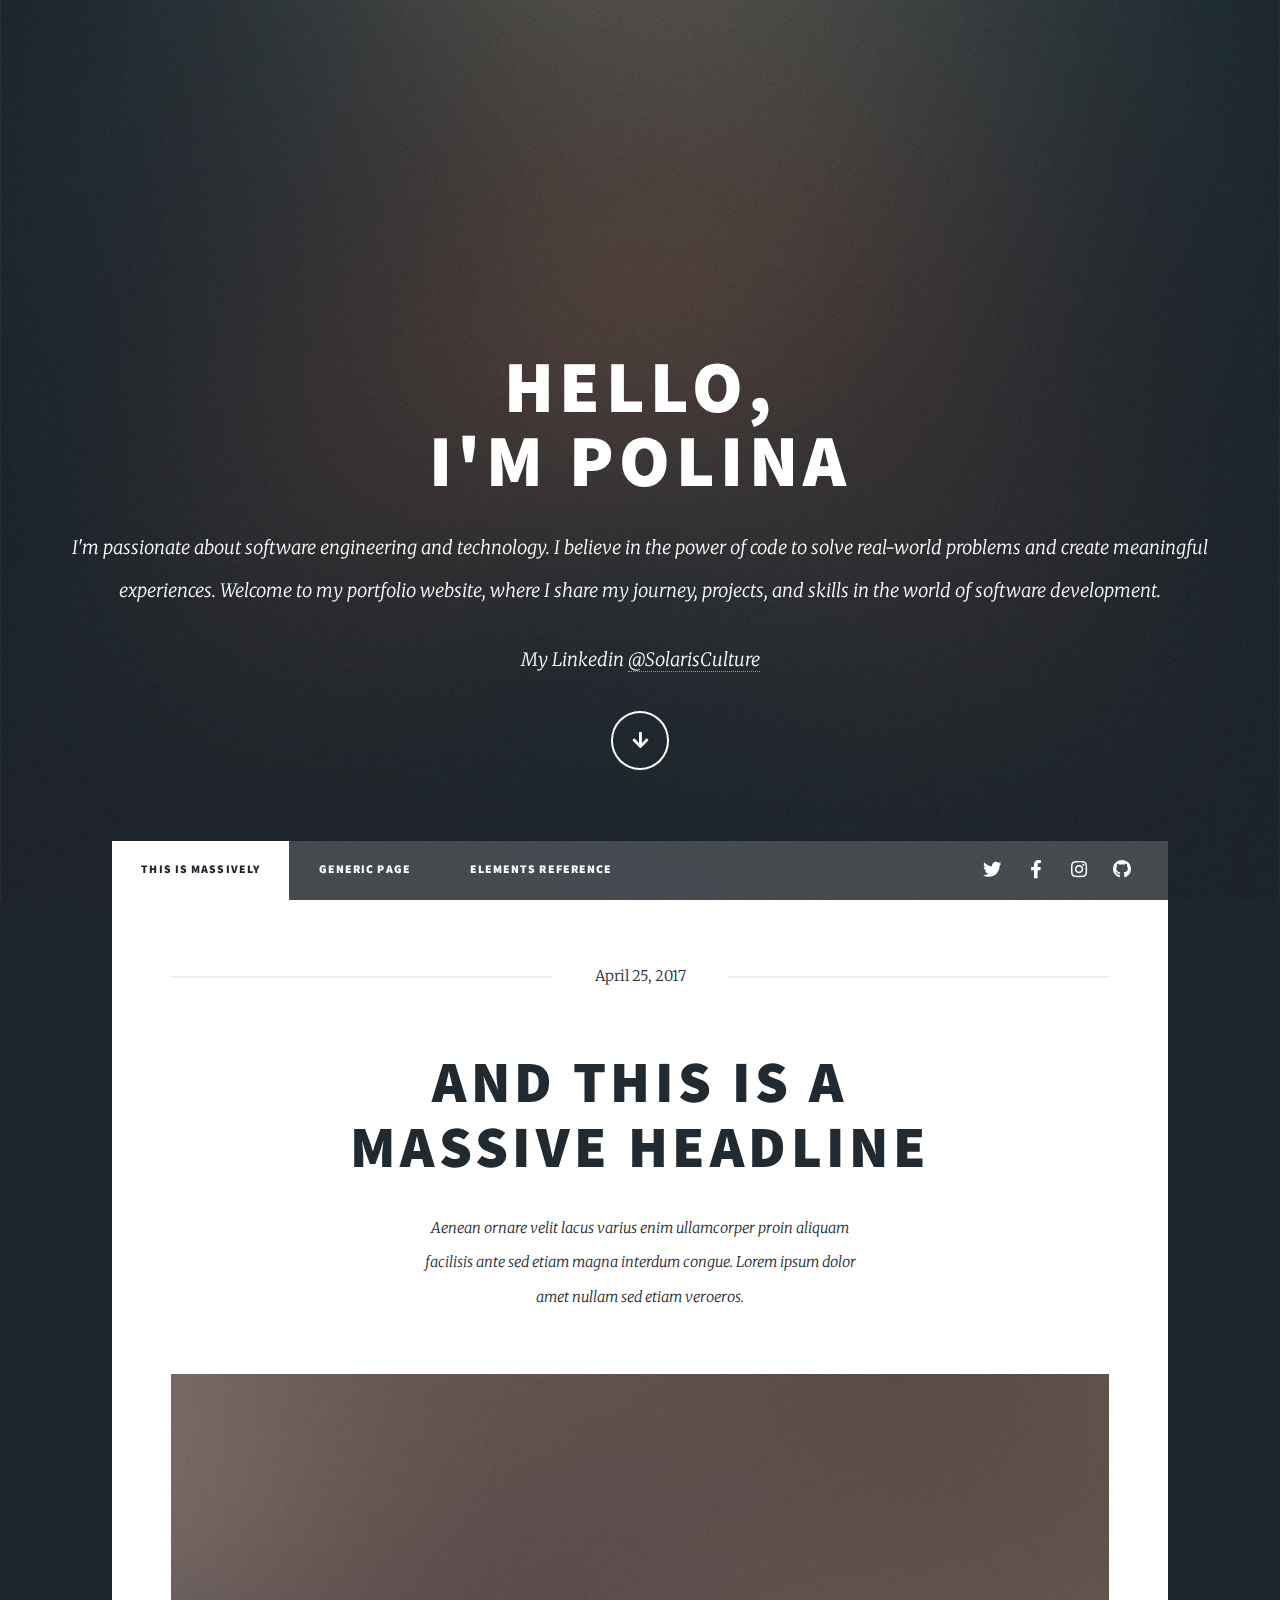
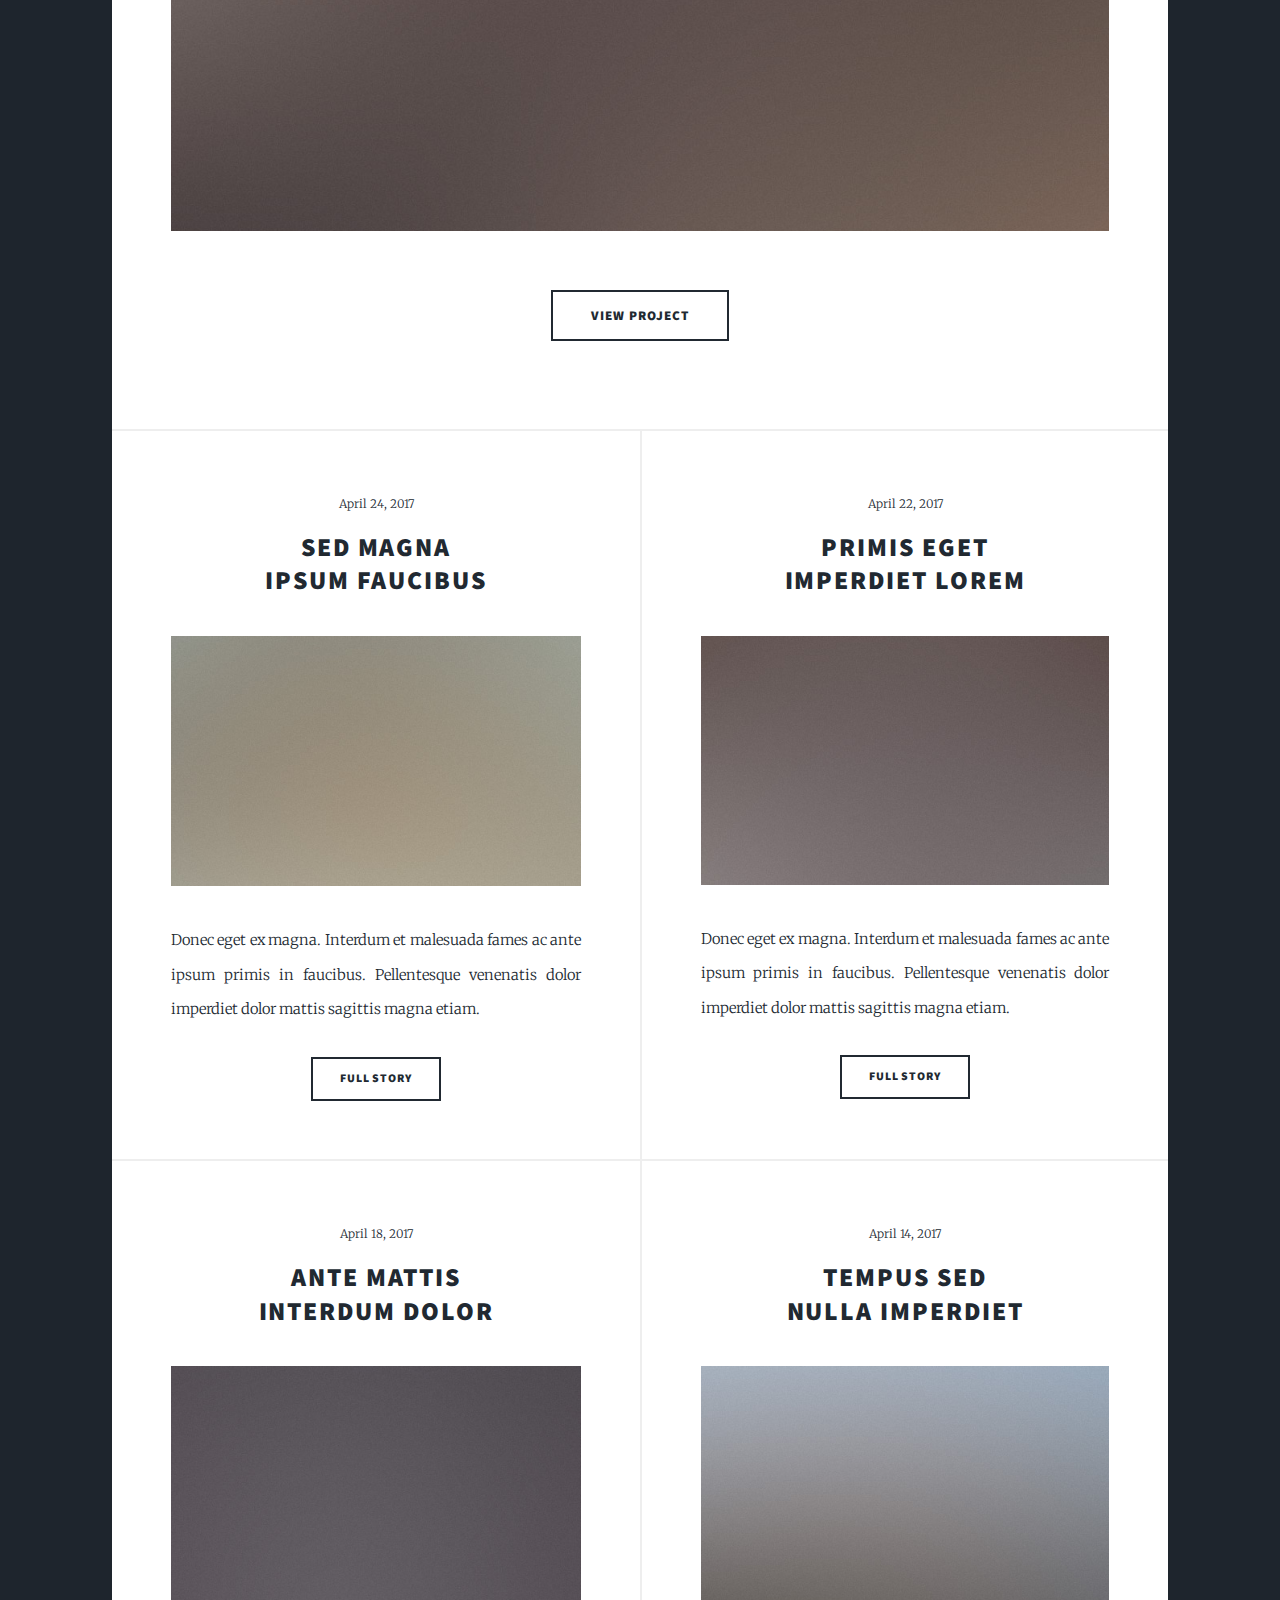
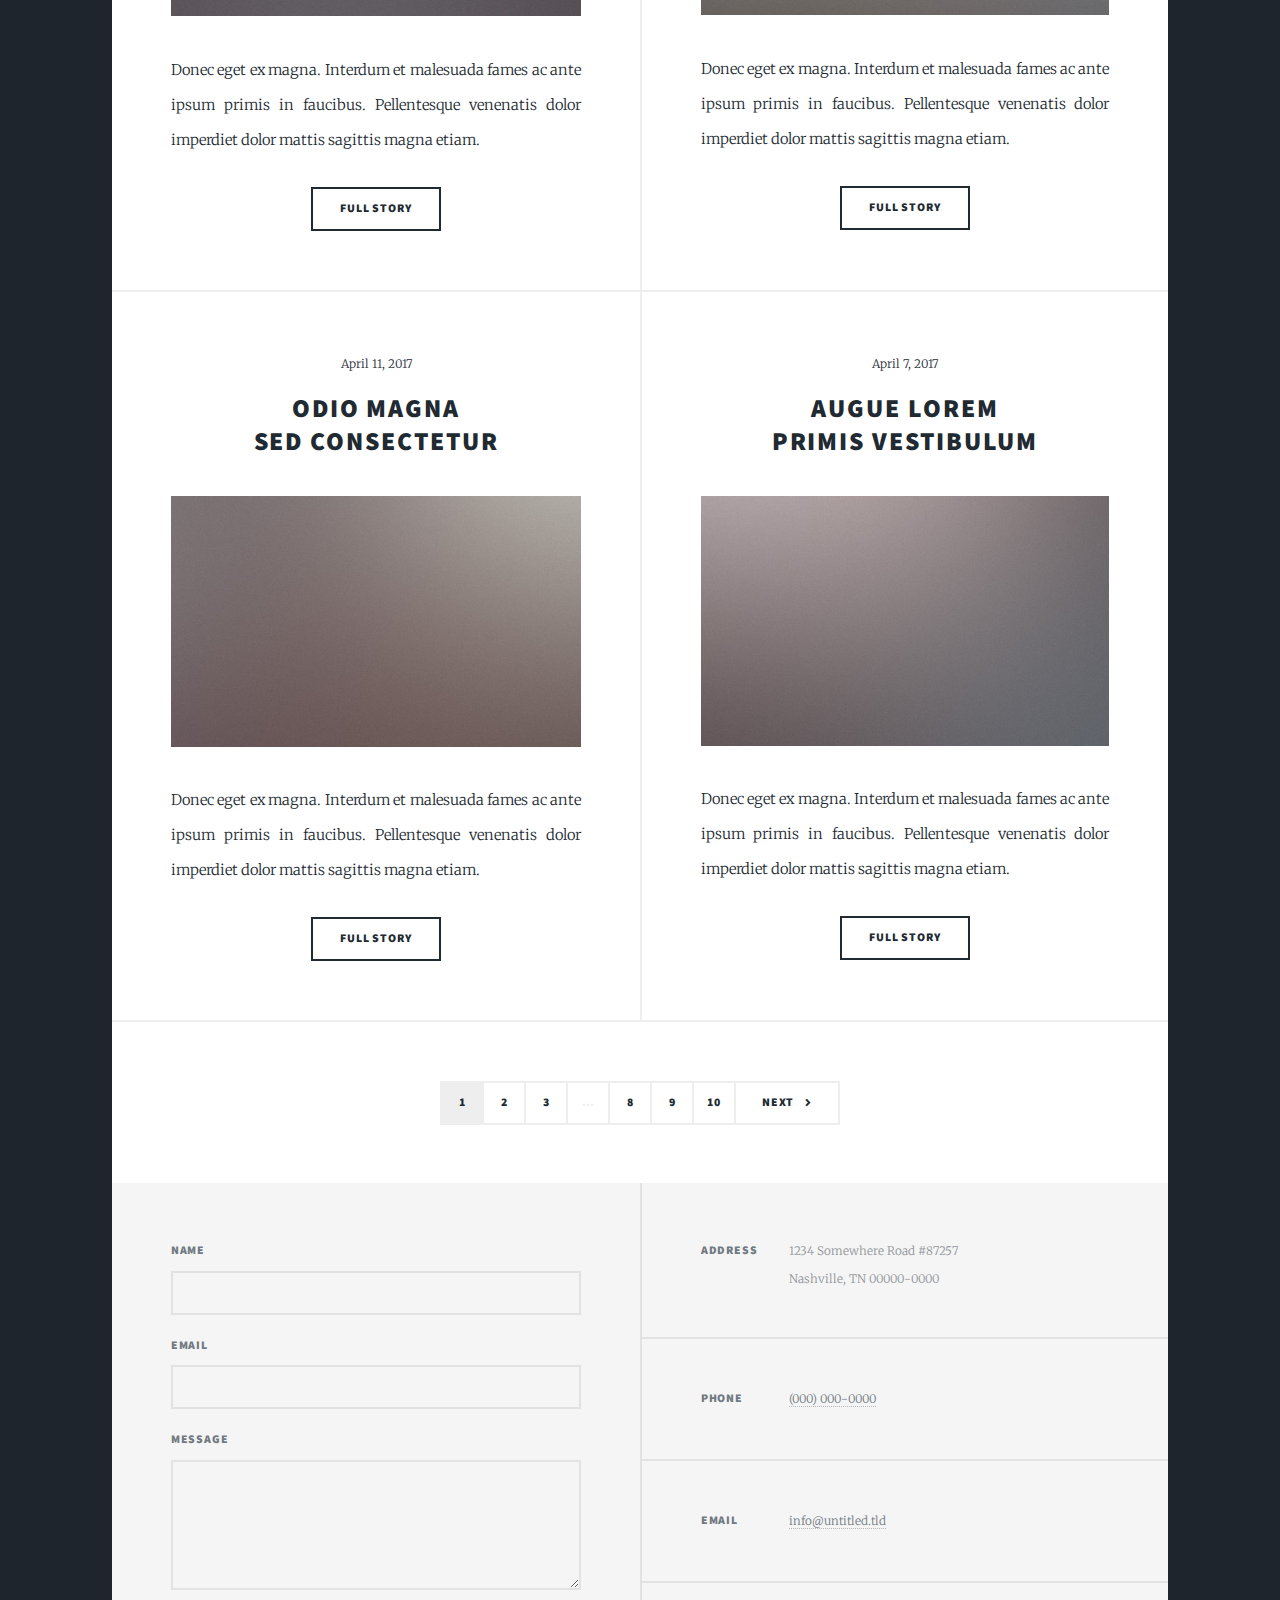
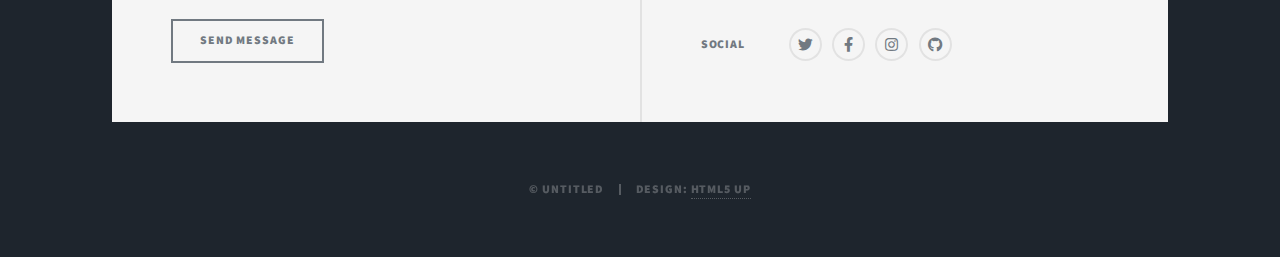
==== index.html @ 39eef1b1 "Add files via upload" ====
<!DOCTYPE HTML>
<!--
	Massively by HTML5 UP
	html5up.net | @ajlkn
	Free for personal and commercial use under the CCA 3.0 license (html5up.net/license)
-->
<html>
	<head>
		<title>Polina Portfolio</title>
		<meta charset="utf-8" />
		<meta name="viewport" content="width=device-width, initial-scale=1, user-scalable=no" />
		<link rel="stylesheet" href="assets/css/main.css" />
		<noscript><link rel="stylesheet" href="assets/css/noscript.css" /></noscript>
	</head>
	<body class="is-preload">

		<!-- Wrapper -->
			<div id="wrapper" class="fade-in">

				<!-- Intro -->
					<div id="intro">
						<h1>Hello,<br />I'm Polina</h1>
						<p> I'm passionate about software engineering and technology. I believe in the power of code to solve real-world problems and create meaningful experiences. Welcome to my portfolio website, where I share my journey, projects, and skills in the world of software development.</p>
						<p>My Linkedin <a href="https://www.linkedin.com/in/polina-karanxha-3a9aa4256/">@SolarisCulture</a> </p>
						<ul class="actions">
							<li><a href="#header" class="button icon solid solo fa-arrow-down scrolly">Continue</a></li>
						</ul>
					</div>

				<!-- Header -->
					<header id="header">
						<a href="index.html" class="logo">Massively</a>
					</header>

				<!-- Nav -->
					<nav id="nav">
						<ul class="links">
							<li class="active"><a href="index.html">This is Massively</a></li>
							<li><a href="generic.html">Generic Page</a></li>
							<li><a href="elements.html">Elements Reference</a></li>
						</ul>
						<ul class="icons">
							<li><a href="#" class="icon brands fa-twitter"><span class="label">Twitter</span></a></li>
							<li><a href="#" class="icon brands fa-facebook-f"><span class="label">Facebook</span></a></li>
							<li><a href="#" class="icon brands fa-instagram"><span class="label">Instagram</span></a></li>
							<li><a href="#" class="icon brands fa-github"><span class="label">GitHub</span></a></li>
						</ul>
					</nav>

				<!-- Main -->
					<div id="main">

						<!-- Featured Post -->
							<article class="post featured">
								<header class="major">
									<span class="date">April 25, 2017</span>
									<h2><a href="#">And this is a<br />
									massive headline</a></h2>
									<p>Aenean ornare velit lacus varius enim ullamcorper proin aliquam<br />
									facilisis ante sed etiam magna interdum congue. Lorem ipsum dolor<br />
									amet nullam sed etiam veroeros.</p>
								</header>
								<a href="#" class="image main"><img src="images/pic01.jpg" alt="" /></a>
								<ul class="actions special">
									<li><a href="#" class="button large">View Project</a></li>
								</ul>
							</article>

						<!-- Posts -->
							<section class="posts">
								<article>
									<header>
										<span class="date">April 24, 2017</span>
										<h2><a href="#">Sed magna<br />
										ipsum faucibus</a></h2>
									</header>
									<a href="#" class="image fit"><img src="images/pic02.jpg" alt="" /></a>
									<p>Donec eget ex magna. Interdum et malesuada fames ac ante ipsum primis in faucibus. Pellentesque venenatis dolor imperdiet dolor mattis sagittis magna etiam.</p>
									<ul class="actions special">
										<li><a href="#" class="button">Full Story</a></li>
									</ul>
								</article>
								<article>
									<header>
										<span class="date">April 22, 2017</span>
										<h2><a href="#">Primis eget<br />
										imperdiet lorem</a></h2>
									</header>
									<a href="#" class="image fit"><img src="images/pic03.jpg" alt="" /></a>
									<p>Donec eget ex magna. Interdum et malesuada fames ac ante ipsum primis in faucibus. Pellentesque venenatis dolor imperdiet dolor mattis sagittis magna etiam.</p>
									<ul class="actions special">
										<li><a href="#" class="button">Full Story</a></li>
									</ul>
								</article>
								<article>
									<header>
										<span class="date">April 18, 2017</span>
										<h2><a href="#">Ante mattis<br />
										interdum dolor</a></h2>
									</header>
									<a href="#" class="image fit"><img src="images/pic04.jpg" alt="" /></a>
									<p>Donec eget ex magna. Interdum et malesuada fames ac ante ipsum primis in faucibus. Pellentesque venenatis dolor imperdiet dolor mattis sagittis magna etiam.</p>
									<ul class="actions special">
										<li><a href="#" class="button">Full Story</a></li>
									</ul>
								</article>
								<article>
									<header>
										<span class="date">April 14, 2017</span>
										<h2><a href="#">Tempus sed<br />
										nulla imperdiet</a></h2>
									</header>
									<a href="#" class="image fit"><img src="images/pic05.jpg" alt="" /></a>
									<p>Donec eget ex magna. Interdum et malesuada fames ac ante ipsum primis in faucibus. Pellentesque venenatis dolor imperdiet dolor mattis sagittis magna etiam.</p>
									<ul class="actions special">
										<li><a href="#" class="button">Full Story</a></li>
									</ul>
								</article>
								<article>
									<header>
										<span class="date">April 11, 2017</span>
										<h2><a href="#">Odio magna<br />
										sed consectetur</a></h2>
									</header>
									<a href="#" class="image fit"><img src="images/pic06.jpg" alt="" /></a>
									<p>Donec eget ex magna. Interdum et malesuada fames ac ante ipsum primis in faucibus. Pellentesque venenatis dolor imperdiet dolor mattis sagittis magna etiam.</p>
									<ul class="actions special">
										<li><a href="#" class="button">Full Story</a></li>
									</ul>
								</article>
								<article>
									<header>
										<span class="date">April 7, 2017</span>
										<h2><a href="#">Augue lorem<br />
										primis vestibulum</a></h2>
									</header>
									<a href="#" class="image fit"><img src="images/pic07.jpg" alt="" /></a>
									<p>Donec eget ex magna. Interdum et malesuada fames ac ante ipsum primis in faucibus. Pellentesque venenatis dolor imperdiet dolor mattis sagittis magna etiam.</p>
									<ul class="actions special">
										<li><a href="#" class="button">Full Story</a></li>
									</ul>
								</article>
							</section>

						<!-- Footer -->
							<footer>
								<div class="pagination">
									<!--<a href="#" class="previous">Prev</a>-->
									<a href="#" class="page active">1</a>
									<a href="#" class="page">2</a>
									<a href="#" class="page">3</a>
									<span class="extra">&hellip;</span>
									<a href="#" class="page">8</a>
									<a href="#" class="page">9</a>
									<a href="#" class="page">10</a>
									<a href="#" class="next">Next</a>
								</div>
							</footer>

					</div>

				<!-- Footer -->
					<footer id="footer">
						<section>
							<form method="post" action="#">
								<div class="fields">
									<div class="field">
										<label for="name">Name</label>
										<input type="text" name="name" id="name" />
									</div>
									<div class="field">
										<label for="email">Email</label>
										<input type="text" name="email" id="email" />
									</div>
									<div class="field">
										<label for="message">Message</label>
										<textarea name="message" id="message" rows="3"></textarea>
									</div>
								</div>
								<ul class="actions">
									<li><input type="submit" value="Send Message" /></li>
								</ul>
							</form>
						</section>
						<section class="split contact">
							<section class="alt">
								<h3>Address</h3>
								<p>1234 Somewhere Road #87257<br />
								Nashville, TN 00000-0000</p>
							</section>
							<section>
								<h3>Phone</h3>
								<p><a href="#">(000) 000-0000</a></p>
							</section>
							<section>
								<h3>Email</h3>
								<p><a href="#">info@untitled.tld</a></p>
							</section>
							<section>
								<h3>Social</h3>
								<ul class="icons alt">
									<li><a href="#" class="icon brands alt fa-twitter"><span class="label">Twitter</span></a></li>
									<li><a href="#" class="icon brands alt fa-facebook-f"><span class="label">Facebook</span></a></li>
									<li><a href="#" class="icon brands alt fa-instagram"><span class="label">Instagram</span></a></li>
									<li><a href="#" class="icon brands alt fa-github"><span class="label">GitHub</span></a></li>
								</ul>
							</section>
						</section>
					</footer>

				<!-- Copyright -->
					<div id="copyright">
						<ul><li>&copy; Untitled</li><li>Design: <a href="https://html5up.net">HTML5 UP</a></li></ul>
					</div>

			</div>

		<!-- Scripts -->
			<script src="assets/js/jquery.min.js"></script>
			<script src="assets/js/jquery.scrollex.min.js"></script>
			<script src="assets/js/jquery.scrolly.min.js"></script>
			<script src="assets/js/browser.min.js"></script>
			<script src="assets/js/breakpoints.min.js"></script>
			<script src="assets/js/util.js"></script>
			<script src="assets/js/main.js"></script>

	</body>
</html>
---- assets/css/main.css ----
@import url(fontawesome-all.min.css);
@import url("https://fonts.googleapis.com/css?family=Merriweather:300,700,300italic,700italic|Source+Sans+Pro:900");

/*
	Massively by HTML5 UP
	html5up.net | @ajlkn
	Free for personal and commercial use under the CCA 3.0 license (html5up.net/license)
*/

html, body, div, span, applet, object,
iframe, h1, h2, h3, h4, h5, h6, p, blockquote,
pre, a, abbr, acronym, address, big, cite,
code, del, dfn, em, img, ins, kbd, q, s, samp,
small, strike, strong, sub, sup, tt, var, b,
u, i, center, dl, dt, dd, ol, ul, li, fieldset,
form, label, legend, table, caption, tbody,
tfoot, thead, tr, th, td, article, aside,
canvas, details, embed, figure, figcaption,
footer, header, hgroup, menu, nav, output, ruby,
section, summary, time, mark, audio, video {
	margin: 0;
	padding: 0;
	border: 0;
	font-size: 100%;
	font: inherit;
	vertical-align: baseline;}

article, aside, details, figcaption, figure,
footer, header, hgroup, menu, nav, section {
	display: block;}

body {
	line-height: 1;
}

ol, ul {
	list-style: none;
}

blockquote, q {
	quotes: none;
}

	blockquote:before, blockquote:after, q:before, q:after {
		content: '';
		content: none;
	}

table {
	border-collapse: collapse;
	border-spacing: 0;
}

body {
	-webkit-text-size-adjust: none;
}

mark {
	background-color: transparent;
	color: inherit;
}

input::-moz-focus-inner {
	border: 0;
	padding: 0;
}

input, select, textarea {
	-moz-appearance: none;
	-webkit-appearance: none;
	-ms-appearance: none;
	appearance: none;
}

/* Basic */

	@-ms-viewport {
		width: device-width;
	}

	body {
		-ms-overflow-style: scrollbar;
	}

	@media screen and (max-width: 480px) {

		html, body {
			min-width: 320px;
		}

	}

	html {
		box-sizing: border-box;
	}

	*, *:before, *:after {
		box-sizing: inherit;
	}

	body {
		background-color: #1e252d;
	}

		body.is-preload *, body.is-preload *:before, body.is-preload *:after {
			-moz-animation: none !important;
			-webkit-animation: none !important;
			-ms-animation: none !important;
			animation: none !important;
			-moz-transition: none !important;
			-webkit-transition: none !important;
			-ms-transition: none !important;
			transition: none !important;
		}

/* Type */

	html {
		font-size: 16pt;
	}

		@media screen and (max-width: 1680px) {

			html {
				font-size: 12pt;
			}

		}

		@media screen and (max-width: 1280px) {

			html {
				font-size: 11pt;
			}

		}

		@media screen and (max-width: 360px) {

			html {
				font-size: 10pt;
			}

		}

	body {
		color: #212931;
	}

	body, input, select, textarea {
		font-family: "Merriweather", Georgia, serif;
		font-weight: 300;
		font-size: 1rem;
		line-height: 2.375;
	}

	a {
		-moz-transition: color 0.2s ease-in-out, background-color 0.2s ease-in-out, border-color 0.2s ease-in-out, box-shadow 0.2s ease-in-out;
		-webkit-transition: color 0.2s ease-in-out, background-color 0.2s ease-in-out, border-color 0.2s ease-in-out, box-shadow 0.2s ease-in-out;
		-ms-transition: color 0.2s ease-in-out, background-color 0.2s ease-in-out, border-color 0.2s ease-in-out, box-shadow 0.2s ease-in-out;
		transition: color 0.2s ease-in-out, background-color 0.2s ease-in-out, border-color 0.2s ease-in-out, box-shadow 0.2s ease-in-out;
		border-bottom: dotted 1px;
		text-decoration: none;
	}

		a:hover {
			border-bottom-color: transparent;
		}

	strong, b {
		font-weight: 600;
	}

	em, i {
		font-style: italic;
	}

	p {
		text-align: justify;
		margin: 0 0 2rem 0;
	}

	h1, h2, h3, h4, h5, h6 {
		font-family: "Source Sans Pro", Helvetica, sans-serif;
		font-weight: 900;
		line-height: 1.5;
		letter-spacing: 0.075em;
		text-transform: uppercase;
		margin: 0 0 1rem 0;
	}

		h1 a, h2 a, h3 a, h4 a, h5 a, h6 a {
			border-bottom: 0;
			color: inherit;
			text-decoration: none;
		}

	h1 {
		font-size: 4rem;
		line-height: 1.1;
		margin: 0 0 2rem 0;
	}

	h2 {
		font-size: 1.75rem;
		line-height: 1.3;
		margin: 0 0 1.5rem 0;
	}

	h3 {
		font-size: 1.25rem;
		margin: 0 0 1.5rem 0;
	}

	h4 {
		font-size: 1rem;
	}

	h5 {
		font-size: 0.9rem;
	}

	h6 {
		font-size: 0.8rem;
	}

	sub {
		font-size: 0.8rem;
		position: relative;
		top: 0.5rem;
	}

	sup {
		font-size: 0.8rem;
		position: relative;
		top: -0.5rem;
	}

	blockquote {
		border-left: solid 4px;
		font-style: italic;
		margin: 0 0 2rem 0;
		padding: 0.5rem 0 0.5rem 2rem;
	}

	code {
		border: solid 2px;
		font-family: "Courier New", monospace;
		font-size: 0.9rem;
		margin: 0 0.25rem;
		padding: 0.25rem 0.65rem;
	}

	pre {
		-webkit-overflow-scrolling: touch;
		font-family: "Courier New", monospace;
		font-size: 0.9rem;
		margin: 0 0 2rem 0;
	}

		pre code {
			display: block;
			line-height: 1.75;
			padding: 1rem 1.5rem;
			overflow-x: auto;
		}

	hr {
		border: 0;
		border-bottom: solid 2px;
		margin: 3rem 0;
	}

		hr.major {
			margin: 5rem 0;
		}

	.align-left {
		text-align: left;
	}

	.align-center {
		text-align: center;
	}

	.align-right {
		text-align: right;
	}

	input, select, textarea {
		color: #212931;
	}

	a {
		color: #212931;
		border-bottom-color: rgba(33, 41, 49, 0.5);
	}

		a:hover {
			border-bottom-color: transparent;
			color: #18bfef !important;
		}

	strong, b {
		color: #212931;
	}

	h1, h2, h3, h4, h5, h6 {
		color: #212931;
	}

	blockquote {
		border-left-color: #eeeeee;
	}

	code {
		background: rgba(220, 220, 220, 0.25);
		border-color: #eeeeee;
	}

	hr {
		border-bottom-color: #eeeeee;
	}

/* Row */

	.row {
		display: flex;
		flex-wrap: wrap;
		box-sizing: border-box;
		align-items: stretch;
	}

		.row > * {
			box-sizing: border-box;
		}

		.row.gtr-uniform > * > :last-child {
			margin-bottom: 0;
		}

		.row.aln-left {
			justify-content: flex-start;
		}

		.row.aln-center {
			justify-content: center;
		}

		.row.aln-right {
			justify-content: flex-end;
		}

		.row.aln-top {
			align-items: flex-start;
		}

		.row.aln-middle {
			align-items: center;
		}

		.row.aln-bottom {
			align-items: flex-end;
		}

		.row > .imp {
			order: -1;
		}

		.row > .col-1 {
			width: 8.33333%;
		}

		.row > .off-1 {
			margin-left: 8.33333%;
		}

		.row > .col-2 {
			width: 16.66667%;
		}

		.row > .off-2 {
			margin-left: 16.66667%;
		}

		.row > .col-3 {
			width: 25%;
		}

		.row > .off-3 {
			margin-left: 25%;
		}

		.row > .col-4 {
			width: 33.33333%;
		}

		.row > .off-4 {
			margin-left: 33.33333%;
		}

		.row > .col-5 {
			width: 41.66667%;
		}

		.row > .off-5 {
			margin-left: 41.66667%;
		}

		.row > .col-6 {
			width: 50%;
		}

		.row > .off-6 {
			margin-left: 50%;
		}

		.row > .col-7 {
			width: 58.33333%;
		}

		.row > .off-7 {
			margin-left: 58.33333%;
		}

		.row > .col-8 {
			width: 66.66667%;
		}

		.row > .off-8 {
			margin-left: 66.66667%;
		}

		.row > .col-9 {
			width: 75%;
		}

		.row > .off-9 {
			margin-left: 75%;
		}

		.row > .col-10 {
			width: 83.33333%;
		}

		.row > .off-10 {
			margin-left: 83.33333%;
		}

		.row > .col-11 {
			width: 91.66667%;
		}

		.row > .off-11 {
			margin-left: 91.66667%;
		}

		.row > .col-12 {
			width: 100%;
		}

		.row > .off-12 {
			margin-left: 100%;
		}

		.row.gtr-0 {
			margin-top: 0;
			margin-left: 0rem;
		}

			.row.gtr-0 > * {
				padding: 0 0 0 0rem;
			}

			.row.gtr-0.gtr-uniform {
				margin-top: 0rem;
			}

				.row.gtr-0.gtr-uniform > * {
					padding-top: 0rem;
				}

		.row.gtr-25 {
			margin-top: 0;
			margin-left: -0.375rem;
		}

			.row.gtr-25 > * {
				padding: 0 0 0 0.375rem;
			}

			.row.gtr-25.gtr-uniform {
				margin-top: -0.375rem;
			}

				.row.gtr-25.gtr-uniform > * {
					padding-top: 0.375rem;
				}

		.row.gtr-50 {
			margin-top: 0;
			margin-left: -0.75rem;
		}

			.row.gtr-50 > * {
				padding: 0 0 0 0.75rem;
			}

			.row.gtr-50.gtr-uniform {
				margin-top: -0.75rem;
			}

				.row.gtr-50.gtr-uniform > * {
					padding-top: 0.75rem;
				}

		.row {
			margin-top: 0;
			margin-left: -1.5rem;
		}

			.row > * {
				padding: 0 0 0 1.5rem;
			}

			.row.gtr-uniform {
				margin-top: -1.5rem;
			}

				.row.gtr-uniform > * {
					padding-top: 1.5rem;
				}

		.row.gtr-150 {
			margin-top: 0;
			margin-left: -2.25rem;
		}

			.row.gtr-150 > * {
				padding: 0 0 0 2.25rem;
			}

			.row.gtr-150.gtr-uniform {
				margin-top: -2.25rem;
			}

				.row.gtr-150.gtr-uniform > * {
					padding-top: 2.25rem;
				}

		.row.gtr-200 {
			margin-top: 0;
			margin-left: -3rem;
		}

			.row.gtr-200 > * {
				padding: 0 0 0 3rem;
			}

			.row.gtr-200.gtr-uniform {
				margin-top: -3rem;
			}

				.row.gtr-200.gtr-uniform > * {
					padding-top: 3rem;
				}

		@media screen and (max-width: 1680px) {

			.row {
				display: flex;
				flex-wrap: wrap;
				box-sizing: border-box;
				align-items: stretch;
			}

				.row > * {
					box-sizing: border-box;
				}

				.row.gtr-uniform > * > :last-child {
					margin-bottom: 0;
				}

				.row.aln-left {
					justify-content: flex-start;
				}

				.row.aln-center {
					justify-content: center;
				}

				.row.aln-right {
					justify-content: flex-end;
				}

				.row.aln-top {
					align-items: flex-start;
				}

				.row.aln-middle {
					align-items: center;
				}

				.row.aln-bottom {
					align-items: flex-end;
				}

				.row > .imp-xlarge {
					order: -1;
				}

				.row > .col-1-xlarge {
					width: 8.33333%;
				}

				.row > .off-1-xlarge {
					margin-left: 8.33333%;
				}

				.row > .col-2-xlarge {
					width: 16.66667%;
				}

				.row > .off-2-xlarge {
					margin-left: 16.66667%;
				}

				.row > .col-3-xlarge {
					width: 25%;
				}

				.row > .off-3-xlarge {
					margin-left: 25%;
				}

				.row > .col-4-xlarge {
					width: 33.33333%;
				}

				.row > .off-4-xlarge {
					margin-left: 33.33333%;
				}

				.row > .col-5-xlarge {
					width: 41.66667%;
				}

				.row > .off-5-xlarge {
					margin-left: 41.66667%;
				}

				.row > .col-6-xlarge {
					width: 50%;
				}

				.row > .off-6-xlarge {
					margin-left: 50%;
				}

				.row > .col-7-xlarge {
					width: 58.33333%;
				}

				.row > .off-7-xlarge {
					margin-left: 58.33333%;
				}

				.row > .col-8-xlarge {
					width: 66.66667%;
				}

				.row > .off-8-xlarge {
					margin-left: 66.66667%;
				}

				.row > .col-9-xlarge {
					width: 75%;
				}

				.row > .off-9-xlarge {
					margin-left: 75%;
				}

				.row > .col-10-xlarge {
					width: 83.33333%;
				}

				.row > .off-10-xlarge {
					margin-left: 83.33333%;
				}

				.row > .col-11-xlarge {
					width: 91.66667%;
				}

				.row > .off-11-xlarge {
					margin-left: 91.66667%;
				}

				.row > .col-12-xlarge {
					width: 100%;
				}

				.row > .off-12-xlarge {
					margin-left: 100%;
				}

				.row.gtr-0 {
					margin-top: 0;
					margin-left: 0rem;
				}

					.row.gtr-0 > * {
						padding: 0 0 0 0rem;
					}

					.row.gtr-0.gtr-uniform {
						margin-top: 0rem;
					}

						.row.gtr-0.gtr-uniform > * {
							padding-top: 0rem;
						}

				.row.gtr-25 {
					margin-top: 0;
					margin-left: -0.375rem;
				}

					.row.gtr-25 > * {
						padding: 0 0 0 0.375rem;
					}

					.row.gtr-25.gtr-uniform {
						margin-top: -0.375rem;
					}

						.row.gtr-25.gtr-uniform > * {
							padding-top: 0.375rem;
						}

				.row.gtr-50 {
					margin-top: 0;
					margin-left: -0.75rem;
				}

					.row.gtr-50 > * {
						padding: 0 0 0 0.75rem;
					}

					.row.gtr-50.gtr-uniform {
						margin-top: -0.75rem;
					}

						.row.gtr-50.gtr-uniform > * {
							padding-top: 0.75rem;
						}

				.row {
					margin-top: 0;
					margin-left: -1.5rem;
				}

					.row > * {
						padding: 0 0 0 1.5rem;
					}

					.row.gtr-uniform {
						margin-top: -1.5rem;
					}

						.row.gtr-uniform > * {
							padding-top: 1.5rem;
						}

				.row.gtr-150 {
					margin-top: 0;
					margin-left: -2.25rem;
				}

					.row.gtr-150 > * {
						padding: 0 0 0 2.25rem;
					}

					.row.gtr-150.gtr-uniform {
						margin-top: -2.25rem;
					}

						.row.gtr-150.gtr-uniform > * {
							padding-top: 2.25rem;
						}

				.row.gtr-200 {
					margin-top: 0;
					margin-left: -3rem;
				}

					.row.gtr-200 > * {
						padding: 0 0 0 3rem;
					}

					.row.gtr-200.gtr-uniform {
						margin-top: -3rem;
					}

						.row.gtr-200.gtr-uniform > * {
							padding-top: 3rem;
						}

		}

		@media screen and (max-width: 1280px) {

			.row {
				display: flex;
				flex-wrap: wrap;
				box-sizing: border-box;
				align-items: stretch;
			}

				.row > * {
					box-sizing: border-box;
				}

				.row.gtr-uniform > * > :last-child {
					margin-bottom: 0;
				}

				.row.aln-left {
					justify-content: flex-start;
				}

				.row.aln-center {
					justify-content: center;
				}

				.row.aln-right {
					justify-content: flex-end;
				}

				.row.aln-top {
					align-items: flex-start;
				}

				.row.aln-middle {
					align-items: center;
				}

				.row.aln-bottom {
					align-items: flex-end;
				}

				.row > .imp-large {
					order: -1;
				}

				.row > .col-1-large {
					width: 8.33333%;
				}

				.row > .off-1-large {
					margin-left: 8.33333%;
				}

				.row > .col-2-large {
					width: 16.66667%;
				}

				.row > .off-2-large {
					margin-left: 16.66667%;
				}

				.row > .col-3-large {
					width: 25%;
				}

				.row > .off-3-large {
					margin-left: 25%;
				}

				.row > .col-4-large {
					width: 33.33333%;
				}

				.row > .off-4-large {
					margin-left: 33.33333%;
				}

				.row > .col-5-large {
					width: 41.66667%;
				}

				.row > .off-5-large {
					margin-left: 41.66667%;
				}

				.row > .col-6-large {
					width: 50%;
				}

				.row > .off-6-large {
					margin-left: 50%;
				}

				.row > .col-7-large {
					width: 58.33333%;
				}

				.row > .off-7-large {
					margin-left: 58.33333%;
				}

				.row > .col-8-large {
					width: 66.66667%;
				}

				.row > .off-8-large {
					margin-left: 66.66667%;
				}

				.row > .col-9-large {
					width: 75%;
				}

				.row > .off-9-large {
					margin-left: 75%;
				}

				.row > .col-10-large {
					width: 83.33333%;
				}

				.row > .off-10-large {
					margin-left: 83.33333%;
				}

				.row > .col-11-large {
					width: 91.66667%;
				}

				.row > .off-11-large {
					margin-left: 91.66667%;
				}

				.row > .col-12-large {
					width: 100%;
				}

				.row > .off-12-large {
					margin-left: 100%;
				}

				.row.gtr-0 {
					margin-top: 0;
					margin-left: 0rem;
				}

					.row.gtr-0 > * {
						padding: 0 0 0 0rem;
					}

					.row.gtr-0.gtr-uniform {
						margin-top: 0rem;
					}

						.row.gtr-0.gtr-uniform > * {
							padding-top: 0rem;
						}

				.row.gtr-25 {
					margin-top: 0;
					margin-left: -0.375rem;
				}

					.row.gtr-25 > * {
						padding: 0 0 0 0.375rem;
					}

					.row.gtr-25.gtr-uniform {
						margin-top: -0.375rem;
					}

						.row.gtr-25.gtr-uniform > * {
							padding-top: 0.375rem;
						}

				.row.gtr-50 {
					margin-top: 0;
					margin-left: -0.75rem;
				}

					.row.gtr-50 > * {
						padding: 0 0 0 0.75rem;
					}

					.row.gtr-50.gtr-uniform {
						margin-top: -0.75rem;
					}

						.row.gtr-50.gtr-uniform > * {
							padding-top: 0.75rem;
						}

				.row {
					margin-top: 0;
					margin-left: -1.5rem;
				}

					.row > * {
						padding: 0 0 0 1.5rem;
					}

					.row.gtr-uniform {
						margin-top: -1.5rem;
					}

						.row.gtr-uniform > * {
							padding-top: 1.5rem;
						}

				.row.gtr-150 {
					margin-top: 0;
					margin-left: -2.25rem;
				}

					.row.gtr-150 > * {
						padding: 0 0 0 2.25rem;
					}

					.row.gtr-150.gtr-uniform {
						margin-top: -2.25rem;
					}

						.row.gtr-150.gtr-uniform > * {
							padding-top: 2.25rem;
						}

				.row.gtr-200 {
					margin-top: 0;
					margin-left: -3rem;
				}

					.row.gtr-200 > * {
						padding: 0 0 0 3rem;
					}

					.row.gtr-200.gtr-uniform {
						margin-top: -3rem;
					}

						.row.gtr-200.gtr-uniform > * {
							padding-top: 3rem;
						}

		}

		@media screen and (max-width: 980px) {

			.row {
				display: flex;
				flex-wrap: wrap;
				box-sizing: border-box;
				align-items: stretch;
			}

				.row > * {
					box-sizing: border-box;
				}

				.row.gtr-uniform > * > :last-child {
					margin-bottom: 0;
				}

				.row.aln-left {
					justify-content: flex-start;
				}

				.row.aln-center {
					justify-content: center;
				}

				.row.aln-right {
					justify-content: flex-end;
				}

				.row.aln-top {
					align-items: flex-start;
				}

				.row.aln-middle {
					align-items: center;
				}

				.row.aln-bottom {
					align-items: flex-end;
				}

				.row > .imp-medium {
					order: -1;
				}

				.row > .col-1-medium {
					width: 8.33333%;
				}

				.row > .off-1-medium {
					margin-left: 8.33333%;
				}

				.row > .col-2-medium {
					width: 16.66667%;
				}

				.row > .off-2-medium {
					margin-left: 16.66667%;
				}

				.row > .col-3-medium {
					width: 25%;
				}

				.row > .off-3-medium {
					margin-left: 25%;
				}

				.row > .col-4-medium {
					width: 33.33333%;
				}

				.row > .off-4-medium {
					margin-left: 33.33333%;
				}

				.row > .col-5-medium {
					width: 41.66667%;
				}

				.row > .off-5-medium {
					margin-left: 41.66667%;
				}

				.row > .col-6-medium {
					width: 50%;
				}

				.row > .off-6-medium {
					margin-left: 50%;
				}

				.row > .col-7-medium {
					width: 58.33333%;
				}

				.row > .off-7-medium {
					margin-left: 58.33333%;
				}

				.row > .col-8-medium {
					width: 66.66667%;
				}

				.row > .off-8-medium {
					margin-left: 66.66667%;
				}

				.row > .col-9-medium {
					width: 75%;
				}

				.row > .off-9-medium {
					margin-left: 75%;
				}

				.row > .col-10-medium {
					width: 83.33333%;
				}

				.row > .off-10-medium {
					margin-left: 83.33333%;
				}

				.row > .col-11-medium {
					width: 91.66667%;
				}

				.row > .off-11-medium {
					margin-left: 91.66667%;
				}

				.row > .col-12-medium {
					width: 100%;
				}

				.row > .off-12-medium {
					margin-left: 100%;
				}

				.row.gtr-0 {
					margin-top: 0;
					margin-left: 0rem;
				}

					.row.gtr-0 > * {
						padding: 0 0 0 0rem;
					}

					.row.gtr-0.gtr-uniform {
						margin-top: 0rem;
					}

						.row.gtr-0.gtr-uniform > * {
							padding-top: 0rem;
						}

				.row.gtr-25 {
					margin-top: 0;
					margin-left: -0.375rem;
				}

					.row.gtr-25 > * {
						padding: 0 0 0 0.375rem;
					}

					.row.gtr-25.gtr-uniform {
						margin-top: -0.375rem;
					}

						.row.gtr-25.gtr-uniform > * {
							padding-top: 0.375rem;
						}

				.row.gtr-50 {
					margin-top: 0;
					margin-left: -0.75rem;
				}

					.row.gtr-50 > * {
						padding: 0 0 0 0.75rem;
					}

					.row.gtr-50.gtr-uniform {
						margin-top: -0.75rem;
					}

						.row.gtr-50.gtr-uniform > * {
							padding-top: 0.75rem;
						}

				.row {
					margin-top: 0;
					margin-left: -1.5rem;
				}

					.row > * {
						padding: 0 0 0 1.5rem;
					}

					.row.gtr-uniform {
						margin-top: -1.5rem;
					}

						.row.gtr-uniform > * {
							padding-top: 1.5rem;
						}

				.row.gtr-150 {
					margin-top: 0;
					margin-left: -2.25rem;
				}

					.row.gtr-150 > * {
						padding: 0 0 0 2.25rem;
					}

					.row.gtr-150.gtr-uniform {
						margin-top: -2.25rem;
					}

						.row.gtr-150.gtr-uniform > * {
							padding-top: 2.25rem;
						}

				.row.gtr-200 {
					margin-top: 0;
					margin-left: -3rem;
				}

					.row.gtr-200 > * {
						padding: 0 0 0 3rem;
					}

					.row.gtr-200.gtr-uniform {
						margin-top: -3rem;
					}

						.row.gtr-200.gtr-uniform > * {
							padding-top: 3rem;
						}

		}

		@media screen and (max-width: 736px) {

			.row {
				display: flex;
				flex-wrap: wrap;
				box-sizing: border-box;
				align-items: stretch;
			}

				.row > * {
					box-sizing: border-box;
				}

				.row.gtr-uniform > * > :last-child {
					margin-bottom: 0;
				}

				.row.aln-left {
					justify-content: flex-start;
				}

				.row.aln-center {
					justify-content: center;
				}

				.row.aln-right {
					justify-content: flex-end;
				}

				.row.aln-top {
					align-items: flex-start;
				}

				.row.aln-middle {
					align-items: center;
				}

				.row.aln-bottom {
					align-items: flex-end;
				}

				.row > .imp-small {
					order: -1;
				}

				.row > .col-1-small {
					width: 8.33333%;
				}

				.row > .off-1-small {
					margin-left: 8.33333%;
				}

				.row > .col-2-small {
					width: 16.66667%;
				}

				.row > .off-2-small {
					margin-left: 16.66667%;
				}

				.row > .col-3-small {
					width: 25%;
				}

				.row > .off-3-small {
					margin-left: 25%;
				}

				.row > .col-4-small {
					width: 33.33333%;
				}

				.row > .off-4-small {
					margin-left: 33.33333%;
				}

				.row > .col-5-small {
					width: 41.66667%;
				}

				.row > .off-5-small {
					margin-left: 41.66667%;
				}

				.row > .col-6-small {
					width: 50%;
				}

				.row > .off-6-small {
					margin-left: 50%;
				}

				.row > .col-7-small {
					width: 58.33333%;
				}

				.row > .off-7-small {
					margin-left: 58.33333%;
				}

				.row > .col-8-small {
					width: 66.66667%;
				}

				.row > .off-8-small {
					margin-left: 66.66667%;
				}

				.row > .col-9-small {
					width: 75%;
				}

				.row > .off-9-small {
					margin-left: 75%;
				}

				.row > .col-10-small {
					width: 83.33333%;
				}

				.row > .off-10-small {
					margin-left: 83.33333%;
				}

				.row > .col-11-small {
					width: 91.66667%;
				}

				.row > .off-11-small {
					margin-left: 91.66667%;
				}

				.row > .col-12-small {
					width: 100%;
				}

				.row > .off-12-small {
					margin-left: 100%;
				}

				.row.gtr-0 {
					margin-top: 0;
					margin-left: 0rem;
				}

					.row.gtr-0 > * {
						padding: 0 0 0 0rem;
					}

					.row.gtr-0.gtr-uniform {
						margin-top: 0rem;
					}

						.row.gtr-0.gtr-uniform > * {
							padding-top: 0rem;
						}

				.row.gtr-25 {
					margin-top: 0;
					margin-left: -0.375rem;
				}

					.row.gtr-25 > * {
						padding: 0 0 0 0.375rem;
					}

					.row.gtr-25.gtr-uniform {
						margin-top: -0.375rem;
					}

						.row.gtr-25.gtr-uniform > * {
							padding-top: 0.375rem;
						}

				.row.gtr-50 {
					margin-top: 0;
					margin-left: -0.75rem;
				}

					.row.gtr-50 > * {
						padding: 0 0 0 0.75rem;
					}

					.row.gtr-50.gtr-uniform {
						margin-top: -0.75rem;
					}

						.row.gtr-50.gtr-uniform > * {
							padding-top: 0.75rem;
						}

				.row {
					margin-top: 0;
					margin-left: -1.5rem;
				}

					.row > * {
						padding: 0 0 0 1.5rem;
					}

					.row.gtr-uniform {
						margin-top: -1.5rem;
					}

						.row.gtr-uniform > * {
							padding-top: 1.5rem;
						}

				.row.gtr-150 {
					margin-top: 0;
					margin-left: -2.25rem;
				}

					.row.gtr-150 > * {
						padding: 0 0 0 2.25rem;
					}

					.row.gtr-150.gtr-uniform {
						margin-top: -2.25rem;
					}

						.row.gtr-150.gtr-uniform > * {
							padding-top: 2.25rem;
						}

				.row.gtr-200 {
					margin-top: 0;
					margin-left: -3rem;
				}

					.row.gtr-200 > * {
						padding: 0 0 0 3rem;
					}

					.row.gtr-200.gtr-uniform {
						margin-top: -3rem;
					}

						.row.gtr-200.gtr-uniform > * {
							padding-top: 3rem;
						}

		}

		@media screen and (max-width: 480px) {

			.row {
				display: flex;
				flex-wrap: wrap;
				box-sizing: border-box;
				align-items: stretch;
			}

				.row > * {
					box-sizing: border-box;
				}

				.row.gtr-uniform > * > :last-child {
					margin-bottom: 0;
				}

				.row.aln-left {
					justify-content: flex-start;
				}

				.row.aln-center {
					justify-content: center;
				}

				.row.aln-right {
					justify-content: flex-end;
				}

				.row.aln-top {
					align-items: flex-start;
				}

				.row.aln-middle {
					align-items: center;
				}

				.row.aln-bottom {
					align-items: flex-end;
				}

				.row > .imp-xsmall {
					order: -1;
				}

				.row > .col-1-xsmall {
					width: 8.33333%;
				}

				.row > .off-1-xsmall {
					margin-left: 8.33333%;
				}

				.row > .col-2-xsmall {
					width: 16.66667%;
				}

				.row > .off-2-xsmall {
					margin-left: 16.66667%;
				}

				.row > .col-3-xsmall {
					width: 25%;
				}

				.row > .off-3-xsmall {
					margin-left: 25%;
				}

				.row > .col-4-xsmall {
					width: 33.33333%;
				}

				.row > .off-4-xsmall {
					margin-left: 33.33333%;
				}

				.row > .col-5-xsmall {
					width: 41.66667%;
				}

				.row > .off-5-xsmall {
					margin-left: 41.66667%;
				}

				.row > .col-6-xsmall {
					width: 50%;
				}

				.row > .off-6-xsmall {
					margin-left: 50%;
				}

				.row > .col-7-xsmall {
					width: 58.33333%;
				}

				.row > .off-7-xsmall {
					margin-left: 58.33333%;
				}

				.row > .col-8-xsmall {
					width: 66.66667%;
				}

				.row > .off-8-xsmall {
					margin-left: 66.66667%;
				}

				.row > .col-9-xsmall {
					width: 75%;
				}

				.row > .off-9-xsmall {
					margin-left: 75%;
				}

				.row > .col-10-xsmall {
					width: 83.33333%;
				}

				.row > .off-10-xsmall {
					margin-left: 83.33333%;
				}

				.row > .col-11-xsmall {
					width: 91.66667%;
				}

				.row > .off-11-xsmall {
					margin-left: 91.66667%;
				}

				.row > .col-12-xsmall {
					width: 100%;
				}

				.row > .off-12-xsmall {
					margin-left: 100%;
				}

				.row.gtr-0 {
					margin-top: 0;
					margin-left: 0rem;
				}

					.row.gtr-0 > * {
						padding: 0 0 0 0rem;
					}

					.row.gtr-0.gtr-uniform {
						margin-top: 0rem;
					}

						.row.gtr-0.gtr-uniform > * {
							padding-top: 0rem;
						}

				.row.gtr-25 {
					margin-top: 0;
					margin-left: -0.375rem;
				}

					.row.gtr-25 > * {
						padding: 0 0 0 0.375rem;
					}

					.row.gtr-25.gtr-uniform {
						margin-top: -0.375rem;
					}

						.row.gtr-25.gtr-uniform > * {
							padding-top: 0.375rem;
						}

				.row.gtr-50 {
					margin-top: 0;
					margin-left: -0.75rem;
				}

					.row.gtr-50 > * {
						padding: 0 0 0 0.75rem;
					}

					.row.gtr-50.gtr-uniform {
						margin-top: -0.75rem;
					}

						.row.gtr-50.gtr-uniform > * {
							padding-top: 0.75rem;
						}

				.row {
					margin-top: 0;
					margin-left: -1.5rem;
				}

					.row > * {
						padding: 0 0 0 1.5rem;
					}

					.row.gtr-uniform {
						margin-top: -1.5rem;
					}

						.row.gtr-uniform > * {
							padding-top: 1.5rem;
						}

				.row.gtr-150 {
					margin-top: 0;
					margin-left: -2.25rem;
				}

					.row.gtr-150 > * {
						padding: 0 0 0 2.25rem;
					}

					.row.gtr-150.gtr-uniform {
						margin-top: -2.25rem;
					}

						.row.gtr-150.gtr-uniform > * {
							padding-top: 2.25rem;
						}

				.row.gtr-200 {
					margin-top: 0;
					margin-left: -3rem;
				}

					.row.gtr-200 > * {
						padding: 0 0 0 3rem;
					}

					.row.gtr-200.gtr-uniform {
						margin-top: -3rem;
					}

						.row.gtr-200.gtr-uniform > * {
							padding-top: 3rem;
						}

		}

		@media screen and (max-width: 360px) {

			.row {
				display: flex;
				flex-wrap: wrap;
				box-sizing: border-box;
				align-items: stretch;
			}

				.row > * {
					box-sizing: border-box;
				}

				.row.gtr-uniform > * > :last-child {
					margin-bottom: 0;
				}

				.row.aln-left {
					justify-content: flex-start;
				}

				.row.aln-center {
					justify-content: center;
				}

				.row.aln-right {
					justify-content: flex-end;
				}

				.row.aln-top {
					align-items: flex-start;
				}

				.row.aln-middle {
					align-items: center;
				}

				.row.aln-bottom {
					align-items: flex-end;
				}

				.row > .imp-xxsmall {
					order: -1;
				}

				.row > .col-1-xxsmall {
					width: 8.33333%;
				}

				.row > .off-1-xxsmall {
					margin-left: 8.33333%;
				}

				.row > .col-2-xxsmall {
					width: 16.66667%;
				}

				.row > .off-2-xxsmall {
					margin-left: 16.66667%;
				}

				.row > .col-3-xxsmall {
					width: 25%;
				}

				.row > .off-3-xxsmall {
					margin-left: 25%;
				}

				.row > .col-4-xxsmall {
					width: 33.33333%;
				}

				.row > .off-4-xxsmall {
					margin-left: 33.33333%;
				}

				.row > .col-5-xxsmall {
					width: 41.66667%;
				}

				.row > .off-5-xxsmall {
					margin-left: 41.66667%;
				}

				.row > .col-6-xxsmall {
					width: 50%;
				}

				.row > .off-6-xxsmall {
					margin-left: 50%;
				}

				.row > .col-7-xxsmall {
					width: 58.33333%;
				}

				.row > .off-7-xxsmall {
					margin-left: 58.33333%;
				}

				.row > .col-8-xxsmall {
					width: 66.66667%;
				}

				.row > .off-8-xxsmall {
					margin-left: 66.66667%;
				}

				.row > .col-9-xxsmall {
					width: 75%;
				}

				.row > .off-9-xxsmall {
					margin-left: 75%;
				}

				.row > .col-10-xxsmall {
					width: 83.33333%;
				}

				.row > .off-10-xxsmall {
					margin-left: 83.33333%;
				}

				.row > .col-11-xxsmall {
					width: 91.66667%;
				}

				.row > .off-11-xxsmall {
					margin-left: 91.66667%;
				}

				.row > .col-12-xxsmall {
					width: 100%;
				}

				.row > .off-12-xxsmall {
					margin-left: 100%;
				}

				.row.gtr-0 {
					margin-top: 0;
					margin-left: 0rem;
				}

					.row.gtr-0 > * {
						padding: 0 0 0 0rem;
					}

					.row.gtr-0.gtr-uniform {
						margin-top: 0rem;
					}

						.row.gtr-0.gtr-uniform > * {
							padding-top: 0rem;
						}

				.row.gtr-25 {
					margin-top: 0;
					margin-left: -0.375rem;
				}

					.row.gtr-25 > * {
						padding: 0 0 0 0.375rem;
					}

					.row.gtr-25.gtr-uniform {
						margin-top: -0.375rem;
					}

						.row.gtr-25.gtr-uniform > * {
							padding-top: 0.375rem;
						}

				.row.gtr-50 {
					margin-top: 0;
					margin-left: -0.75rem;
				}

					.row.gtr-50 > * {
						padding: 0 0 0 0.75rem;
					}

					.row.gtr-50.gtr-uniform {
						margin-top: -0.75rem;
					}

						.row.gtr-50.gtr-uniform > * {
							padding-top: 0.75rem;
						}

				.row {
					margin-top: 0;
					margin-left: -1.5rem;
				}

					.row > * {
						padding: 0 0 0 1.5rem;
					}

					.row.gtr-uniform {
						margin-top: -1.5rem;
					}

						.row.gtr-uniform > * {
							padding-top: 1.5rem;
						}

				.row.gtr-150 {
					margin-top: 0;
					margin-left: -2.25rem;
				}

					.row.gtr-150 > * {
						padding: 0 0 0 2.25rem;
					}

					.row.gtr-150.gtr-uniform {
						margin-top: -2.25rem;
					}

						.row.gtr-150.gtr-uniform > * {
							padding-top: 2.25rem;
						}

				.row.gtr-200 {
					margin-top: 0;
					margin-left: -3rem;
				}

					.row.gtr-200 > * {
						padding: 0 0 0 3rem;
					}

					.row.gtr-200.gtr-uniform {
						margin-top: -3rem;
					}

						.row.gtr-200.gtr-uniform > * {
							padding-top: 3rem;
						}

		}

/* Box */

	.box {
		border: solid 2px;
		margin-bottom: 2rem;
		padding: 1.5rem;
	}

		.box > :last-child,
		.box > :last-child > :last-child,
		.box > :last-child > :last-child > :last-child {
			margin-bottom: 0;
		}

		.box.alt {
			border: 0;
			border-radius: 0;
			padding: 0;
		}

	.box {
		border-color: #eeeeee;
	}

/* Button */

	input[type="submit"],
	input[type="reset"],
	input[type="button"],
	button,
	.button {
		-moz-appearance: none;
		-webkit-appearance: none;
		-ms-appearance: none;
		appearance: none;
		-moz-transition: background-color 0.2s ease-in-out, box-shadow 0.2s ease-in-out, color 0.2s ease-in-out;
		-webkit-transition: background-color 0.2s ease-in-out, box-shadow 0.2s ease-in-out, color 0.2s ease-in-out;
		-ms-transition: background-color 0.2s ease-in-out, box-shadow 0.2s ease-in-out, color 0.2s ease-in-out;
		transition: background-color 0.2s ease-in-out, box-shadow 0.2s ease-in-out, color 0.2s ease-in-out;
		border: 0;
		border-radius: 0;
		cursor: pointer;
		display: inline-block;
		font-family: "Source Sans Pro", Helvetica, sans-serif;
		font-size: 0.8rem;
		font-weight: 900;
		letter-spacing: 0.075em;
		height: 3rem;
		line-height: 3rem;
		padding: 0 2rem;
		text-align: center;
		text-decoration: none;
		text-transform: uppercase;
		white-space: nowrap;
	}

		input[type="submit"].icon:before,
		input[type="reset"].icon:before,
		input[type="button"].icon:before,
		button.icon:before,
		.button.icon:before {
			margin-right: 0.5rem;
		}

		input[type="submit"].icon.solo,
		input[type="reset"].icon.solo,
		input[type="button"].icon.solo,
		button.icon.solo,
		.button.icon.solo {
			position: relative;
			width: 4rem;
			height: 4rem;
			line-height: 4rem;
			border-radius: 4rem;
			text-indent: 4rem;
			overflow: hidden;
			padding: 0;
			white-space: nowrap;
		}

			input[type="submit"].icon.solo:before,
			input[type="reset"].icon.solo:before,
			input[type="button"].icon.solo:before,
			button.icon.solo:before,
			.button.icon.solo:before {
				position: absolute;
				display: block;
				top: 0;
				left: 0;
				width: inherit;
				height: inherit;
				line-height: inherit;
				font-size: 1.25rem;
				margin-right: 0;
				text-align: center;
				text-indent: 0;
			}

		input[type="submit"].fit,
		input[type="reset"].fit,
		input[type="button"].fit,
		button.fit,
		.button.fit {
			width: 100%;
		}

		input[type="submit"].small,
		input[type="reset"].small,
		input[type="button"].small,
		button.small,
		.button.small {
			font-size: 0.7rem;
			height: 2.5rem;
			line-height: 2.5rem;
			padding: 0 1.5rem;
		}

		input[type="submit"].large,
		input[type="reset"].large,
		input[type="button"].large,
		button.large,
		.button.large {
			font-size: 0.9rem;
			height: 3.5rem;
			line-height: 3.5rem;
			padding: 0 2.75rem;
		}

		@media screen and (max-width: 980px) {

			input[type="submit"],
			input[type="reset"],
			input[type="button"],
			button,
			.button {
				font-size: 0.9rem;
				height: 3.25rem;
				line-height: 3.25rem;
			}

				input[type="submit"].large,
				input[type="reset"].large,
				input[type="button"].large,
				button.large,
				.button.large {
					font-size: 1rem;
					height: 3.75rem;
					line-height: 3.75rem;
				}

		}

		input[type="submit"].disabled, input[type="submit"]:disabled,
		input[type="reset"].disabled,
		input[type="reset"]:disabled,
		input[type="button"].disabled,
		input[type="button"]:disabled,
		button.disabled,
		button:disabled,
		.button.disabled,
		.button:disabled {
			pointer-events: none;
			opacity: 0.25;
		}

	input[type="submit"],
	input[type="reset"],
	input[type="button"],
	button,
	.button {
		background-color: transparent;
		box-shadow: inset 0 0 0 2px #212931;
		color: #212931 !important;
	}

		input[type="submit"]:hover,
		input[type="reset"]:hover,
		input[type="button"]:hover,
		button:hover,
		.button:hover {
			box-shadow: inset 0 0 0 2px #18bfef;
			color: #18bfef !important;
		}

		input[type="submit"].primary,
		input[type="reset"].primary,
		input[type="button"].primary,
		button.primary,
		.button.primary {
			background-color: #212931;
			box-shadow: none;
			color: #ffffff !important;
		}

			input[type="submit"].primary:hover,
			input[type="reset"].primary:hover,
			input[type="button"].primary:hover,
			button.primary:hover,
			.button.primary:hover {
				background-color: #18bfef;
			}

/* Form */

	form {
		margin: 0 0 2rem 0;
	}

		form > :last-child {
			margin-bottom: 0;
		}

		form > .fields {
			display: -moz-flex;
			display: -webkit-flex;
			display: -ms-flex;
			display: flex;
			-moz-flex-wrap: wrap;
			-webkit-flex-wrap: wrap;
			-ms-flex-wrap: wrap;
			flex-wrap: wrap;
			width: calc(100% + 3rem);
			margin: -1.5rem 0 2rem -1.5rem;
		}

			form > .fields > .field {
				-moz-flex-grow: 0;
				-webkit-flex-grow: 0;
				-ms-flex-grow: 0;
				flex-grow: 0;
				-moz-flex-shrink: 0;
				-webkit-flex-shrink: 0;
				-ms-flex-shrink: 0;
				flex-shrink: 0;
				padding: 1.5rem 0 0 1.5rem;
				width: calc(100% - 1.5rem);
			}

				form > .fields > .field.half {
					width: calc(50% - 0.75rem);
				}

				form > .fields > .field.third {
					width: calc(100%/3 - 0.5rem);
				}

				form > .fields > .field.quarter {
					width: calc(25% - 0.375rem);
				}

		@media screen and (max-width: 480px) {

			form > .fields {
				width: calc(100% + 3rem);
				margin: -1.5rem 0 2rem -1.5rem;
			}

				form > .fields > .field {
					padding: 1.5rem 0 0 1.5rem;
					width: calc(100% - 1.5rem);
				}

					form > .fields > .field.half {
						width: calc(100% - 1.5rem);
					}

					form > .fields > .field.third {
						width: calc(100% - 1.5rem);
					}

					form > .fields > .field.quarter {
						width: calc(100% - 1.5rem);
					}

		}

	label {
		display: block;
		font-family: "Source Sans Pro", Helvetica, sans-serif;
		font-weight: 900;
		line-height: 1.5;
		letter-spacing: 0.075em;
		font-size: 0.8rem;
		text-transform: uppercase;
		margin: 0 0 0.75rem 0;
	}

		@media screen and (max-width: 980px) {

			label {
				font-size: 0.9rem;
			}

		}

	input[type="text"],
	input[type="password"],
	input[type="email"],
	select,
	textarea {
		-moz-appearance: none;
		-webkit-appearance: none;
		-ms-appearance: none;
		appearance: none;
		background: transparent;
		border-radius: 0;
		border: solid 2px;
		color: inherit;
		display: block;
		outline: 0;
		padding: 0 1rem;
		text-decoration: none;
		width: 100%;
	}

		input[type="text"]:invalid,
		input[type="password"]:invalid,
		input[type="email"]:invalid,
		select:invalid,
		textarea:invalid {
			box-shadow: none;
		}

	select {
		background-size: 1.25rem;
		background-repeat: no-repeat;
		background-position: calc(100% - 1rem) center;
		height: 3rem;
		padding-right: 3rem;
		text-overflow: ellipsis;
	}

		select:focus::-ms-value {
			background-color: transparent;
		}

		select::-ms-expand {
			display: none;
		}

	input[type="text"],
	input[type="password"],
	input[type="email"],
	select {
		height: 3rem;
	}

	textarea {
		padding: 0.75rem 1rem;
	}

	input[type="checkbox"],
	input[type="radio"] {
		-moz-appearance: none;
		-webkit-appearance: none;
		-ms-appearance: none;
		appearance: none;
		display: block;
		float: left;
		margin-right: -2rem;
		opacity: 0;
		width: 1rem;
		z-index: -1;
	}

		input[type="checkbox"] + label,
		input[type="radio"] + label {
			text-decoration: none;
			cursor: pointer;
			display: inline-block;
			font-size: 1rem;
			letter-spacing: 0;
			font-family: "Merriweather", Georgia, serif;
			text-transform: none;
			font-weight: 300;
			padding-left: 2.8rem;
			padding-right: 1rem;
			position: relative;
		}

			input[type="checkbox"] + label:before,
			input[type="radio"] + label:before {
				-moz-osx-font-smoothing: grayscale;
				-webkit-font-smoothing: antialiased;
				display: inline-block;
				font-style: normal;
				font-variant: normal;
				text-rendering: auto;
				line-height: 1;
				text-transform: none !important;
				font-family: 'Font Awesome 5 Free';
				font-weight: 900;
			}

			input[type="checkbox"] + label:before,
			input[type="radio"] + label:before {
				border-radius: 0;
				border: solid 2px;
				content: '';
				display: inline-block;
				font-size: 0.8rem;
				height: 1.8rem;
				left: 0;
				line-height: 1.65rem;
				position: absolute;
				text-align: center;
				top: -0.125rem;
				width: 1.8rem;
			}

		input[type="checkbox"]:checked + label:before,
		input[type="radio"]:checked + label:before {
			content: '\f00c';
		}

	input[type="checkbox"] + label:before {
		border-radius: 0;
	}

	input[type="radio"] + label:before {
		border-radius: 100%;
	}

	::-webkit-input-placeholder {
		opacity: 1.0;
	}

	:-moz-placeholder {
		opacity: 1.0;
	}

	::-moz-placeholder {
		opacity: 1.0;
	}

	:-ms-input-placeholder {
		opacity: 1.0;
	}

	label {
		color: #212931;
	}

	input[type="text"],
	input[type="password"],
	input[type="email"],
	select,
	textarea {
		border-color: #eeeeee;
	}

		input[type="text"]:focus,
		input[type="password"]:focus,
		input[type="email"]:focus,
		select:focus,
		textarea:focus {
			border-color: #18bfef;
		}

	select {
		background-image: url("data:image/svg+xml;charset=utf8,%3Csvg xmlns='http://www.w3.org/2000/svg' width='40' height='40' preserveAspectRatio='none' viewBox='0 0 40 40'%3E%3Cpath d='M9.4,12.3l10.4,10.4l10.4-10.4c0.2-0.2,0.5-0.4,0.9-0.4c0.3,0,0.6,0.1,0.9,0.4l3.3,3.3c0.2,0.2,0.4,0.5,0.4,0.9 c0,0.4-0.1,0.6-0.4,0.9L20.7,31.9c-0.2,0.2-0.5,0.4-0.9,0.4c-0.3,0-0.6-0.1-0.9-0.4L4.3,17.3c-0.2-0.2-0.4-0.5-0.4-0.9 c0-0.4,0.1-0.6,0.4-0.9l3.3-3.3c0.2-0.2,0.5-0.4,0.9-0.4S9.1,12.1,9.4,12.3z' fill='%23eeeeee' /%3E%3C/svg%3E");
	}

		select option {
			background-color: #ffffff;
			color: #212931;
		}

	.select-wrapper:before {
		color: #eeeeee;
	}

	input[type="checkbox"] + label,
	input[type="radio"] + label {
		color: #212931;
	}

		input[type="checkbox"] + label:before,
		input[type="radio"] + label:before {
			border-color: #eeeeee;
		}

	input[type="checkbox"]:checked + label:before,
	input[type="radio"]:checked + label:before {
		background-color: #212931;
		border-color: #212931;
		color: #ffffff;
	}

	input[type="checkbox"]:focus + label:before,
	input[type="radio"]:focus + label:before {
		border-color: #18bfef;
	}

	::-webkit-input-placeholder {
		color: #909498 !important;
	}

	:-moz-placeholder {
		color: #909498 !important;
	}

	::-moz-placeholder {
		color: #909498 !important;
	}

	:-ms-input-placeholder {
		color: #909498 !important;
	}

	.formerize-placeholder {
		color: #909498 !important;
	}

/* Icon */

	.icon {
		text-decoration: none;
		border-bottom: none;
		position: relative;
	}

		.icon:before {
			-moz-osx-font-smoothing: grayscale;
			-webkit-font-smoothing: antialiased;
			display: inline-block;
			font-style: normal;
			font-variant: normal;
			text-rendering: auto;
			line-height: 1;
			text-transform: none !important;
			font-family: 'Font Awesome 5 Free';
			font-weight: 400;
		}

		.icon > .label {
			display: none;
		}

		.icon:before {
			line-height: inherit;
		}

		.icon.solid:before {
			font-weight: 900;
		}

		.icon.brands:before {
			font-family: 'Font Awesome 5 Brands';
		}

/* Image */

	.image {
		border: 0;
		display: inline-block;
		position: relative;
	}

		.image img {
			display: block;
		}

		.image.left, .image.right {
			max-width: 40%;
		}

			.image.left img, .image.right img {
				width: 100%;
			}

		.image.left {
			float: left;
			margin: 0 2rem 2rem 0;
			top: 0.75rem;
		}

		.image.right {
			float: right;
			margin: 0 0 2rem 2rem;
			top: 0.75rem;
		}

		.image.fit {
			display: block;
			margin: 2.5rem 0;
			width: 100%;
		}

			.image.fit:first-child {
				margin-top: 0;
			}

			.image.fit img {
				width: 100%;
			}

		.image.main {
			display: block;
			margin: 4rem 0;
			width: 100%;
		}

			.image.main:first-child {
				margin-top: 0;
			}

			.image.main img {
				width: 100%;
			}

		@media screen and (max-width: 736px) {

			.image.fit {
				margin: 2rem 0;
			}

			.image.main {
				margin: 2rem 0;
			}

		}

	a.image {
		overflow: hidden;
	}

		a.image img {
			-moz-transition: -moz-transform 0.2s ease-out;
			-webkit-transition: -webkit-transform 0.2s ease-out;
			-ms-transition: -ms-transform 0.2s ease-out;
			transition: transform 0.2s ease-out;
		}

		a.image:hover img {
			-moz-transform: scale(1.05);
			-webkit-transform: scale(1.05);
			-ms-transform: scale(1.05);
			transform: scale(1.05);
		}

/* Actions */

	ul.actions {
		display: -moz-flex;
		display: -webkit-flex;
		display: -ms-flex;
		display: flex;
		cursor: default;
		list-style: none;
		margin-left: -1rem;
		padding-left: 0;
	}

		ul.actions li {
			padding: 0 0 0 1rem;
			vertical-align: middle;
		}

		ul.actions.special {
			-moz-justify-content: center;
			-webkit-justify-content: center;
			-ms-justify-content: center;
			justify-content: center;
			width: 100%;
			margin-left: 0;
		}

			ul.actions.special li:first-child {
				padding-left: 0;
			}

		ul.actions.stacked {
			-moz-flex-direction: column;
			-webkit-flex-direction: column;
			-ms-flex-direction: column;
			flex-direction: column;
			margin-left: 0;
		}

			ul.actions.stacked li {
				padding: 1.3rem 0 0 0;
			}

				ul.actions.stacked li:first-child {
					padding-top: 0;
				}

		ul.actions.fit {
			width: calc(100% + 1rem);
		}

			ul.actions.fit li {
				-moz-flex-grow: 1;
				-webkit-flex-grow: 1;
				-ms-flex-grow: 1;
				flex-grow: 1;
				-moz-flex-shrink: 1;
				-webkit-flex-shrink: 1;
				-ms-flex-shrink: 1;
				flex-shrink: 1;
				width: 100%;
			}

				ul.actions.fit li > * {
					width: 100%;
				}

			ul.actions.fit.stacked {
				width: 100%;
			}

		@media screen and (max-width: 480px) {

			ul.actions:not(.fixed) {
				-moz-flex-direction: column;
				-webkit-flex-direction: column;
				-ms-flex-direction: column;
				flex-direction: column;
				margin-left: 0;
				width: 100% !important;
			}

				ul.actions:not(.fixed) li {
					-moz-flex-grow: 1;
					-webkit-flex-grow: 1;
					-ms-flex-grow: 1;
					flex-grow: 1;
					-moz-flex-shrink: 1;
					-webkit-flex-shrink: 1;
					-ms-flex-shrink: 1;
					flex-shrink: 1;
					padding: 1rem 0 0 0;
					text-align: center;
					width: 100%;
				}

					ul.actions:not(.fixed) li > * {
						width: 100%;
					}

					ul.actions:not(.fixed) li:first-child {
						padding-top: 0;
					}

					ul.actions:not(.fixed) li input[type="submit"],
					ul.actions:not(.fixed) li input[type="reset"],
					ul.actions:not(.fixed) li input[type="button"],
					ul.actions:not(.fixed) li button,
					ul.actions:not(.fixed) li .button {
						width: 100%;
					}

						ul.actions:not(.fixed) li input[type="submit"].icon:before,
						ul.actions:not(.fixed) li input[type="reset"].icon:before,
						ul.actions:not(.fixed) li input[type="button"].icon:before,
						ul.actions:not(.fixed) li button.icon:before,
						ul.actions:not(.fixed) li .button.icon:before {
							margin-left: -0.5rem;
						}

		}

/* Icons */

	ul.icons {
		cursor: default;
		list-style: none;
		padding-left: 0;
	}

		ul.icons li {
			display: inline-block;
			padding: 0 0.5rem 0 0;
			vertical-align: middle;
		}

			ul.icons li:last-child {
				padding-right: 0;
			}

			ul.icons li .icon:before {
				width: 2.25rem;
				height: 2.25rem;
				line-height: 2.25rem;
				display: inline-block;
				text-align: center;
				border-radius: 100%;
				font-size: 1.25rem;
			}

		ul.icons.alt li .icon:before {
			-moz-transition: color 0.2s ease-in-out, background-color 0.2s ease-in-out, border-color 0.2s ease-in-out, box-shadow 0.2s ease-in-out;
			-webkit-transition: color 0.2s ease-in-out, background-color 0.2s ease-in-out, border-color 0.2s ease-in-out, box-shadow 0.2s ease-in-out;
			-ms-transition: color 0.2s ease-in-out, background-color 0.2s ease-in-out, border-color 0.2s ease-in-out, box-shadow 0.2s ease-in-out;
			transition: color 0.2s ease-in-out, background-color 0.2s ease-in-out, border-color 0.2s ease-in-out, box-shadow 0.2s ease-in-out;
			font-size: 1rem;
		}

/* List */

	ol {
		list-style: decimal;
		margin: 0 0 2rem 0;
		padding-left: 1.25rem;
	}

		ol li {
			padding-left: 0.25rem;
		}

	ul {
		list-style: disc;
		margin: 0 0 2rem 0;
		padding-left: 1rem;
	}

		ul li {
			padding-left: 0.5rem;
		}

		ul.divided {
			list-style: none;
			padding-left: 0;
		}

			ul.divided li {
				border-top: solid 1px;
				padding: 0.5rem 0;
			}

				ul.divided li:first-child {
					border-top: 0;
					padding-top: 0;
				}

	dl {
		margin: 0 0 2rem 0;
	}

		dl dt {
			display: block;
			font-weight: 600;
			margin: 0 0 1rem 0;
		}

		dl dd {
			margin-left: 2rem;
		}

	ul.divided li {
		border-top-color: #eeeeee;
	}

	ul.icons li a.icon:hover:before {
		color: #18bfef;
	}

	ul.icons.alt li .icon:before {
		box-shadow: inset 0 0 0 2px #eeeeee;
	}

	ul.icons.alt li a.icon:hover:before {
		box-shadow: inset 0 0 0 2px #18bfef;
	}

/* Section/Article */

	section.special, article.special {
		text-align: center;
	}

	header {
		cursor: default;
	}

		header > .date {
			display: block;
			font-size: 0.8rem;
			height: 1;
			margin: 0 0 1rem 0;
			position: relative;
		}

		header > p {
			font-style: italic;
		}

		header > h1 + p {
			font-size: 1.1rem;
			margin-top: -0.5rem;
			line-height: 2;
		}

		header > h2 + p {
			font-size: 1rem;
			margin-top: -0.75rem;
		}

		header > h3 + p {
			font-size: 0.9rem;
			margin-top: -0.75rem;
		}

		header > h4 + p {
			font-size: 0.8rem;
			margin-top: -0.75rem;
		}

		header.major {
			margin: 0 0 4rem 0;
			text-align: center;
		}

			header.major > :last-child {
				margin-bottom: 0;
			}

			header.major > p {
				margin-top: 0;
				text-align: center;
			}

			header.major > .date {
				font-size: 1rem;
				margin: 0 0 4rem 0;
			}

				header.major > .date:before, header.major > .date:after {
					content: '';
					display: block;
					position: absolute;
					top: 50%;
					width: calc(50% - 6rem);
					border-top: solid 2px;
				}

				header.major > .date:before {
					left: 0;
				}

				header.major > .date:after {
					right: 0;
				}

		@media screen and (max-width: 980px) {

			header br {
				display: none;
			}

		}

		@media screen and (max-width: 736px) {

			header.major {
				margin: 0 0 2rem 0;
			}

		}

	header.major .date:before, header.major .date:after {
		border-top-color: #eeeeee;
	}

/* Table */

	.table-wrapper {
		-webkit-overflow-scrolling: touch;
		overflow-x: auto;
	}

	table {
		margin: 0 0 2rem 0;
		width: 100%;
	}

		table tbody tr {
			border: solid 1px;
			border-left: 0;
			border-right: 0;
		}

		table td {
			padding: 0.75rem 0.75rem;
		}

		table th {
			font-family: "Source Sans Pro", Helvetica, sans-serif;
			font-size: 0.8rem;
			font-weight: 900;
			letter-spacing: 0.075em;
			line-height: 1.5;
			padding: 0 0.75rem 0.75rem 0.75rem;
			text-align: left;
			text-transform: uppercase;
		}

			@media screen and (max-width: 980px) {

				table th {
					font-size: 0.9rem;
				}

			}

		table thead {
			border-bottom: solid 2px;
		}

		table tfoot {
			border-top: solid 2px;
		}

		table.alt {
			border-collapse: separate;
		}

			table.alt tbody tr td {
				border: solid 1px;
				border-left-width: 0;
				border-top-width: 0;
			}

				table.alt tbody tr td:first-child {
					border-left-width: 1px;
				}

			table.alt tbody tr:first-child td {
				border-top-width: 1px;
			}

			table.alt thead {
				border-bottom: 0;
			}

			table.alt tfoot {
				border-top: 0;
			}

	table tbody tr {
		border-color: #eeeeee;
	}

		table tbody tr:nth-child(2n + 1) {
			background-color: rgba(220, 220, 220, 0.25);
		}

	table th {
		color: #212931;
	}

	table thead {
		border-bottom-color: #eeeeee;
	}

	table tfoot {
		border-top-color: #eeeeee;
	}

	table.alt tbody tr td {
		border-color: #eeeeee;
	}

/* Pagination */

	.pagination {
		display: -moz-inline-flex;
		display: -webkit-inline-flex;
		display: -ms-inline-flex;
		display: inline-flex;
		-moz-user-select: none;
		-webkit-user-select: none;
		-ms-user-select: none;
		user-select: none;
		cursor: default;
		list-style: none;
		margin: 0 0 2rem 2px;
		padding: 0;
	}

		.pagination a, .pagination span {
			-moz-transition: background-color 0.2s ease-in-out, border-color 0.2s ease-in-out, box-shadow 0.2s ease-in-out, color 0.2s ease-in-out;
			-webkit-transition: background-color 0.2s ease-in-out, border-color 0.2s ease-in-out, box-shadow 0.2s ease-in-out, color 0.2s ease-in-out;
			-ms-transition: background-color 0.2s ease-in-out, border-color 0.2s ease-in-out, box-shadow 0.2s ease-in-out, color 0.2s ease-in-out;
			transition: background-color 0.2s ease-in-out, border-color 0.2s ease-in-out, box-shadow 0.2s ease-in-out, color 0.2s ease-in-out;
			border: solid 2px;
			display: inline-block;
			font-family: "Source Sans Pro", Helvetica, sans-serif;
			font-size: 0.8rem;
			font-weight: 900;
			height: 3rem;
			letter-spacing: 0.075em;
			line-height: calc(3rem - 4px);
			margin-left: -2px;
			min-width: 3rem;
			position: relative;
			text-align: center;
			text-decoration: none;
			text-transform: uppercase;
		}

		.pagination .next, .pagination .previous {
			text-decoration: none;
			padding: 0 1.75rem;
		}

			.pagination .next:before, .pagination .previous:before {
				-moz-osx-font-smoothing: grayscale;
				-webkit-font-smoothing: antialiased;
				display: inline-block;
				font-style: normal;
				font-variant: normal;
				text-rendering: auto;
				line-height: 1;
				text-transform: none !important;
				font-family: 'Font Awesome 5 Free';
				font-weight: 900;
			}

			.pagination .next:before, .pagination .previous:before {
				display: inline-block;
				color: inherit !important;
				line-height: inherit;
			}

		.pagination .previous:before {
			content: '\f104';
			margin-right: 0.9375em;
		}

		.pagination .next:before {
			content: '\f105';
			float: right;
			margin-left: 0.9375em;
		}

		@media screen and (max-width: 980px) {

			.pagination a, .pagination span {
				font-size: 0.9rem;
			}

		}

		@media screen and (max-width: 480px) {

			.pagination .page, .pagination .extra {
				display: none;
			}

		}

	.pagination a, .pagination span {
		border-color: #eeeeee;
	}

	.pagination a {
		color: #212931 !important;
	}

		.pagination a:hover {
			color: #18bfef !important;
			border-color: #18bfef;
			z-index: 1;
		}

			.pagination a:hover + a,
			.pagination a:hover + span {
				border-left-color: #18bfef;
			}

		.pagination a.active {
			background-color: #eeeeee;
		}

	.pagination span {
		color: #eeeeee;
	}

/* Wrapper */

	#wrapper {
		-moz-transition: opacity 0.5s ease;
		-webkit-transition: opacity 0.5s ease;
		-ms-transition: opacity 0.5s ease;
		transition: opacity 0.5s ease;
		position: relative;
		z-index: 1;
		overflow: hidden;
	}

		#wrapper > .bg {
			position: absolute;
			top: 0;
			left: 0;
			width: 100%;
			height: 100%;
			background-color: #212931;
			background-image: url("../../images/overlay.png"), linear-gradient(0deg, rgba(0, 0, 0, 0.1), rgba(0, 0, 0, 0.1)), url("../../images/bg.jpg");
			background-size: auto,								auto,														100% auto;
			background-position: center,								center,														top center;
			background-repeat: repeat,								no-repeat,													no-repeat;
			background-attachment: scroll,								scroll,														scroll;
			z-index: -1;
		}

			#wrapper > .bg.fixed {
				position: fixed;
				width: 100vw;
				height: 100vh;
			}

		#wrapper.fade-in:before {
			pointer-events: none;
			-moz-transition: opacity 1s ease-in-out;
			-webkit-transition: opacity 1s ease-in-out;
			-ms-transition: opacity 1s ease-in-out;
			transition: opacity 1s ease-in-out;
			-moz-transition-delay: 0.75s;
			-webkit-transition-delay: 0.75s;
			-ms-transition-delay: 0.75s;
			transition-delay: 0.75s;
			background: #1e252d;
			content: '';
			display: block;
			height: 100%;
			left: 0;
			opacity: 0;
			position: fixed;
			top: 0;
			width: 100%;
		}

		body.is-preload #wrapper.fade-in:before {
			opacity: 1;
		}

		@media screen and (orientation: portrait) {

			#wrapper > .bg {
				background-size: auto,								auto,														auto 175%;
			}

		}

/* Intro */

	#intro {
		color: #ffffff;
		padding: 8rem 4rem 6rem 4rem ;
		-moz-align-items: center;
		-webkit-align-items: center;
		-ms-align-items: center;
		align-items: center;
		display: -moz-flex;
		display: -webkit-flex;
		display: -ms-flex;
		display: flex;
		-moz-flex-direction: column;
		-webkit-flex-direction: column;
		-ms-flex-direction: column;
		flex-direction: column;
		-moz-justify-content: -moz-flex-end;
		-webkit-justify-content: -webkit-flex-end;
		-ms-justify-content: -ms-flex-end;
		justify-content: flex-end;
		-moz-transition: opacity 1s ease, -moz-transform 1s ease;
		-webkit-transition: opacity 1s ease, -webkit-transform 1s ease;
		-ms-transition: opacity 1s ease, -ms-transform 1s ease;
		transition: opacity 1s ease, transform 1s ease;
		position: relative;
		cursor: default;
		text-align: center;
		z-index: 1;
		min-height: 100vh;
	}

		#intro input, #intro select, #intro textarea {
			color: #ffffff;
		}

		#intro a {
			color: #ffffff;
			border-bottom-color: rgba(255, 255, 255, 0.5);
		}

			#intro a:hover {
				border-bottom-color: transparent;
				color: #18bfef !important;
			}

		#intro strong, #intro b {
			color: #ffffff;
		}

		#intro h1, #intro h2, #intro h3, #intro h4, #intro h5, #intro h6 {
			color: #ffffff;
		}

		#intro blockquote {
			border-left-color: #ffffff;
		}

		#intro code {
			background: rgba(255, 255, 255, 0.075);
			border-color: #ffffff;
		}

		#intro hr {
			border-bottom-color: #ffffff;
		}

		#intro input[type="submit"],
		#intro input[type="reset"],
		#intro input[type="button"],
		#intro button,
		#intro .button {
			background-color: transparent;
			box-shadow: inset 0 0 0 2px #ffffff;
			color: #ffffff !important;
		}

			#intro input[type="submit"]:hover,
			#intro input[type="reset"]:hover,
			#intro input[type="button"]:hover,
			#intro button:hover,
			#intro .button:hover {
				box-shadow: inset 0 0 0 2px #18bfef;
				color: #18bfef !important;
			}

			#intro input[type="submit"].primary,
			#intro input[type="reset"].primary,
			#intro input[type="button"].primary,
			#intro button.primary,
			#intro .button.primary {
				background-color: #ffffff;
				box-shadow: none;
				color: #1e252d !important;
			}

				#intro input[type="submit"].primary:hover,
				#intro input[type="reset"].primary:hover,
				#intro input[type="button"].primary:hover,
				#intro button.primary:hover,
				#intro .button.primary:hover {
					background-color: #18bfef;
				}

		#intro h1 {
			font-size: 5rem;
			line-height: 1;
		}

		#intro p {
			font-size: 1.25rem;
			font-style: italic;
			margin-top: -0.25rem;
			text-align: center;
		}

		#intro + #header {
			margin-top: -20rem;
		}

			#intro + #header .logo {
				-moz-transform: translateY(2rem);
				-webkit-transform: translateY(2rem);
				-ms-transform: translateY(2rem);
				transform: translateY(2rem);
				opacity: 0;
				visibility: hidden;
			}

		#intro.hidden {
			pointer-events: none;
			-moz-transform: translateY(2rem);
			-webkit-transform: translateY(2rem);
			-ms-transform: translateY(2rem);
			transform: translateY(2rem);
			-moz-transition: opacity 0.5s ease, -moz-transform 0.5s ease, visibility 0.5s;
			-webkit-transition: opacity 0.5s ease, -webkit-transform 0.5s ease, visibility 0.5s;
			-ms-transition: opacity 0.5s ease, -ms-transform 0.5s ease, visibility 0.5s;
			transition: opacity 0.5s ease, transform 0.5s ease, visibility 0.5s;
			opacity: 0;
			visibility: hidden;
		}

			#intro.hidden + #header .logo {
				-moz-transform: translateY(0);
				-webkit-transform: translateY(0);
				-ms-transform: translateY(0);
				transform: translateY(0);
				opacity: 1;
				visibility: visible;
			}

		body.is-preload #intro {
			-moz-transform: translateY(2rem);
			-webkit-transform: translateY(2rem);
			-ms-transform: translateY(2rem);
			transform: translateY(2rem);
			opacity: 0;
		}

			body.is-preload #intro:not(.hidden) + #header + #nav {
				-moz-transform: translateY(4rem);
				-webkit-transform: translateY(4rem);
				-ms-transform: translateY(4rem);
				transform: translateY(4rem);
				opacity: 0;
			}

		@media screen and (max-width: 980px) {

			#intro {
				padding: 4rem 4rem 2rem 4rem ;
				min-height: 90vh;
			}

				#intro p br {
					display: none;
				}

				#intro + #header {
					margin-top: -14rem;
				}

		}

		@media screen and (max-width: 736px) {

			#intro {
				padding: 3rem 2rem 1rem 2rem ;
				min-height: 80vh;
			}

				#intro h1 {
					font-size: 3.25rem;
					line-height: 1.1;
					margin-bottom: 1rem;
				}

				#intro p {
					font-size: 1rem;
					margin-top: 0rem;
				}

				#intro .actions {
					display: none;
				}

		}

/* Header */

	#header {
		color: #ffffff;
		-moz-align-items: center;
		-webkit-align-items: center;
		-ms-align-items: center;
		align-items: center;
		display: -moz-flex;
		display: -webkit-flex;
		display: -ms-flex;
		display: flex;
		-moz-flex-direction: column;
		-webkit-flex-direction: column;
		-ms-flex-direction: column;
		flex-direction: column;
		-moz-justify-content: -moz-flex-end;
		-webkit-justify-content: -webkit-flex-end;
		-ms-justify-content: -ms-flex-end;
		justify-content: flex-end;
		pointer-events: none;
		-moz-user-select: none;
		-webkit-user-select: none;
		-ms-user-select: none;
		user-select: none;
		height: 20rem;
		padding-bottom: 8rem;
		position: relative;
		text-align: center;
		z-index: 2;
	}

		#header input, #header select, #header textarea {
			color: #ffffff;
		}

		#header a {
			color: #ffffff;
			border-bottom-color: rgba(255, 255, 255, 0.5);
		}

			#header a:hover {
				border-bottom-color: transparent;
				color: #18bfef !important;
			}

		#header strong, #header b {
			color: #ffffff;
		}

		#header h1, #header h2, #header h3, #header h4, #header h5, #header h6 {
			color: #ffffff;
		}

		#header blockquote {
			border-left-color: #ffffff;
		}

		#header code {
			background: rgba(255, 255, 255, 0.075);
			border-color: #ffffff;
		}

		#header hr {
			border-bottom-color: #ffffff;
		}

		#header .logo {
			-moz-transition: border-color 0.2s ease-in-out, color 0.2s ease-in-out, opacity 0.5s ease, -moz-transform 0.5s ease, visibility 0.5s;
			-webkit-transition: border-color 0.2s ease-in-out, color 0.2s ease-in-out, opacity 0.5s ease, -webkit-transform 0.5s ease, visibility 0.5s;
			-ms-transition: border-color 0.2s ease-in-out, color 0.2s ease-in-out, opacity 0.5s ease, -ms-transform 0.5s ease, visibility 0.5s;
			transition: border-color 0.2s ease-in-out, color 0.2s ease-in-out, opacity 0.5s ease, transform 0.5s ease, visibility 0.5s;
			pointer-events: auto;
			border-style: solid;
			border-color: #ffffff;
			border-width: 5px !important;
			font-family: "Source Sans Pro", Helvetica, sans-serif;
			font-size: 2.25rem;
			font-weight: 900;
			letter-spacing: 0.075em;
			line-height: 1;
			padding: 1rem 1.75rem;
			text-transform: uppercase;
			visibility: visible;
		}

			#header .logo:hover {
				border-color: #18bfef !important;
				color: #18bfef !important;
			}

		@media screen and (max-width: 980px) {

			#header {
				height: 14rem;
				padding-bottom: 4rem;
			}

		}

		@media screen and (max-width: 736px) {

			#header {
				padding-bottom: 3rem;
			}

				#header .logo {
					font-size: 1.75rem;
					border-width: 3px !important;
				}

		}

/* Nav */

	#nav {
		color: #ffffff;
		display: -moz-flex;
		display: -webkit-flex;
		display: -ms-flex;
		display: flex;
		-moz-transition: -moz-transform 1s ease, opacity 1s ease;
		-webkit-transition: -webkit-transform 1s ease, opacity 1s ease;
		-ms-transition: -ms-transform 1s ease, opacity 1s ease;
		transition: transform 1s ease, opacity 1s ease;
		background: rgba(255, 255, 255, 0.175);
		height: 4rem;
		line-height: 4rem;
		margin: -4rem auto 0 auto;
		overflow: hidden;
		padding: 0 2rem 0 0;
		position: relative;
		width: calc(100% - 4rem);
		max-width: 72rem;
		z-index: 2;
	}

		#nav ul.divided li {
			border-top-color: #ffffff;
		}

		#nav ul.icons li a.icon:hover:before {
			color: #18bfef;
		}

		#nav ul.icons.alt li .icon:before {
			box-shadow: inset 0 0 0 2px #ffffff;
		}

		#nav ul.icons.alt li a.icon:hover:before {
			box-shadow: inset 0 0 0 2px #18bfef;
		}

		#nav input, #nav select, #nav textarea {
			color: #ffffff;
		}

		#nav a {
			color: #ffffff;
			border-bottom-color: rgba(255, 255, 255, 0.5);
		}

			#nav a:hover {
				border-bottom-color: transparent;
				color: #18bfef !important;
			}

		#nav strong, #nav b {
			color: #ffffff;
		}

		#nav h1, #nav h2, #nav h3, #nav h4, #nav h5, #nav h6 {
			color: #ffffff;
		}

		#nav blockquote {
			border-left-color: #ffffff;
		}

		#nav code {
			background: rgba(255, 255, 255, 0.075);
			border-color: #ffffff;
		}

		#nav hr {
			border-bottom-color: #ffffff;
		}

		#nav ul.links {
			display: -moz-flex;
			display: -webkit-flex;
			display: -ms-flex;
			display: flex;
			-moz-flex-grow: 1;
			-webkit-flex-grow: 1;
			-ms-flex-grow: 1;
			flex-grow: 1;
			-moz-flex-shrink: 1;
			-webkit-flex-shrink: 1;
			-ms-flex-shrink: 1;
			flex-shrink: 1;
			font-family: "Source Sans Pro", Helvetica, sans-serif;
			font-weight: 900;
			letter-spacing: 0.075em;
			list-style: none;
			margin-bottom: 0;
			padding-left: 0;
			text-transform: uppercase;
		}

			#nav ul.links li {
				display: block;
				padding-left: 0;
			}

				#nav ul.links li a {
					-moz-transition: background-color 0.2s ease-in-out, color 0.2s ease-in-out;
					-webkit-transition: background-color 0.2s ease-in-out, color 0.2s ease-in-out;
					-ms-transition: background-color 0.2s ease-in-out, color 0.2s ease-in-out;
					transition: background-color 0.2s ease-in-out, color 0.2s ease-in-out;
					display: block;
					font-size: 0.8rem;
					outline: none;
					padding: 0 2rem;
				}

					#nav ul.links li a:hover {
						color: inherit !important;
						background-color: rgba(255, 255, 255, 0.1);
					}

				#nav ul.links li.active {
					background-color: #ffffff;
				}

					#nav ul.links li.active a {
						color: #1e252d;
					}

						#nav ul.links li.active a:hover {
							color: #18bfef !important;
						}

		#nav ul.icons {
			-moz-flex-grow: 0;
			-webkit-flex-grow: 0;
			-ms-flex-grow: 0;
			flex-grow: 0;
			-moz-flex-shrink: 0;
			-webkit-flex-shrink: 0;
			-ms-flex-shrink: 0;
			flex-shrink: 0;
			margin-bottom: 0;
		}

		@media screen and (max-width: 980px) {

			#nav {
				display: none;
			}

		}

/* Main */

	#main {
		background-color: #ffffff;
		position: relative;
		margin: 0 auto;
		width: calc(100% - 4rem);
		max-width: 72rem;
		z-index: 2;
	}

		#main > * {
			padding: 4rem 4rem 2rem 4rem ;
			border-top: solid 2px #eeeeee;
			margin: 0;
		}

			#main > *:first-child {
				border-top: 0;
			}

		#main > footer {
			text-align: center;
		}

		#main > .post {
			padding: 8rem 8rem 6rem 8rem ;
		}

			#main > .post header.major > .date {
				margin-top: -2rem;
			}

			#main > .post header.major > h1, #main > .post header.major h2 {
				font-size: 4rem;
				line-height: 1.1;
				margin: 0 0 2rem 0;
			}

			#main > .post.featured {
				text-align: center;
			}

			@media screen and (max-width: 1280px) {

				#main > .post {
					padding: 6rem 4rem 4rem 4rem ;
				}

			}

			@media screen and (max-width: 736px) {

				#main > .post {
					padding: 4rem 2rem 2rem 2rem ;
				}

					#main > .post header.major > .date {
						margin-top: -1rem;
						margin-bottom: 2rem;
					}

					#main > .post header.major > h1, #main > .post header.major h2 {
						font-size: 2.5rem;
						line-height: 1.2;
						margin: 0 0 1.5rem 0;
					}

			}

		#main > .posts {
			display: -moz-flex;
			display: -webkit-flex;
			display: -ms-flex;
			display: flex;
			-moz-flex-wrap: wrap;
			-webkit-flex-wrap: wrap;
			-ms-flex-wrap: wrap;
			flex-wrap: wrap;
			-moz-align-items: -moz-stretch;
			-webkit-align-items: -webkit-stretch;
			-ms-align-items: -ms-stretch;
			align-items: stretch;
			text-align: center;
			width: 100%;
			padding: 0;
		}

			#main > .posts > * {
				-moz-flex-shrink: 1;
				-webkit-flex-shrink: 1;
				-ms-flex-shrink: 1;
				flex-shrink: 1;
				-moz-flex-grow: 0;
				-webkit-flex-grow: 0;
				-ms-flex-grow: 0;
				flex-grow: 0;
			}

			#main > .posts > * {
				width: 50%;
			}

			#main > .posts > * {
				padding: 4rem;
				width: 50%;
			}

			#main > .posts > article {
				border-color: #eeeeee;
				border-left-width: 2px;
				border-style: solid;
				border-top-width: 2px;
				text-align: center;
			}

				#main > .posts > article > :last-child {
					margin-bottom: 0;
				}

				#main > .posts > article:nth-child(2n - 1) {
					border-left-width: 0;
				}

				#main > .posts > article:nth-child(-n + 2) {
					border-top-width: 0;
				}

			@media screen and (max-width: 980px) {

				#main > .posts > * {
					width: 50%;
				}

				#main > .posts > * {
					padding: 2.5rem;
					width: 50%;
				}

			}

			@media screen and (max-width: 736px) {

				#main > .posts > * {
					width: 100%;
				}

				#main > .posts > * {
					padding: 2rem;
					width: 100%;
				}

				#main > .posts > article:nth-child(2n - 1) {
					border-left-width: 2px;
				}

				#main > .posts > article:nth-child(-n + 2) {
					border-top-width: 2px;
				}

				#main > .posts > article:nth-child(n) {
					border-left-width: 0;
				}

				#main > .posts > article:nth-child(-n + 1) {
					border-top-width: 0;
				}

				#main > .posts > article .image {
					max-width: 25rem;
					margin-left: auto;
					margin-right: auto;
				}

			}

		@media screen and (max-width: 736px) {

			#main > * {
				padding: 2rem 2rem 0.1rem 2rem ;
			}

		}

		@media screen and (max-width: 480px) {

			#main {
				width: 100%;
			}

		}

/* Footer */

	#footer {
		color: #717981;
		display: -moz-flex;
		display: -webkit-flex;
		display: -ms-flex;
		display: flex;
		background-color: #f5f5f5;
		color: #909498;
		cursor: default;
		position: relative;
		margin: 0 auto;
		width: calc(100% - 4rem);
		max-width: 72rem;
		z-index: 2;
	}

		#footer input, #footer select, #footer textarea {
			color: #717981;
		}

		#footer a {
			color: #717981;
			border-bottom-color: rgba(113, 121, 129, 0.5);
		}

			#footer a:hover {
				border-bottom-color: transparent;
				color: #18bfef !important;
			}

		#footer strong, #footer b {
			color: #717981;
		}

		#footer h1, #footer h2, #footer h3, #footer h4, #footer h5, #footer h6 {
			color: #717981;
		}

		#footer blockquote {
			border-left-color: #e2e2e2;
		}

		#footer code {
			background: rgba(220, 220, 220, 0.5);
			border-color: #e2e2e2;
		}

		#footer hr {
			border-bottom-color: #e2e2e2;
		}

		#footer .box {
			border-color: #e2e2e2;
		}

		#footer input[type="submit"],
		#footer input[type="reset"],
		#footer input[type="button"],
		#footer button,
		#footer .button {
			background-color: transparent;
			box-shadow: inset 0 0 0 2px #717981;
			color: #717981 !important;
		}

			#footer input[type="submit"]:hover,
			#footer input[type="reset"]:hover,
			#footer input[type="button"]:hover,
			#footer button:hover,
			#footer .button:hover {
				box-shadow: inset 0 0 0 2px #18bfef;
				color: #18bfef !important;
			}

			#footer input[type="submit"].primary,
			#footer input[type="reset"].primary,
			#footer input[type="button"].primary,
			#footer button.primary,
			#footer .button.primary {
				background-color: #717981;
				box-shadow: none;
				color: #f5f5f5 !important;
			}

				#footer input[type="submit"].primary:hover,
				#footer input[type="reset"].primary:hover,
				#footer input[type="button"].primary:hover,
				#footer button.primary:hover,
				#footer .button.primary:hover {
					background-color: #18bfef;
				}

		#footer label {
			color: #717981;
		}

		#footer input[type="text"],
		#footer input[type="password"],
		#footer input[type="email"],
		#footer select,
		#footer textarea {
			border-color: #e2e2e2;
		}

			#footer input[type="text"]:focus,
			#footer input[type="password"]:focus,
			#footer input[type="email"]:focus,
			#footer select:focus,
			#footer textarea:focus {
				border-color: #18bfef;
			}

		#footer select {
			background-image: url("data:image/svg+xml;charset=utf8,%3Csvg xmlns='http://www.w3.org/2000/svg' width='40' height='40' preserveAspectRatio='none' viewBox='0 0 40 40'%3E%3Cpath d='M9.4,12.3l10.4,10.4l10.4-10.4c0.2-0.2,0.5-0.4,0.9-0.4c0.3,0,0.6,0.1,0.9,0.4l3.3,3.3c0.2,0.2,0.4,0.5,0.4,0.9 c0,0.4-0.1,0.6-0.4,0.9L20.7,31.9c-0.2,0.2-0.5,0.4-0.9,0.4c-0.3,0-0.6-0.1-0.9-0.4L4.3,17.3c-0.2-0.2-0.4-0.5-0.4-0.9 c0-0.4,0.1-0.6,0.4-0.9l3.3-3.3c0.2-0.2,0.5-0.4,0.9-0.4S9.1,12.1,9.4,12.3z' fill='%23e2e2e2' /%3E%3C/svg%3E");
		}

			#footer select option {
				background-color: #f5f5f5;
				color: #717981;
			}

		#footer .select-wrapper:before {
			color: #e2e2e2;
		}

		#footer input[type="checkbox"] + label,
		#footer input[type="radio"] + label {
			color: #717981;
		}

			#footer input[type="checkbox"] + label:before,
			#footer input[type="radio"] + label:before {
				border-color: #e2e2e2;
			}

		#footer input[type="checkbox"]:checked + label:before,
		#footer input[type="radio"]:checked + label:before {
			background-color: #717981;
			border-color: #717981;
			color: #f5f5f5;
		}

		#footer input[type="checkbox"]:focus + label:before,
		#footer input[type="radio"]:focus + label:before {
			border-color: #18bfef;
		}

		#footer ::-webkit-input-placeholder {
			color: #b3b7bb !important;
		}

		#footer :-moz-placeholder {
			color: #b3b7bb !important;
		}

		#footer ::-moz-placeholder {
			color: #b3b7bb !important;
		}

		#footer :-ms-input-placeholder {
			color: #b3b7bb !important;
		}

		#footer .formerize-placeholder {
			color: #b3b7bb !important;
		}

		#footer ul.divided li {
			border-top-color: #e2e2e2;
		}

		#footer ul.icons li a.icon:hover:before {
			color: #18bfef;
		}

		#footer ul.icons.alt li .icon:before {
			box-shadow: inset 0 0 0 2px #e2e2e2;
		}

		#footer ul.icons.alt li a.icon:hover:before {
			box-shadow: inset 0 0 0 2px #18bfef;
		}

		#footer header.major .date:before, #footer header.major .date:after {
			border-top-color: #e2e2e2;
		}

		#footer table tbody tr {
			border-color: #e2e2e2;
		}

			#footer table tbody tr:nth-child(2n + 1) {
				background-color: rgba(220, 220, 220, 0.5);
			}

		#footer table th {
			color: #717981;
		}

		#footer table thead {
			border-bottom-color: #e2e2e2;
		}

		#footer table tfoot {
			border-top-color: #e2e2e2;
		}

		#footer table.alt tbody tr td {
			border-color: #e2e2e2;
		}

		#footer .pagination a, #footer .pagination span {
			border-color: #e2e2e2;
		}

		#footer .pagination a {
			color: #717981 !important;
		}

			#footer .pagination a:hover {
				color: #18bfef !important;
				border-color: #18bfef;
				z-index: 1;
			}

				#footer .pagination a:hover + a,
				#footer .pagination a:hover + span {
					border-left-color: #18bfef;
				}

			#footer .pagination a.active {
				background-color: #e2e2e2;
			}

		#footer .pagination span {
			color: #e2e2e2;
		}

		#footer > section {
			-moz-flex-basis: 50%;
			-webkit-flex-basis: 50%;
			-ms-flex-basis: 50%;
			flex-basis: 50%;
			-moz-flex-grow: 1;
			-webkit-flex-grow: 1;
			-ms-flex-grow: 1;
			flex-grow: 1;
			-moz-flex-shrink: 1;
			-webkit-flex-shrink: 1;
			-ms-flex-shrink: 1;
			flex-shrink: 1;
			padding: 4rem 4rem 2rem 4rem ;
			border-left: solid 2px #e2e2e2;
		}

			#footer > section:first-child {
				border-left: 0;
			}

			#footer > section.split {
				display: -moz-flex;
				display: -webkit-flex;
				display: -ms-flex;
				display: flex;
				-moz-flex-direction: column;
				-webkit-flex-direction: column;
				-ms-flex-direction: column;
				flex-direction: column;
				padding: 0;
			}

				#footer > section.split > section {
					padding: 3rem 4rem 1rem 4rem ;
					border-top: solid 2px #e2e2e2;
				}

					#footer > section.split > section:first-child {
						padding: 5rem 4rem 1rem 4rem ;
						border-top: 0;
					}

					#footer > section.split > section:last-child {
						padding: 3rem 4rem 3rem 4rem ;
					}

				#footer > section.split.contact > section {
					display: -moz-flex;
					display: -webkit-flex;
					display: -ms-flex;
					display: flex;
					-moz-align-items: center;
					-webkit-align-items: center;
					-ms-align-items: center;
					align-items: center;
					padding: 3.15rem 4rem;
				}

					#footer > section.split.contact > section > * {
						margin-bottom: 0;
					}

					#footer > section.split.contact > section > :first-child {
						-moz-flex-shrink: 0;
						-webkit-flex-shrink: 0;
						-ms-flex-shrink: 0;
						flex-shrink: 0;
						-moz-flex-grow: 0;
						-webkit-flex-grow: 0;
						-ms-flex-grow: 0;
						flex-grow: 0;
						width: 6rem;
					}

					#footer > section.split.contact > section > :last-child {
						-moz-flex-shrink: 1;
						-webkit-flex-shrink: 1;
						-ms-flex-shrink: 1;
						flex-shrink: 1;
						-moz-flex-grow: 1;
						-webkit-flex-grow: 1;
						-ms-flex-grow: 1;
						flex-grow: 1;
					}

					#footer > section.split.contact > section:first-child {
						padding: 4rem 4rem 3rem 4rem;
					}

					#footer > section.split.contact > section:last-child {
						padding: 3rem 4rem 4rem 4rem;
					}

					#footer > section.split.contact > section.alt {
						-moz-align-items: -moz-flex-start;
						-webkit-align-items: -webkit-flex-start;
						-ms-align-items: -ms-flex-start;
						align-items: flex-start;
					}

						#footer > section.split.contact > section.alt > :last-child {
							margin-top: -0.325rem;
						}

		#footer form label,
		#footer h3,
		#footer p {
			font-size: 0.8rem;
		}

		@media screen and (max-width: 980px) {

			#footer {
				display: block;
			}

				#footer > section {
					border-top: solid 2px #e2e2e2;
				}

					#footer > section:first-child {
						border-top: 0;
					}

					#footer > section.split > section {
						padding: 4rem 4rem 2rem 4rem ;
					}

						#footer > section.split > section:first-child {
							padding: 4rem 4rem 2rem 4rem ;
						}

						#footer > section.split > section:last-child {
							padding: 4rem 4rem 2rem 4rem ;
						}

					#footer > section.split.contact > section {
						padding: 4rem;
					}

						#footer > section.split.contact > section:first-child {
							padding: 4rem;
						}

						#footer > section.split.contact > section:last-child {
							padding: 4rem;
						}

				#footer form label,
				#footer h3,
				#footer p {
					font-size: 0.9rem;
				}

		}

		@media screen and (max-width: 736px) {

			#footer > section {
				padding: 2rem 2rem 0.1rem 2rem ;
			}

				#footer > section.split > section {
					padding: 2rem 2rem 0.1rem 2rem ;
				}

					#footer > section.split > section:first-child {
						padding: 2rem 2rem 0.1rem 2rem ;
					}

					#footer > section.split > section:last-child {
						padding: 2rem 2rem 0.1rem 2rem ;
					}

				#footer > section.split.contact > section {
					padding: 2rem;
				}

					#footer > section.split.contact > section:first-child {
						padding: 2rem;
					}

					#footer > section.split.contact > section:last-child {
						padding: 2rem;
					}

		}

		@media screen and (max-width: 480px) {

			#footer {
				width: 100%;
			}

		}

	#copyright {
		color: #ffffff;
		position: relative;
		color: rgba(255, 255, 255, 0.25);
		cursor: default;
		font-family: "Source Sans Pro", Helvetica, sans-serif;
		font-size: 0.8rem;
		font-weight: 900;
		letter-spacing: 0.075em;
		line-height: 1.5;
		text-align: center;
		text-transform: uppercase;
		margin: 4rem auto 8rem auto;
		width: calc(100% - 4rem);
		max-width: 72rem;
		z-index: 2;
	}

		#copyright input, #copyright select, #copyright textarea {
			color: #ffffff;
		}

		#copyright a {
			color: #ffffff;
			border-bottom-color: rgba(255, 255, 255, 0.5);
		}

			#copyright a:hover {
				border-bottom-color: transparent;
				color: #18bfef !important;
			}

		#copyright strong, #copyright b {
			color: #ffffff;
		}

		#copyright h1, #copyright h2, #copyright h3, #copyright h4, #copyright h5, #copyright h6 {
			color: #ffffff;
		}

		#copyright blockquote {
			border-left-color: #ffffff;
		}

		#copyright code {
			background: rgba(255, 255, 255, 0.075);
			border-color: #ffffff;
		}

		#copyright hr {
			border-bottom-color: #ffffff;
		}

		#copyright a {
			color: inherit;
			border-bottom-color: inherit;
		}

		#copyright ul {
			list-style: none;
			margin: 0;
			padding-left: 0;
		}

			#copyright ul li {
				border-left: solid 2px;
				display: inline-block;
				line-height: 1;
				margin-left: 1rem;
				padding-left: 1rem;
			}

				#copyright ul li:first-child {
					border-left: 0;
					margin-left: 0;
					padding-left: 0;
				}

		@media screen and (max-width: 1280px) {

			#copyright {
				margin: 4rem auto;
			}

		}

		@media screen and (max-width: 480px) {

			#copyright ul li {
				border-left: 0;
				margin: 1rem 0 0 0;
				padding-left: 0;
				display: block;
			}

				#copyright ul li:first-child {
					margin-top: 0;
				}

		}

/* Nav Panel */

	#navPanelToggle {
		text-decoration: none;
		-moz-transition: color 0.2s ease-in-out, background-color 0.2s ease-in-out, box-shadow 0.2s ease-in-out;
		-webkit-transition: color 0.2s ease-in-out, background-color 0.2s ease-in-out, box-shadow 0.2s ease-in-out;
		-ms-transition: color 0.2s ease-in-out, background-color 0.2s ease-in-out, box-shadow 0.2s ease-in-out;
		transition: color 0.2s ease-in-out, background-color 0.2s ease-in-out, box-shadow 0.2s ease-in-out;
		display: none;
		position: fixed;
		top: 0.75rem;
		right: 0.75rem;
		border: 0;
		color: #ffffff;
		font-family: "Source Sans Pro", Helvetica, sans-serif;
		font-size: 0.9rem;
		font-weight: 900;
		letter-spacing: 0.075em;
		padding: 0.375rem 1.25rem;
		text-transform: uppercase;
		z-index: 10001;
	}

		#navPanelToggle:before {
			-moz-osx-font-smoothing: grayscale;
			-webkit-font-smoothing: antialiased;
			display: inline-block;
			font-style: normal;
			font-variant: normal;
			text-rendering: auto;
			line-height: 1;
			text-transform: none !important;
			font-family: 'Font Awesome 5 Free';
			font-weight: 900;
		}

		#navPanelToggle:before {
			content: '\f0c9';
			margin-right: 0.5rem;
		}

		#navPanelToggle.alt {
			background-color: rgba(255, 255, 255, 0.875);
			box-shadow: 0 0.125rem 0.75rem 0 rgba(30, 37, 45, 0.25);
			color: #212931;
		}

			#navPanelToggle.alt:hover {
				background-color: #ffffff;
			}

		@media screen and (max-width: 980px) {

			#navPanelToggle {
				display: block;
			}

		}

		@media screen and (max-width: 736px) {

			#navPanelToggle {
				font-size: 0.8rem;
				padding: 0.25rem 1rem;
			}

		}

	#navPanel {
		-moz-transform: translateX(20rem);
		-webkit-transform: translateX(20rem);
		-ms-transform: translateX(20rem);
		transform: translateX(20rem);
		-moz-transition: -moz-transform 0.5s ease, box-shadow 0.5s ease, visibility 0.5s;
		-webkit-transition: -webkit-transform 0.5s ease, box-shadow 0.5s ease, visibility 0.5s;
		-ms-transition: -ms-transform 0.5s ease, box-shadow 0.5s ease, visibility 0.5s;
		transition: transform 0.5s ease, box-shadow 0.5s ease, visibility 0.5s;
		display: none;
		-webkit-overflow-scrolling: touch;
		background: #ffffff;
		box-shadow: none;
		color: #212931;
		height: 100%;
		max-width: 80%;
		overflow-y: auto;
		padding: 3rem 2rem;
		position: fixed;
		right: 0;
		top: 0;
		visibility: hidden;
		width: 20rem;
		z-index: 10002;
	}

		#navPanel .links {
			list-style: none;
			padding-left: 0;
		}

			#navPanel .links li {
				border-top: solid 2px #eeeeee;
			}

				#navPanel .links li a {
					border-bottom: 0;
					display: block;
					font-family: "Source Sans Pro", Helvetica, sans-serif;
					font-size: 0.9rem;
					font-size: 0.9rem;
					font-weight: 900;
					letter-spacing: 0.075em;
					padding: 0.75rem 0;
					text-transform: uppercase;
				}

				#navPanel .links li:first-child {
					border-top: 0;
				}

		#navPanel .close {
			text-decoration: none;
			-moz-transition: color 0.2s ease-in-out;
			-webkit-transition: color 0.2s ease-in-out;
			-ms-transition: color 0.2s ease-in-out;
			transition: color 0.2s ease-in-out;
			-webkit-tap-highlight-color: rgba(0, 0, 0, 0);
			border: 0;
			color: #909498;
			cursor: pointer;
			display: block;
			height: 3.25rem;
			line-height: 3.25rem;
			padding-right: 1.25rem;
			position: absolute;
			right: 0;
			text-align: right;
			top: 0;
			vertical-align: middle;
			width: 7rem;
		}

			#navPanel .close:before {
				-moz-osx-font-smoothing: grayscale;
				-webkit-font-smoothing: antialiased;
				display: inline-block;
				font-style: normal;
				font-variant: normal;
				text-rendering: auto;
				line-height: 1;
				text-transform: none !important;
				font-family: 'Font Awesome 5 Free';
				font-weight: 900;
			}

			#navPanel .close:before {
				content: '\f00d';
				font-size: 1.25rem;
			}

			#navPanel .close:hover {
				color: #212931;
			}

			@media screen and (max-width: 736px) {

				#navPanel .close {
					height: 4rem;
					line-height: 4rem;
				}

			}

		@media screen and (max-width: 980px) {

			#navPanel {
				display: block;
			}

		}

		@media screen and (max-width: 736px) {

			#navPanel {
				padding: 2.5rem 1.75rem;
			}

		}

	@media screen and (max-width: 980px) {

		body.is-navPanel-visible #wrapper {
			opacity: 0.5;
		}

		body.is-navPanel-visible #navPanel {
			-moz-transform: translateX(0);
			-webkit-transform: translateX(0);
			-ms-transform: translateX(0);
			transform: translateX(0);
			box-shadow: 0 0 1.5rem 0 rgba(0, 0, 0, 0.2);
			visibility: visible;
		}

	}
---- assets/css/noscript.css ----
@import url(font-awesome.min.css);

/*
	Massively by HTML5 UP
	html5up.net | @ajlkn
	Free for personal and commercial use under the CCA 3.0 license (html5up.net/license)
*/

/* Wrapper */

	#wrapper {
		background-color: #212931;
		background-image: url("../../images/overlay.png"), linear-gradient(0deg, rgba(0, 0, 0, 0.1), rgba(0, 0, 0, 0.1)), url("../../images/bg.jpg");
		background-size: auto,								auto,														100% auto;
		background-position: center,								center,														top center;
		background-repeat: repeat,								no-repeat,													no-repeat;
		background-attachment: fixed,								fixed,														fixed;
	}

		#wrapper.fade-in:before {
			display: none;
		}

/* Intro */

	body.is-preload #intro {
		opacity: 1;
	}

		body.is-preload #intro:not(.hidden) + #header + #nav {
			-moz-transform: none;
			-webkit-transform: none;
			-ms-transform: none;
			transform: none;
			opacity: 1;
		}
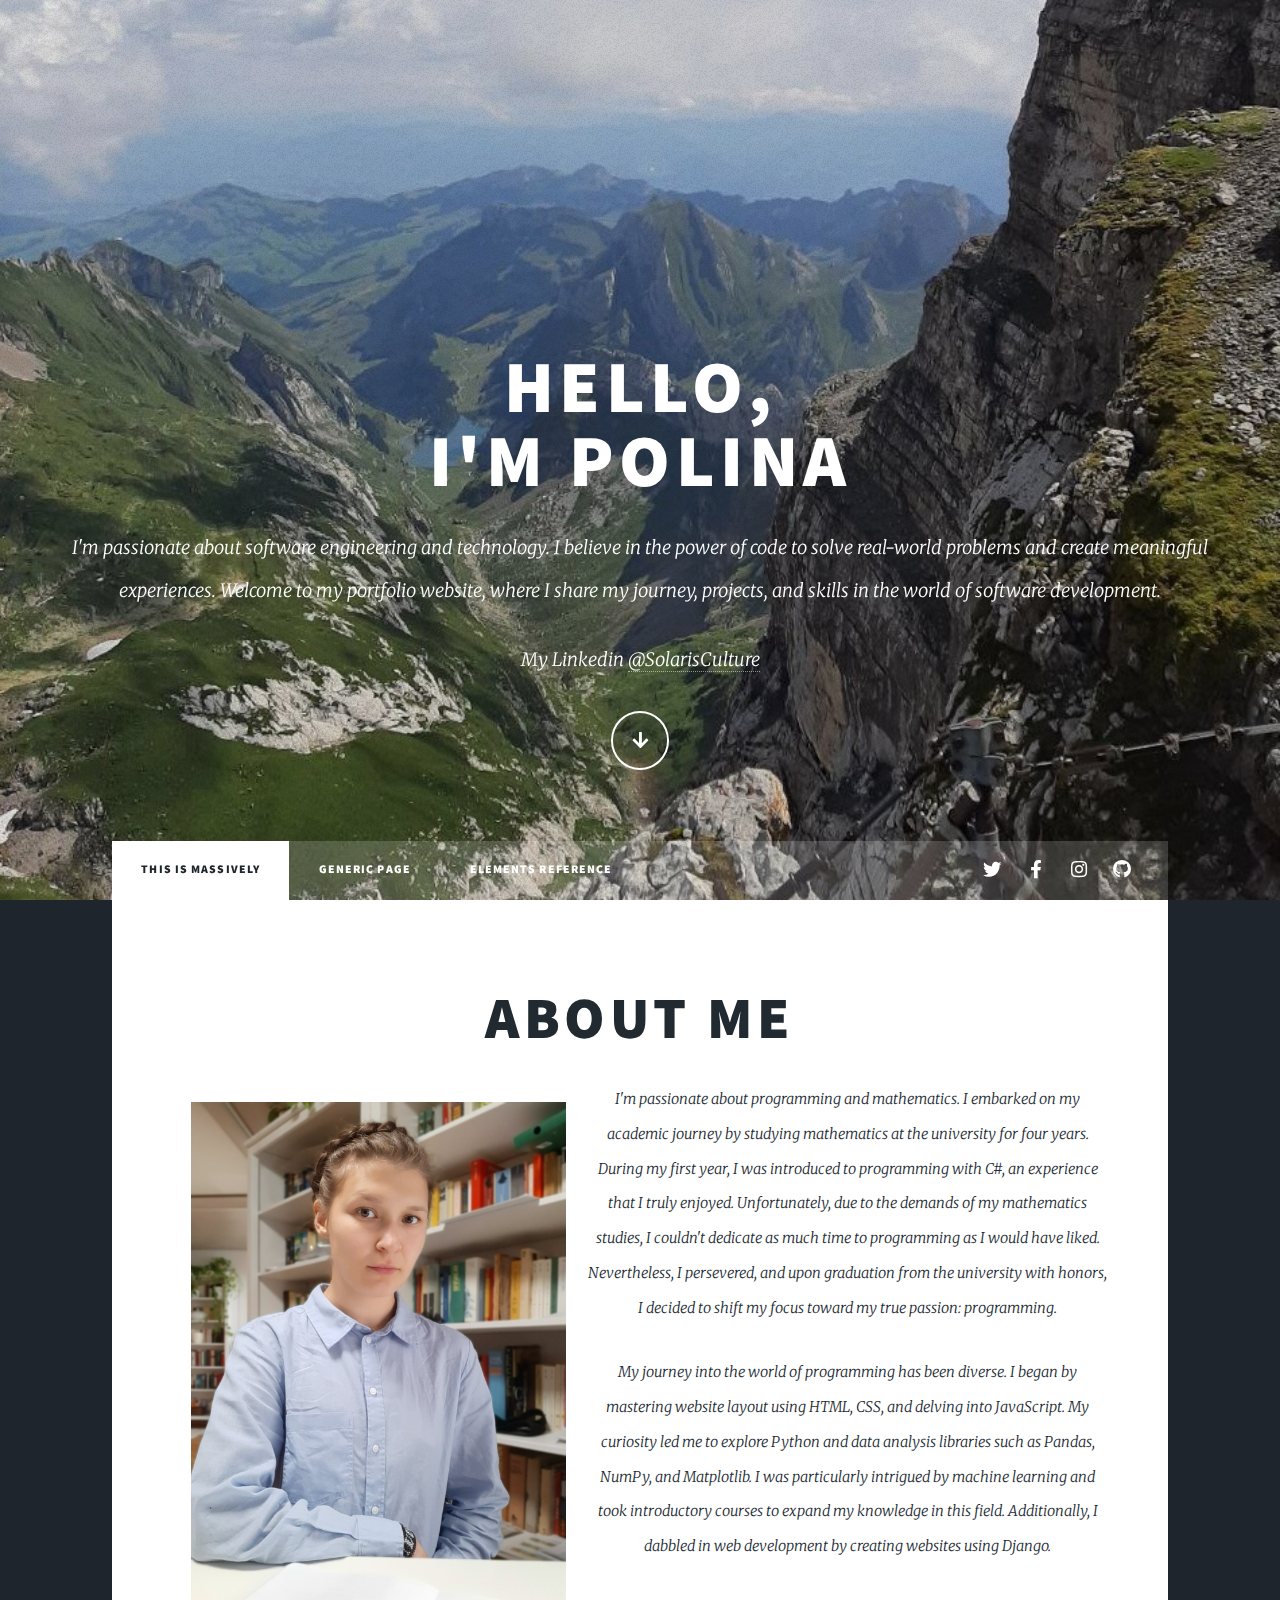
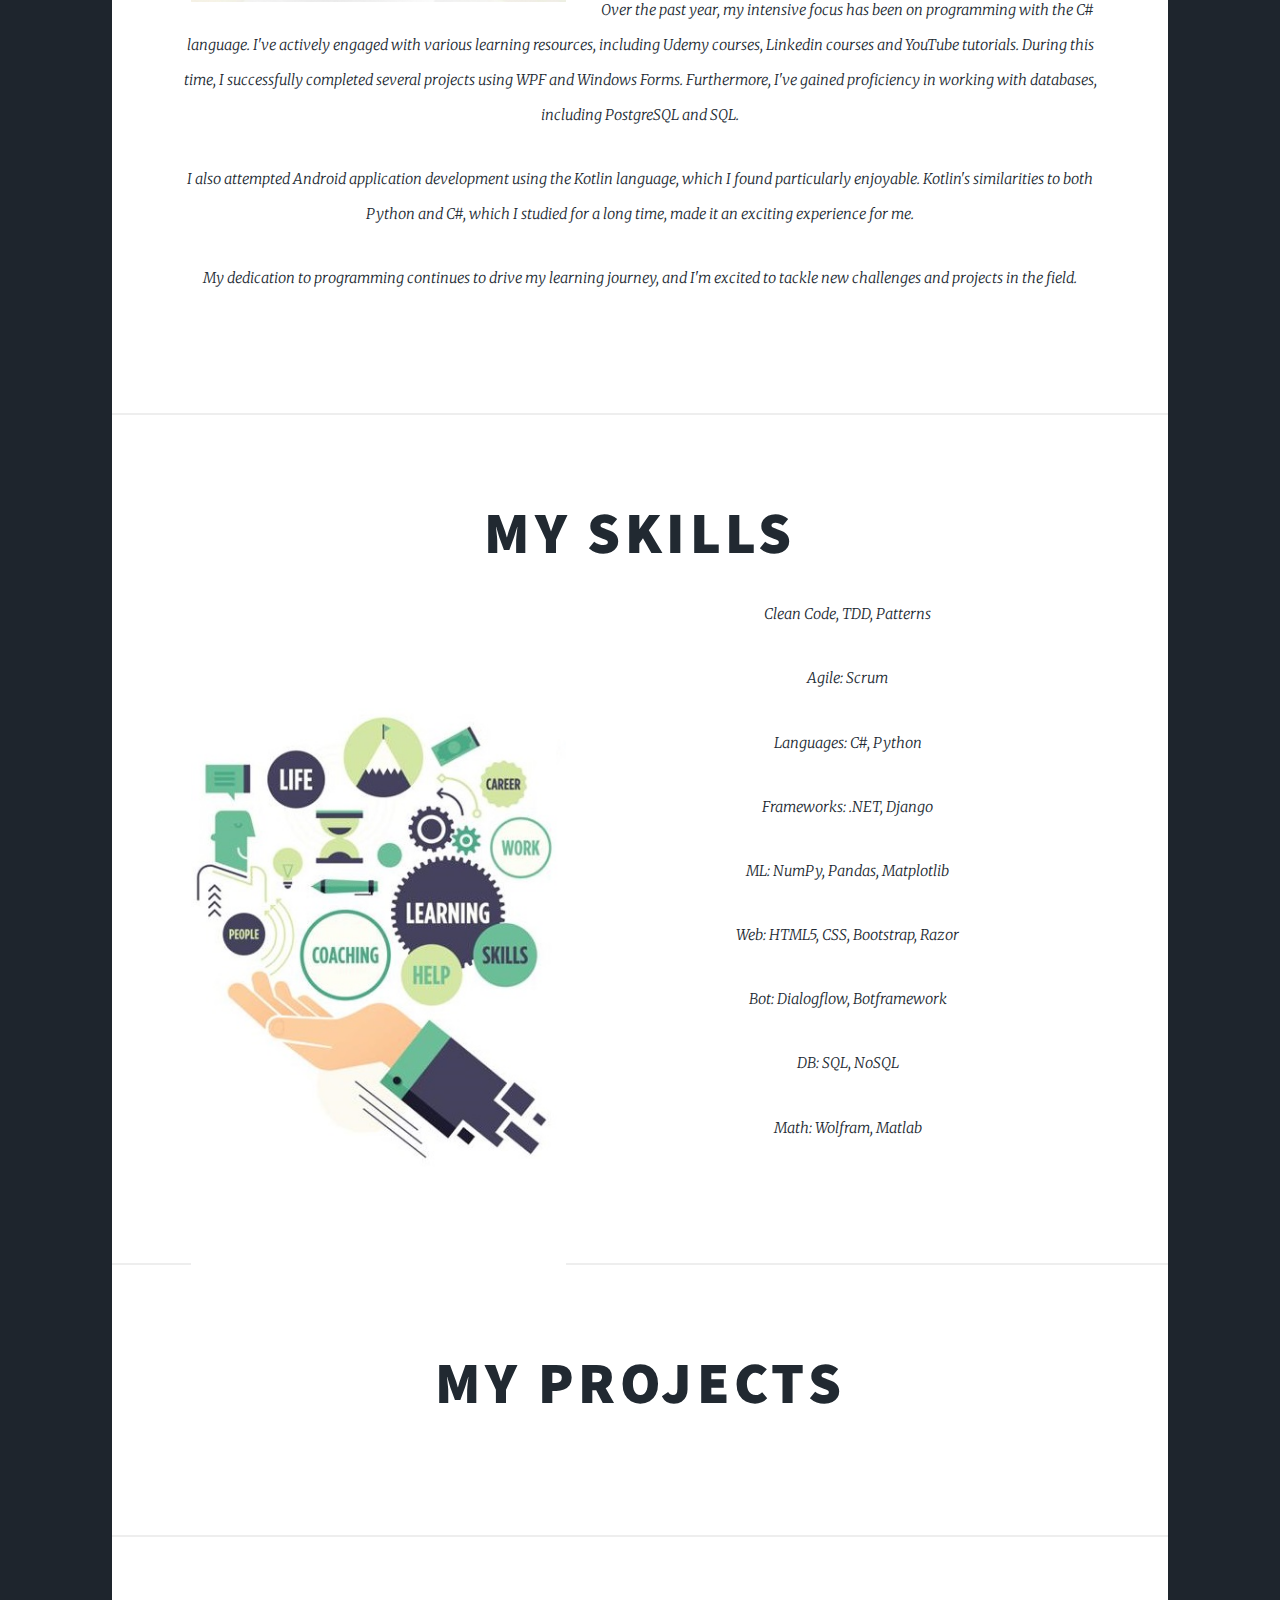
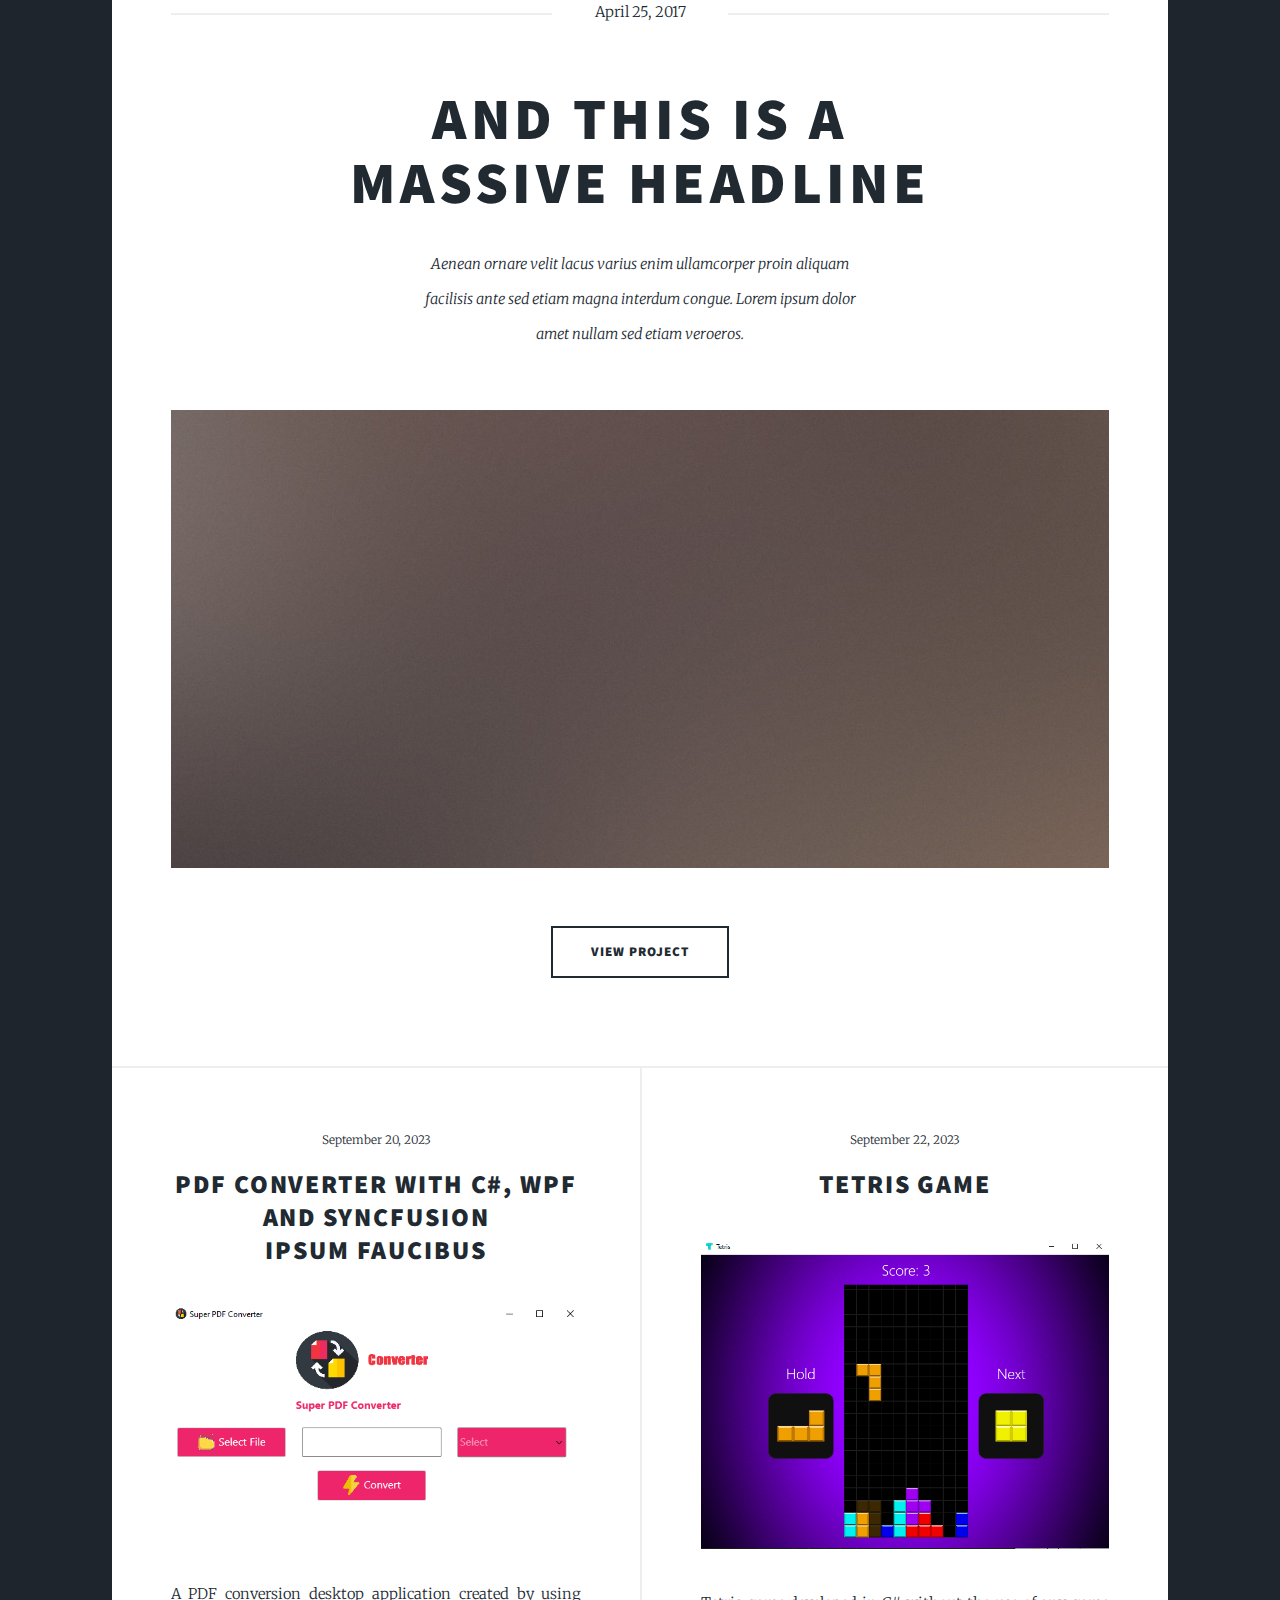
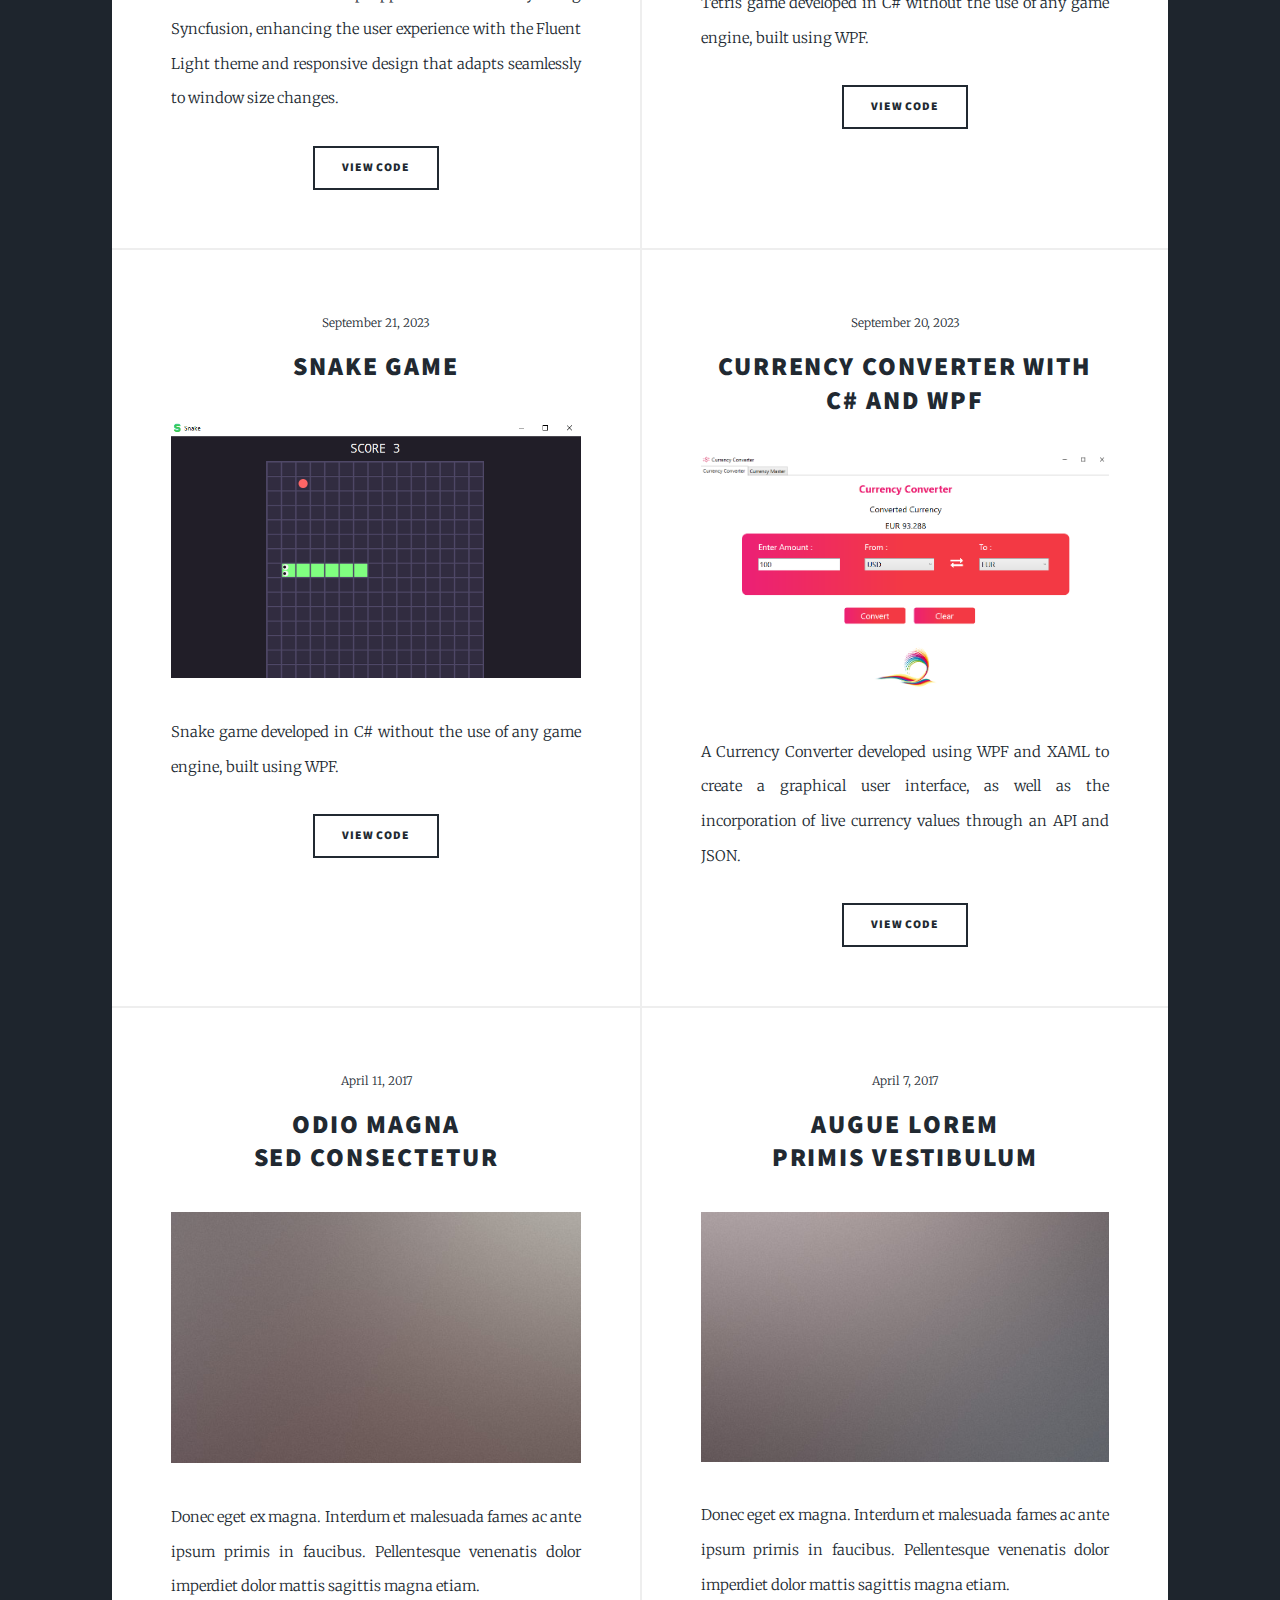
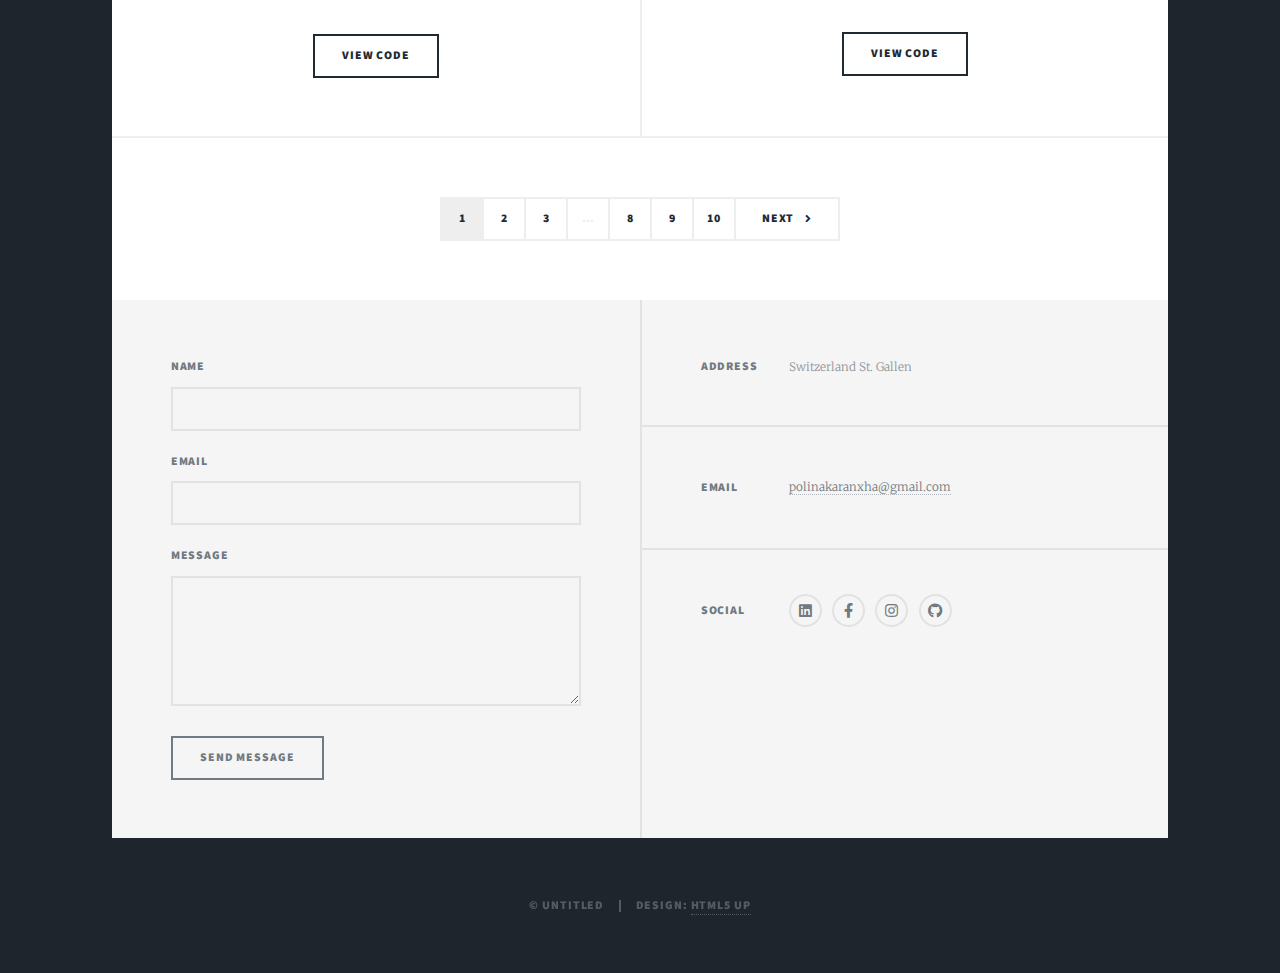
==== commit 887cef5c: "Complete the introduction and skills." ====
--- a/index.html
+++ b/index.html
@@ -50,6 +50,51 @@
 				<!-- Main -->
 					<div id="main">
 
+						<!-- About Me -->
+							<article class="post featured">
+								<header class="major">
+									<h2><a href="#">About Me</a></h2>
+
+									<img class="my_photo" src="images/me.jpg" alt="my profile photo"/>
+
+									<p>I'm passionate about programming and mathematics. I embarked on my academic journey by studying mathematics at the university for four years. During my first year, I was introduced to programming with C#, an experience that I truly enjoyed. Unfortunately, due to the demands of my mathematics studies, I couldn't dedicate as much time to programming as I would have liked. Nevertheless, I persevered, and upon graduation from the university with honors, I decided to shift my focus toward my true passion: programming.</p>
+
+									<p>My journey into the world of programming has been diverse. I began by mastering website layout using HTML, CSS, and delving into JavaScript. My curiosity led me to explore Python and data analysis libraries such as Pandas, NumPy, and Matplotlib. I was particularly intrigued by machine learning and took introductory courses to expand my knowledge in this field. Additionally, I dabbled in web development by creating websites using Django.</p>
+
+									<p>Over the past year, my intensive focus has been on programming with the C# language. I've actively engaged with various learning resources, including Udemy courses, Linkedin courses and YouTube tutorials. During this time, I successfully completed several projects using WPF and Windows Forms. Furthermore, I've gained proficiency in working with databases, including PostgreSQL and SQL.</p>
+
+									<p>I also attempted Android application development using the Kotlin language, which I found particularly enjoyable. Kotlin's similarities to both Python and C#, which I studied for a long time, made it an exciting experience for me.</p>
+
+									<p>My dedication to programming continues to drive my learning journey, and I'm excited to tackle new challenges and projects in the field.</p>
+								</header>
+							</article>
+
+						<!-- My Skills -->
+							<article class="post featured">
+								<header class="major">
+									<h2><a href="#">My Skills</a></h2>
+
+									<img class="my_photo" src="images/skills.jpg" alt="my profile photo"/>
+
+									<p>Clean Code, TDD, Patterns</p>
+									<p>Agile: Scrum</p>
+									<p>Languages: C#, Python</p>
+									<p>Frameworks: .NET, Django</p>
+									<p>ML: NumPy, Pandas, Matplotlib</p>
+									<p>Web: HTML5, CSS, Bootstrap, Razor</p>
+									<p>Bot: Dialogflow, Botframework</p>
+									<p>DB: SQL, NoSQL</p>
+									<p>Math: Wolfram, Matlab</p>
+								</header>
+							</article>
+
+						<article class="post featured">
+							<header class="major">
+								<h2>My Projects</h2>
+							</header>
+						</article>
+
+
 						<!-- Featured Post -->
 							<article class="post featured">
 								<header class="major">
@@ -70,50 +115,49 @@
 							<section class="posts">
 								<article>
 									<header>
-										<span class="date">April 24, 2017</span>
-										<h2><a href="#">Sed magna<br />
+										<span class="date">September 20, 2023</span>
+										<h2><a href="#">PDF Converter with C#, WPF and Syncfusion<br />
 										ipsum faucibus</a></h2>
 									</header>
-									<a href="#" class="image fit"><img src="images/pic02.jpg" alt="" /></a>
-									<p>Donec eget ex magna. Interdum et malesuada fames ac ante ipsum primis in faucibus. Pellentesque venenatis dolor imperdiet dolor mattis sagittis magna etiam.</p>
-									<ul class="actions special">
-										<li><a href="#" class="button">Full Story</a></li>
-									</ul>
-								</article>
-								<article>
-									<header>
-										<span class="date">April 22, 2017</span>
-										<h2><a href="#">Primis eget<br />
-										imperdiet lorem</a></h2>
-									</header>
-									<a href="#" class="image fit"><img src="images/pic03.jpg" alt="" /></a>
-									<p>Donec eget ex magna. Interdum et malesuada fames ac ante ipsum primis in faucibus. Pellentesque venenatis dolor imperdiet dolor mattis sagittis magna etiam.</p>
-									<ul class="actions special">
-										<li><a href="#" class="button">Full Story</a></li>
-									</ul>
-								</article>
-								<article>
-									<header>
-										<span class="date">April 18, 2017</span>
-										<h2><a href="#">Ante mattis<br />
-										interdum dolor</a></h2>
-									</header>
-									<a href="#" class="image fit"><img src="images/pic04.jpg" alt="" /></a>
-									<p>Donec eget ex magna. Interdum et malesuada fames ac ante ipsum primis in faucibus. Pellentesque venenatis dolor imperdiet dolor mattis sagittis magna etiam.</p>
-									<ul class="actions special">
-										<li><a href="#" class="button">Full Story</a></li>
-									</ul>
-								</article>
-								<article>
-									<header>
-										<span class="date">April 14, 2017</span>
-										<h2><a href="#">Tempus sed<br />
-										nulla imperdiet</a></h2>
-									</header>
-									<a href="#" class="image fit"><img src="images/pic05.jpg" alt="" /></a>
-									<p>Donec eget ex magna. Interdum et malesuada fames ac ante ipsum primis in faucibus. Pellentesque venenatis dolor imperdiet dolor mattis sagittis magna etiam.</p>
-									<ul class="actions special">
-										<li><a href="#" class="button">Full Story</a></li>
+									<a href="#" class="image fit"><img src="images/MainWindowPDFConverter.png" alt="" /></a>
+									<p>A PDF conversion desktop application created by using Syncfusion, enhancing the user experience with the Fluent Light theme and responsive design that adapts seamlessly to window size changes.</p>
+									<ul class="actions special">
+										<li><a href="#" class="button">View Code</a></li>
+									</ul>
+								</article>
+								<!--Tetris Game-->
+								<article>
+									<header>
+										<span class="date">September 22, 2023</span>
+										<h2><a href="#">Tetris Game</a></h2>
+									</header>
+									<a href="#" class="image fit"><img src="images/MainWindowTetris.png" alt="" /></a>
+									<p>Tetris game developed in C# without the use of any game engine, built using WPF.</p>
+									<ul class="actions special">
+										<li><a href="#" class="button">View Code</a></li>
+									</ul>
+								</article>
+								<!--Game Snake-->
+								<article>
+									<header>
+										<span class="date">September 21, 2023</span>
+										<h2><a href="#">Snake Game</a></h2>
+									</header>
+									<a href="#" class="image fit"><img src="images/MainWindowSnake.png" alt="" /></a>
+									<p>Snake game developed in C# without the use of any game engine, built using WPF.</p>
+									<ul class="actions special">
+										<li><a href="#" class="button">View Code</a></li>
+									</ul>
+								</article>
+								<article>
+									<header>
+										<span class="date">September 20, 2023</span>
+										<h2><a href="#">Currency Converter With C# and WPF</a></h2>
+									</header>
+									<a href="#" class="image fit"><img src="images/MainWindowCurrencyConverter.png" alt="" /></a>
+									<p>A Currency Converter developed using WPF and XAML to create a graphical user interface, as well as the incorporation of live currency values through an API and JSON.</p>
+									<ul class="actions special">
+										<li><a href="#" class="button">View Code</a></li>
 									</ul>
 								</article>
 								<article>
@@ -125,7 +169,7 @@
 									<a href="#" class="image fit"><img src="images/pic06.jpg" alt="" /></a>
 									<p>Donec eget ex magna. Interdum et malesuada fames ac ante ipsum primis in faucibus. Pellentesque venenatis dolor imperdiet dolor mattis sagittis magna etiam.</p>
 									<ul class="actions special">
-										<li><a href="#" class="button">Full Story</a></li>
+										<li><a href="#" class="button">View Code</a></li>
 									</ul>
 								</article>
 								<article>
@@ -137,7 +181,7 @@
 									<a href="#" class="image fit"><img src="images/pic07.jpg" alt="" /></a>
 									<p>Donec eget ex magna. Interdum et malesuada fames ac ante ipsum primis in faucibus. Pellentesque venenatis dolor imperdiet dolor mattis sagittis magna etiam.</p>
 									<ul class="actions special">
-										<li><a href="#" class="button">Full Story</a></li>
+										<li><a href="#" class="button">View Code</a></li>
 									</ul>
 								</article>
 							</section>
@@ -185,24 +229,24 @@
 						<section class="split contact">
 							<section class="alt">
 								<h3>Address</h3>
-								<p>1234 Somewhere Road #87257<br />
-								Nashville, TN 00000-0000</p>
-							</section>
+								<p>Switzerland St. Gallen</p>
+							</section>
+							<!--
 							<section>
 								<h3>Phone</h3>
 								<p><a href="#">(000) 000-0000</a></p>
-							</section>
+							</section>-->
 							<section>
 								<h3>Email</h3>
-								<p><a href="#">info@untitled.tld</a></p>
+								<p><a href="#">polinakaranxha@gmail.com</a></p>
 							</section>
 							<section>
 								<h3>Social</h3>
 								<ul class="icons alt">
-									<li><a href="#" class="icon brands alt fa-twitter"><span class="label">Twitter</span></a></li>
-									<li><a href="#" class="icon brands alt fa-facebook-f"><span class="label">Facebook</span></a></li>
-									<li><a href="#" class="icon brands alt fa-instagram"><span class="label">Instagram</span></a></li>
-									<li><a href="#" class="icon brands alt fa-github"><span class="label">GitHub</span></a></li>
+									<li><a href="https://www.linkedin.com/in/polina-karanxha-3a9aa4256/" class="icon brands alt fa-linkedin"><span class="label">Linkedin</span></a></li>
+									<li><a href="https://www.facebook.com/profile.php?id=100008084837252" class="icon brands alt fa-facebook-f"><span class="label">Facebook</span></a></li>
+									<li><a href="https://www.instagram.com/alin_cais/" class="icon brands alt fa-instagram"><span class="label">Instagram</span></a></li>
+									<li><a href="https://github.com/SolarisCulture" class="icon brands alt fa-github"><span class="label">GitHub</span></a></li>
 								</ul>
 							</section>
 						</section>
--- a/assets/css/main.css
+++ b/assets/css/main.css
@@ -1,10 +1,10 @@
 @import url(fontawesome-all.min.css);
 @import url("https://fonts.googleapis.com/css?family=Merriweather:300,700,300italic,700italic|Source+Sans+Pro:900");
 
-/*
-	Massively by HTML5 UP
-	html5up.net | @ajlkn
-	Free for personal and commercial use under the CCA 3.0 license (html5up.net/license)
+/*
+	Massively by HTML5 UP
+	html5up.net | @ajlkn
+	Free for personal and commercial use under the CCA 3.0 license (html5up.net/license)
 */
 
 html, body, div, span, applet, object,
@@ -112,6 +112,15 @@
 			-ms-transition: none !important;
 			transition: none !important;
 		}
+
+
+/*   MY  */
+
+.my_photo {
+	float: left;
+    margin: 20px;
+	width: 40%;
+}
 
 /* Type */
 
@@ -3234,7 +3243,7 @@
 			width: 100%;
 			height: 100%;
 			background-color: #212931;
-			background-image: url("../../images/overlay.png"), linear-gradient(0deg, rgba(0, 0, 0, 0.1), rgba(0, 0, 0, 0.1)), url("../../images/bg.jpg");
+			background-image: url("../../images/overlay.png"), linear-gradient(0deg, rgba(0, 0, 0, 0.1), rgba(0, 0, 0, 0.1)), url("../../images/mbg.jpg");
 			background-size: auto,								auto,														100% auto;
 			background-position: center,								center,														top center;
 			background-repeat: repeat,								no-repeat,													no-repeat;
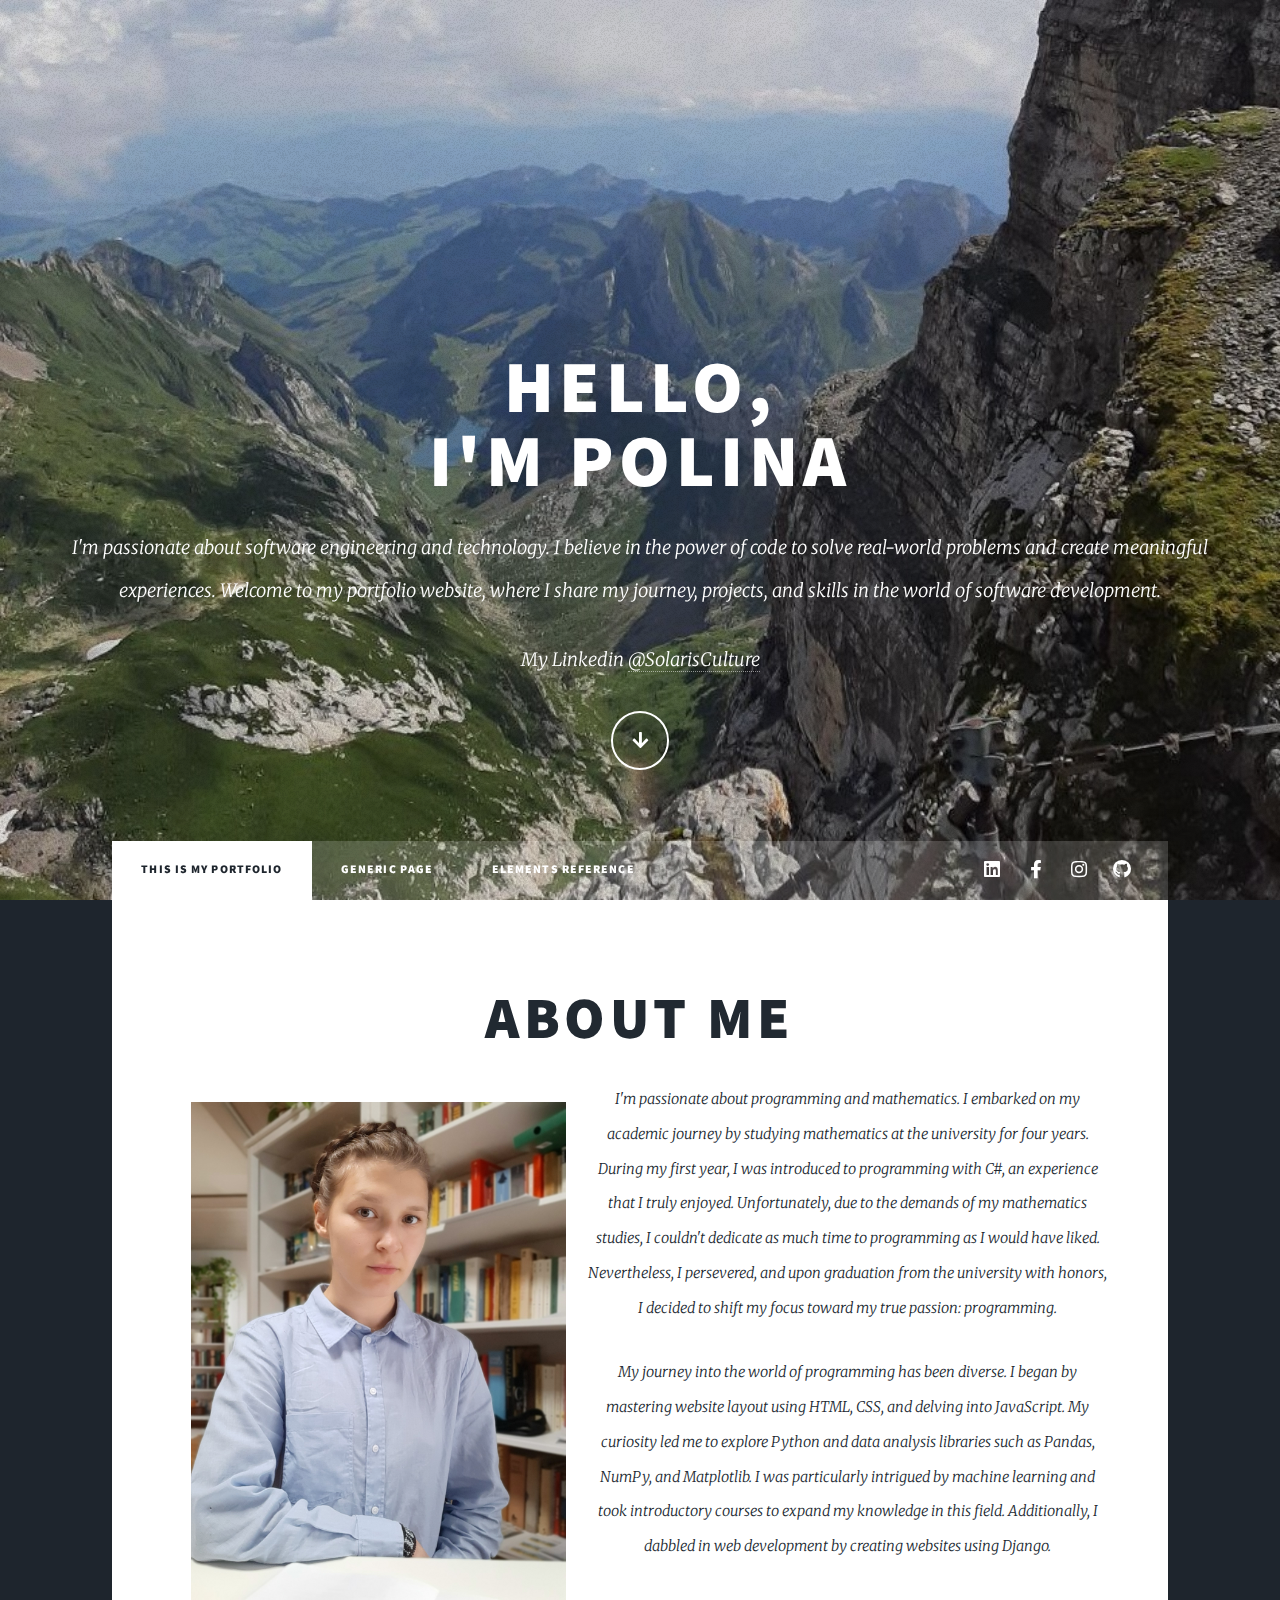
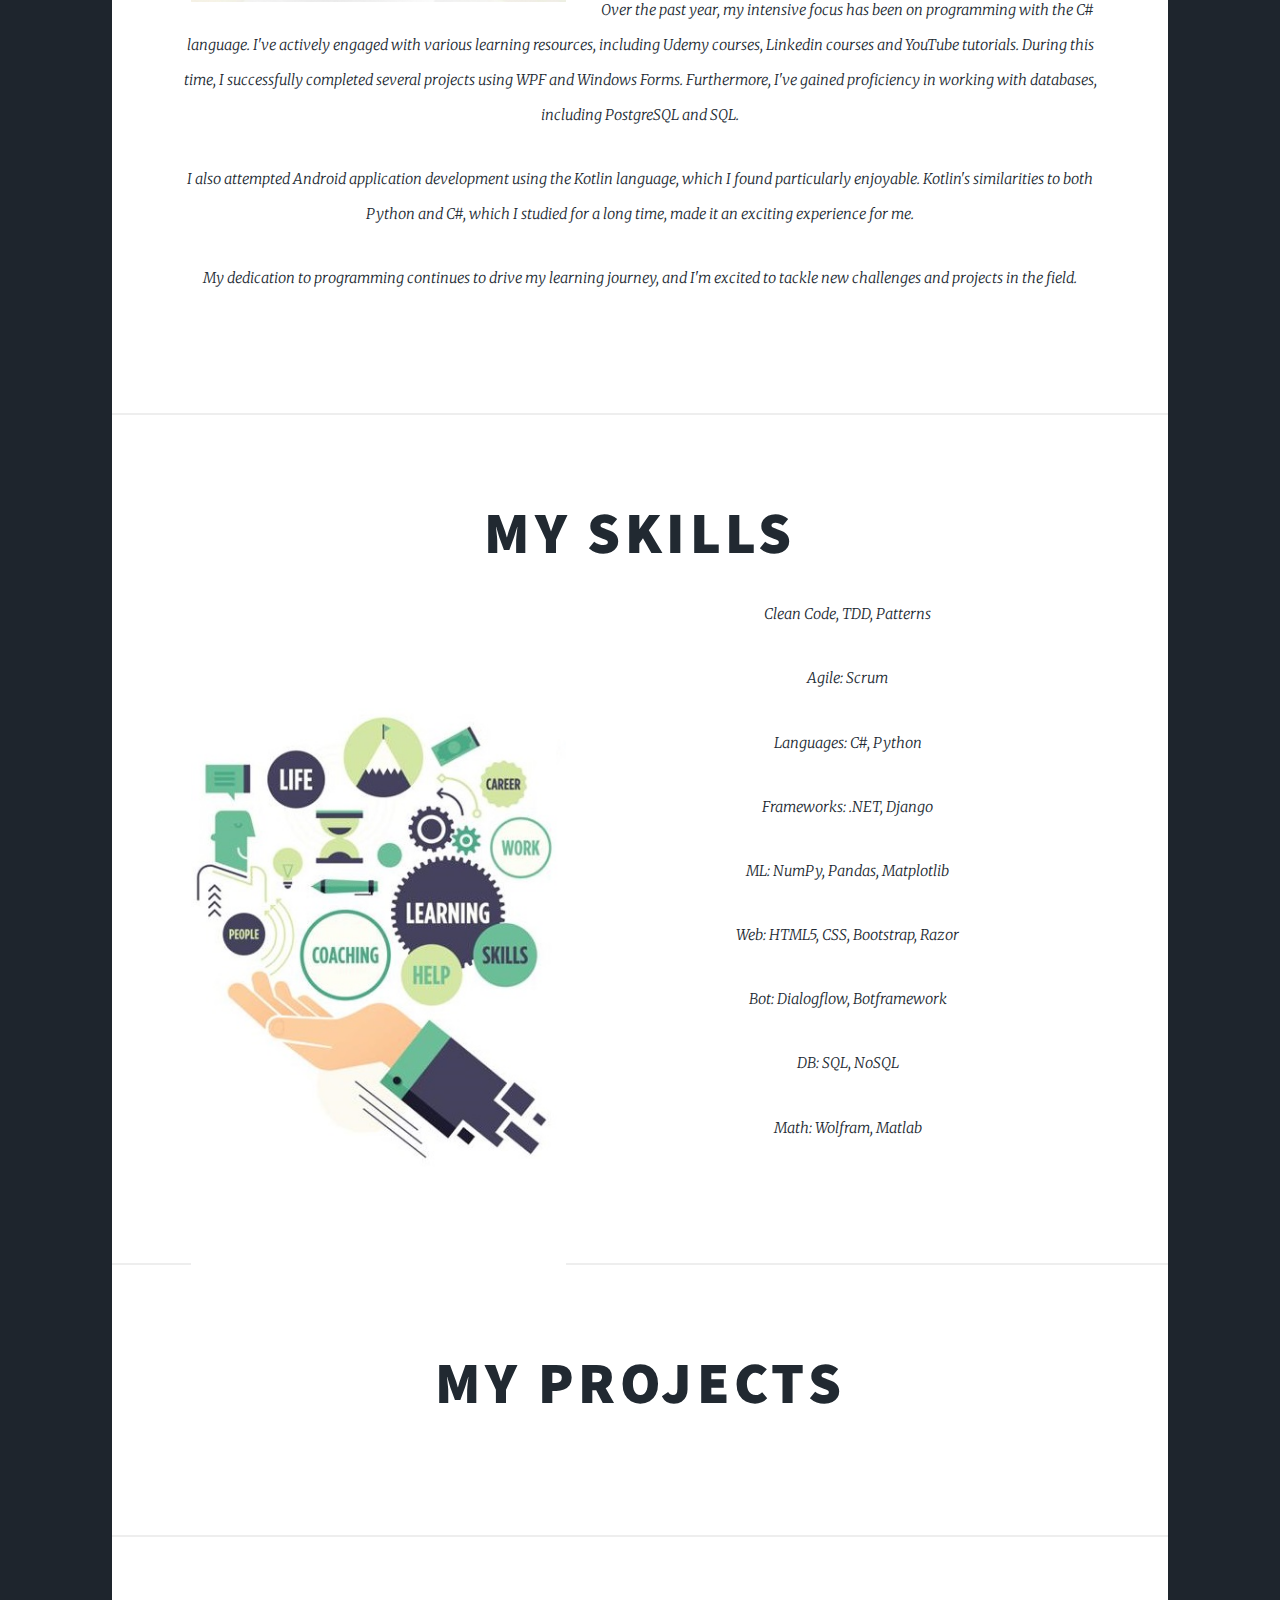
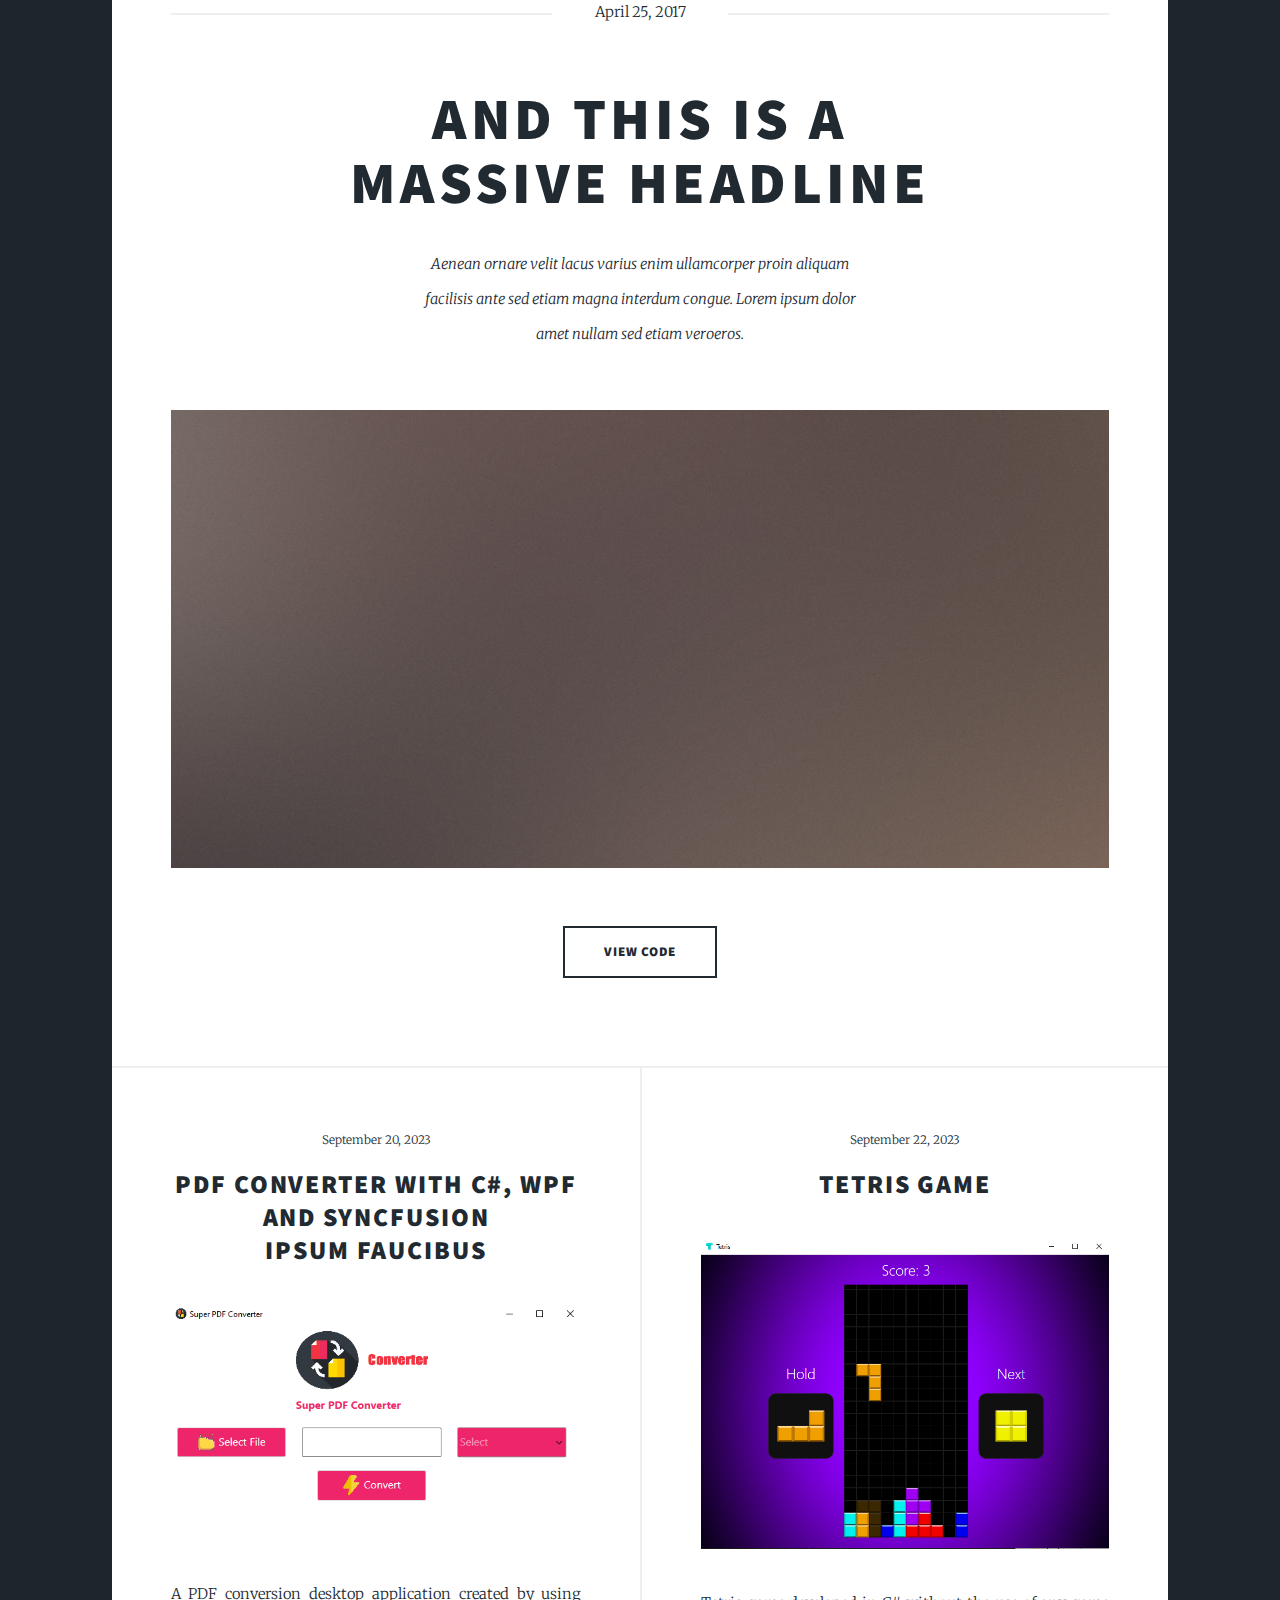
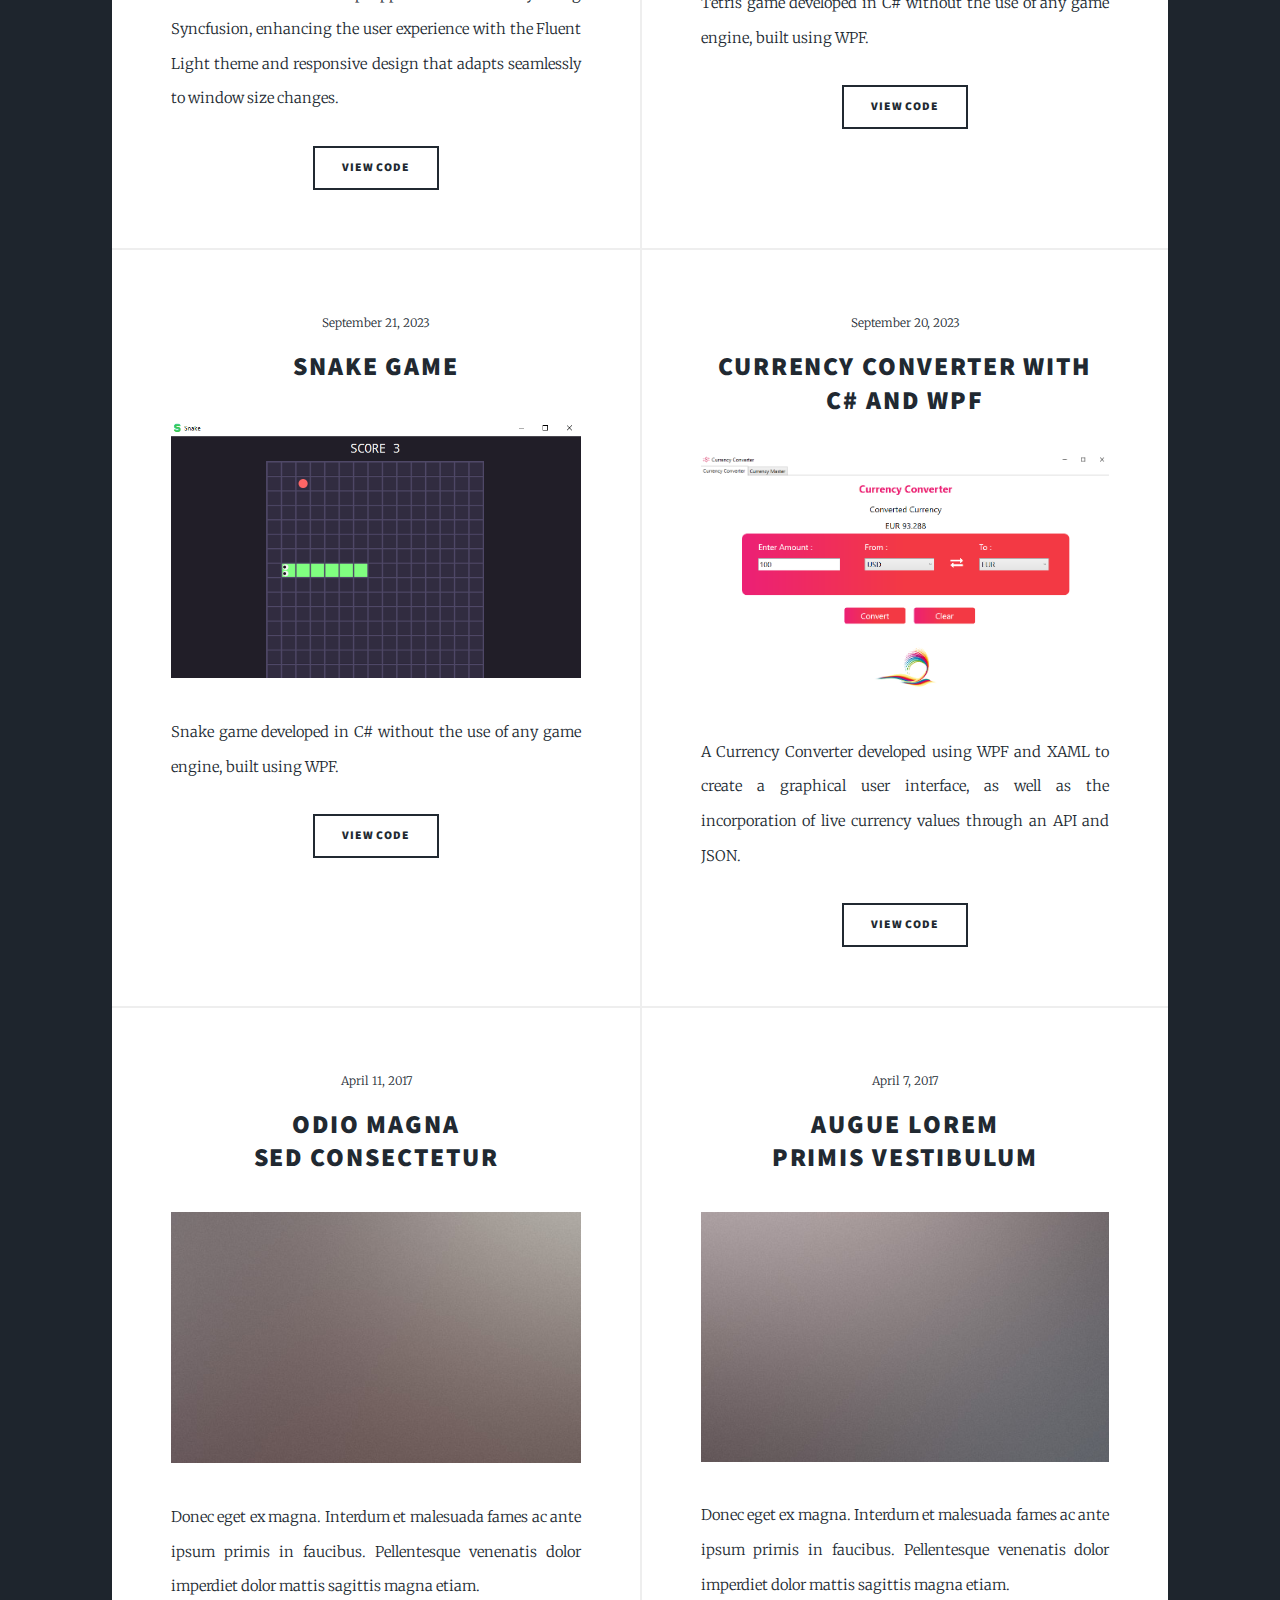
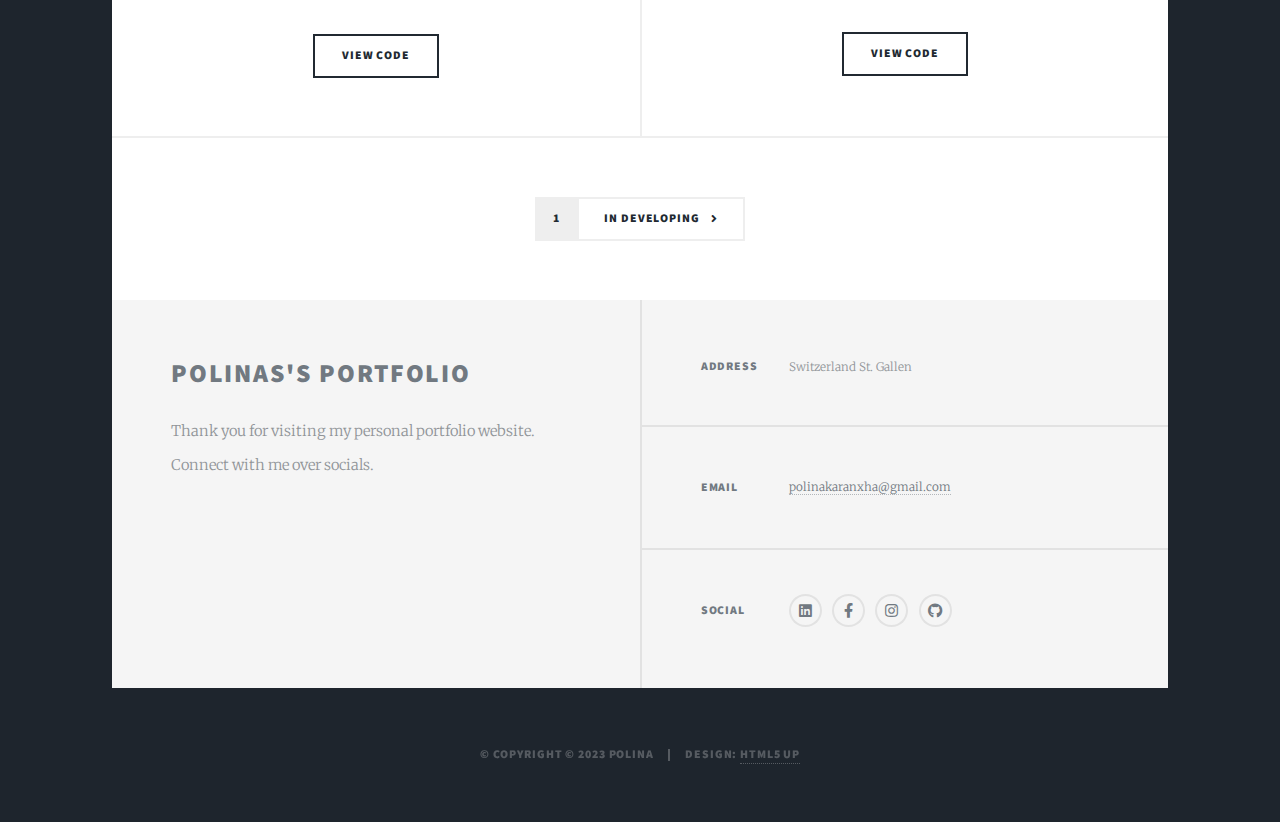
==== commit b869ae8c: "Completed main information on first page." ====
--- a/index.html
+++ b/index.html
@@ -29,21 +29,21 @@
 
 				<!-- Header -->
 					<header id="header">
-						<a href="index.html" class="logo">Massively</a>
+						<a class="logo">My Story</a>
 					</header>
 
 				<!-- Nav -->
 					<nav id="nav">
 						<ul class="links">
-							<li class="active"><a href="index.html">This is Massively</a></li>
+							<li class="active"><a href="index.html">This is my Portfolio</a></li>
 							<li><a href="generic.html">Generic Page</a></li>
 							<li><a href="elements.html">Elements Reference</a></li>
 						</ul>
 						<ul class="icons">
-							<li><a href="#" class="icon brands fa-twitter"><span class="label">Twitter</span></a></li>
-							<li><a href="#" class="icon brands fa-facebook-f"><span class="label">Facebook</span></a></li>
-							<li><a href="#" class="icon brands fa-instagram"><span class="label">Instagram</span></a></li>
-							<li><a href="#" class="icon brands fa-github"><span class="label">GitHub</span></a></li>
+							<li><a href="https://www.linkedin.com/in/polina-karanxha-3a9aa4256/" class="icon brands fa-linkedin"><span class="label">Linkedin</span></a></li>
+							<li><a href="https://www.facebook.com/profile.php?id=100008084837252" class="icon brands fa-facebook-f"><span class="label">Facebook</span></a></li>
+							<li><a href="https://www.instagram.com/alin_cais/" class="icon brands fa-instagram"><span class="label">Instagram</span></a></li>
+							<li><a href="https://github.com/SolarisCulture" class="icon brands fa-github"><span class="label">GitHub</span></a></li>
 						</ul>
 					</nav>
 
@@ -53,7 +53,7 @@
 						<!-- About Me -->
 							<article class="post featured">
 								<header class="major">
-									<h2><a href="#">About Me</a></h2>
+									<h2><a>About Me</a></h2>
 
 									<img class="my_photo" src="images/me.jpg" alt="my profile photo"/>
 
@@ -72,7 +72,7 @@
 						<!-- My Skills -->
 							<article class="post featured">
 								<header class="major">
-									<h2><a href="#">My Skills</a></h2>
+									<h2><a>My Skills</a></h2>
 
 									<img class="my_photo" src="images/skills.jpg" alt="my profile photo"/>
 
@@ -99,15 +99,14 @@
 							<article class="post featured">
 								<header class="major">
 									<span class="date">April 25, 2017</span>
-									<h2><a href="#">And this is a<br />
-									massive headline</a></h2>
+									<h2><a>And this is a<br />massive headline</a></h2>
 									<p>Aenean ornare velit lacus varius enim ullamcorper proin aliquam<br />
 									facilisis ante sed etiam magna interdum congue. Lorem ipsum dolor<br />
 									amet nullam sed etiam veroeros.</p>
 								</header>
-								<a href="#" class="image main"><img src="images/pic01.jpg" alt="" /></a>
+								<a class="image main"><img src="images/pic01.jpg" alt="" /></a>
 								<ul class="actions special">
-									<li><a href="#" class="button large">View Project</a></li>
+									<li><a href="#" class="button large">View Code</a></li>
 								</ul>
 							</article>
 
@@ -116,10 +115,9 @@
 								<article>
 									<header>
 										<span class="date">September 20, 2023</span>
-										<h2><a href="#">PDF Converter with C#, WPF and Syncfusion<br />
-										ipsum faucibus</a></h2>
-									</header>
-									<a href="#" class="image fit"><img src="images/MainWindowPDFConverter.png" alt="" /></a>
+										<h2><a>PDF Converter with C#, WPF and Syncfusion<br />ipsum faucibus</a></h2>
+									</header>
+									<a class="image fit"><img src="images/MainWindowPDFConverter.png" alt="" /></a>
 									<p>A PDF conversion desktop application created by using Syncfusion, enhancing the user experience with the Fluent Light theme and responsive design that adapts seamlessly to window size changes.</p>
 									<ul class="actions special">
 										<li><a href="#" class="button">View Code</a></li>
@@ -129,9 +127,9 @@
 								<article>
 									<header>
 										<span class="date">September 22, 2023</span>
-										<h2><a href="#">Tetris Game</a></h2>
-									</header>
-									<a href="#" class="image fit"><img src="images/MainWindowTetris.png" alt="" /></a>
+										<h2><a>Tetris Game</a></h2>
+									</header>
+									<a class="image fit"><img src="images/MainWindowTetris.png" alt="" /></a>
 									<p>Tetris game developed in C# without the use of any game engine, built using WPF.</p>
 									<ul class="actions special">
 										<li><a href="#" class="button">View Code</a></li>
@@ -141,44 +139,47 @@
 								<article>
 									<header>
 										<span class="date">September 21, 2023</span>
-										<h2><a href="#">Snake Game</a></h2>
-									</header>
-									<a href="#" class="image fit"><img src="images/MainWindowSnake.png" alt="" /></a>
+										<h2><a>Snake Game</a></h2>
+									</header>
+									<a class="image fit"><img src="images/MainWindowSnake.png" alt="" /></a>
 									<p>Snake game developed in C# without the use of any game engine, built using WPF.</p>
 									<ul class="actions special">
 										<li><a href="#" class="button">View Code</a></li>
 									</ul>
 								</article>
+								<!--Currency Converter With C# and WPF-->
 								<article>
 									<header>
 										<span class="date">September 20, 2023</span>
-										<h2><a href="#">Currency Converter With C# and WPF</a></h2>
-									</header>
-									<a href="#" class="image fit"><img src="images/MainWindowCurrencyConverter.png" alt="" /></a>
+										<h2><a>Currency Converter With C# and WPF</a></h2>
+									</header>
+									<a class="image fit"><img src="images/MainWindowCurrencyConverter.png" alt="" /></a>
 									<p>A Currency Converter developed using WPF and XAML to create a graphical user interface, as well as the incorporation of live currency values through an API and JSON.</p>
 									<ul class="actions special">
 										<li><a href="#" class="button">View Code</a></li>
 									</ul>
 								</article>
+								<!---->
 								<article>
 									<header>
 										<span class="date">April 11, 2017</span>
-										<h2><a href="#">Odio magna<br />
+										<h2><a>Odio magna<br />
 										sed consectetur</a></h2>
 									</header>
-									<a href="#" class="image fit"><img src="images/pic06.jpg" alt="" /></a>
+									<a class="image fit"><img src="images/pic06.jpg" alt="" /></a>
 									<p>Donec eget ex magna. Interdum et malesuada fames ac ante ipsum primis in faucibus. Pellentesque venenatis dolor imperdiet dolor mattis sagittis magna etiam.</p>
 									<ul class="actions special">
 										<li><a href="#" class="button">View Code</a></li>
 									</ul>
 								</article>
+								<!---->
 								<article>
 									<header>
 										<span class="date">April 7, 2017</span>
-										<h2><a href="#">Augue lorem<br />
+										<h2><a>Augue lorem<br />
 										primis vestibulum</a></h2>
 									</header>
-									<a href="#" class="image fit"><img src="images/pic07.jpg" alt="" /></a>
+									<a class="image fit"><img src="images/pic07.jpg" alt="" /></a>
 									<p>Donec eget ex magna. Interdum et malesuada fames ac ante ipsum primis in faucibus. Pellentesque venenatis dolor imperdiet dolor mattis sagittis magna etiam.</p>
 									<ul class="actions special">
 										<li><a href="#" class="button">View Code</a></li>
@@ -186,18 +187,18 @@
 								</article>
 							</section>
 
-						<!-- Footer -->
+						<!-- Footer-->
 							<footer>
 								<div class="pagination">
 									<!--<a href="#" class="previous">Prev</a>-->
 									<a href="#" class="page active">1</a>
-									<a href="#" class="page">2</a>
+									<!--<a href="#" class="page">2</a>
 									<a href="#" class="page">3</a>
 									<span class="extra">&hellip;</span>
 									<a href="#" class="page">8</a>
 									<a href="#" class="page">9</a>
-									<a href="#" class="page">10</a>
-									<a href="#" class="next">Next</a>
+									<a href="#" class="page">10</a>-->
+									<a href="#" class="next">In developing</a>
 								</div>
 							</footer>
 
@@ -206,25 +207,8 @@
 				<!-- Footer -->
 					<footer id="footer">
 						<section>
-							<form method="post" action="#">
-								<div class="fields">
-									<div class="field">
-										<label for="name">Name</label>
-										<input type="text" name="name" id="name" />
-									</div>
-									<div class="field">
-										<label for="email">Email</label>
-										<input type="text" name="email" id="email" />
-									</div>
-									<div class="field">
-										<label for="message">Message</label>
-										<textarea name="message" id="message" rows="3"></textarea>
-									</div>
-								</div>
-								<ul class="actions">
-									<li><input type="submit" value="Send Message" /></li>
-								</ul>
-							</form>
+							<h2>Polinas's Portfolio</h2>
+							Thank you for visiting my personal portfolio website. Connect with me over socials.
 						</section>
 						<section class="split contact">
 							<section class="alt">
@@ -254,7 +238,7 @@
 
 				<!-- Copyright -->
 					<div id="copyright">
-						<ul><li>&copy; Untitled</li><li>Design: <a href="https://html5up.net">HTML5 UP</a></li></ul>
+						<ul><li>&copy; CopyRight © 2023 Polina </li><li>Design: <a href="https://html5up.net">HTML5 UP</a></li></ul>
 					</div>
 
 			</div>
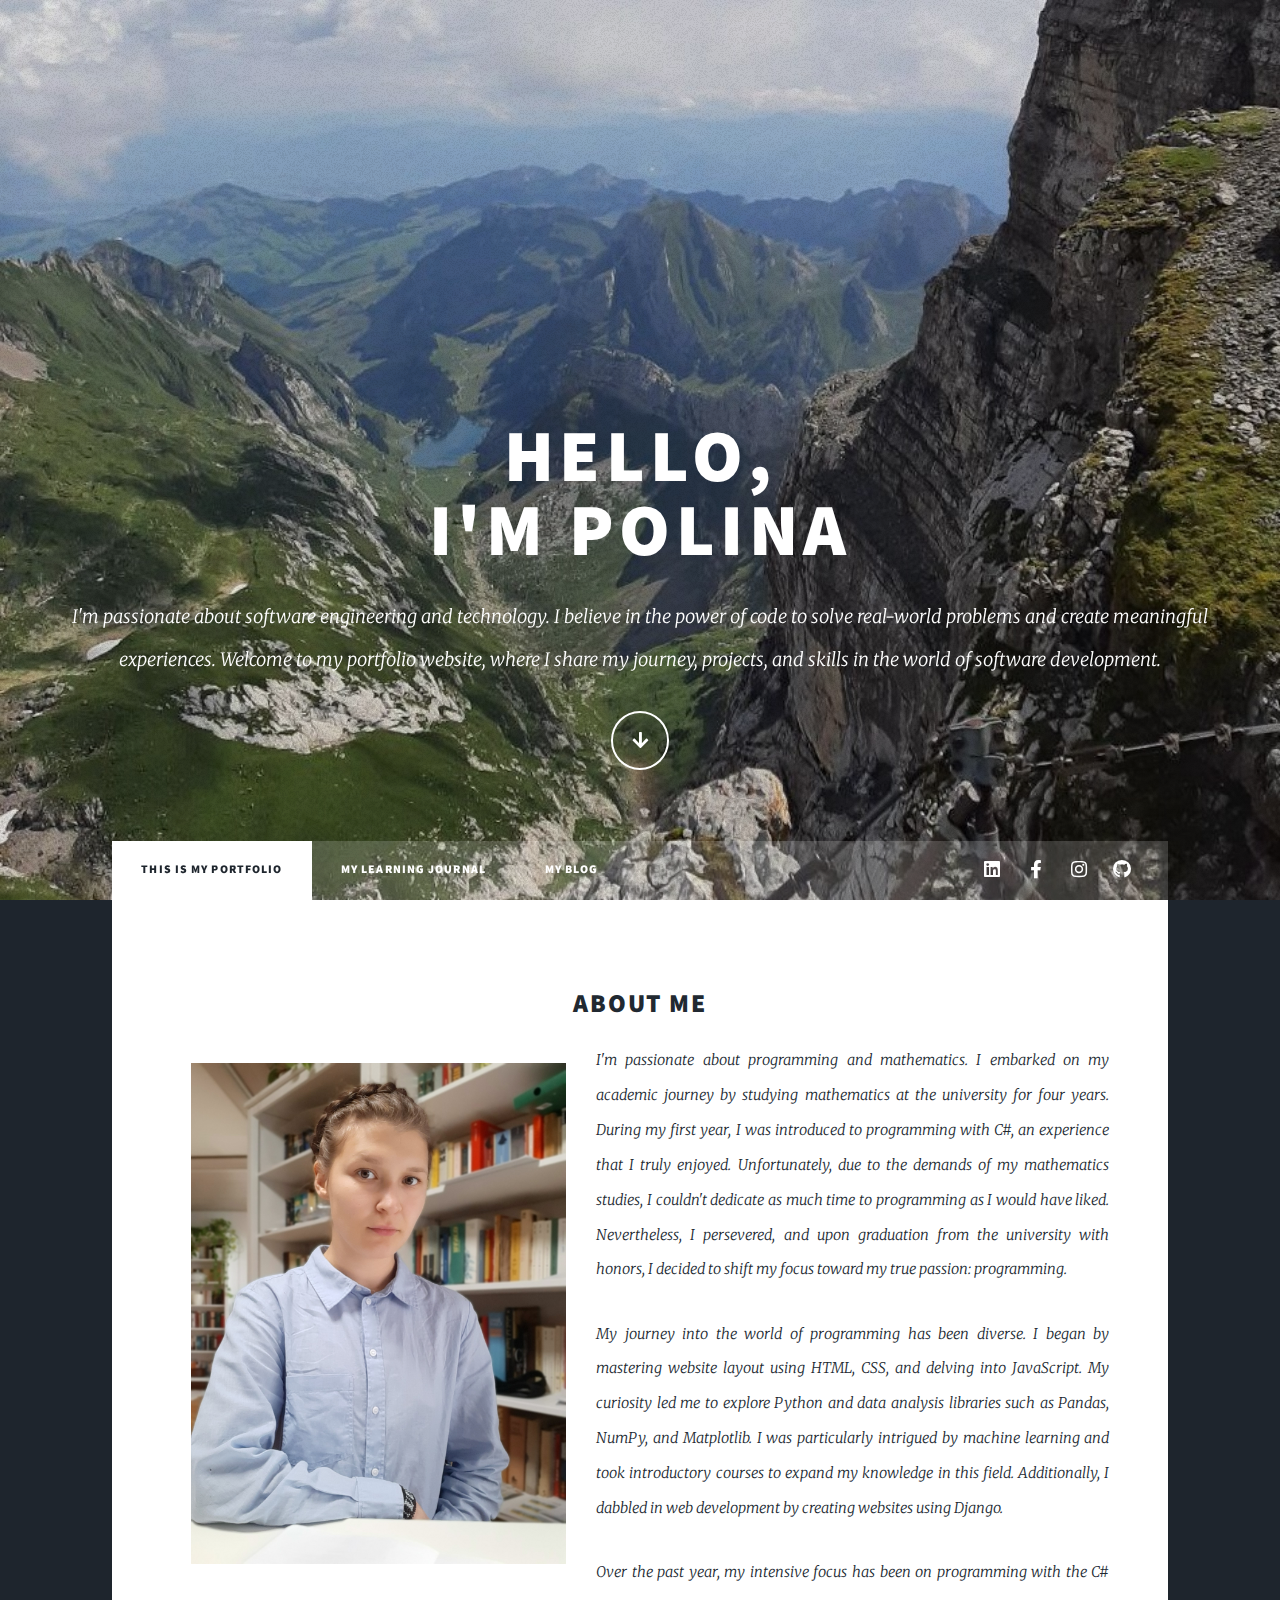
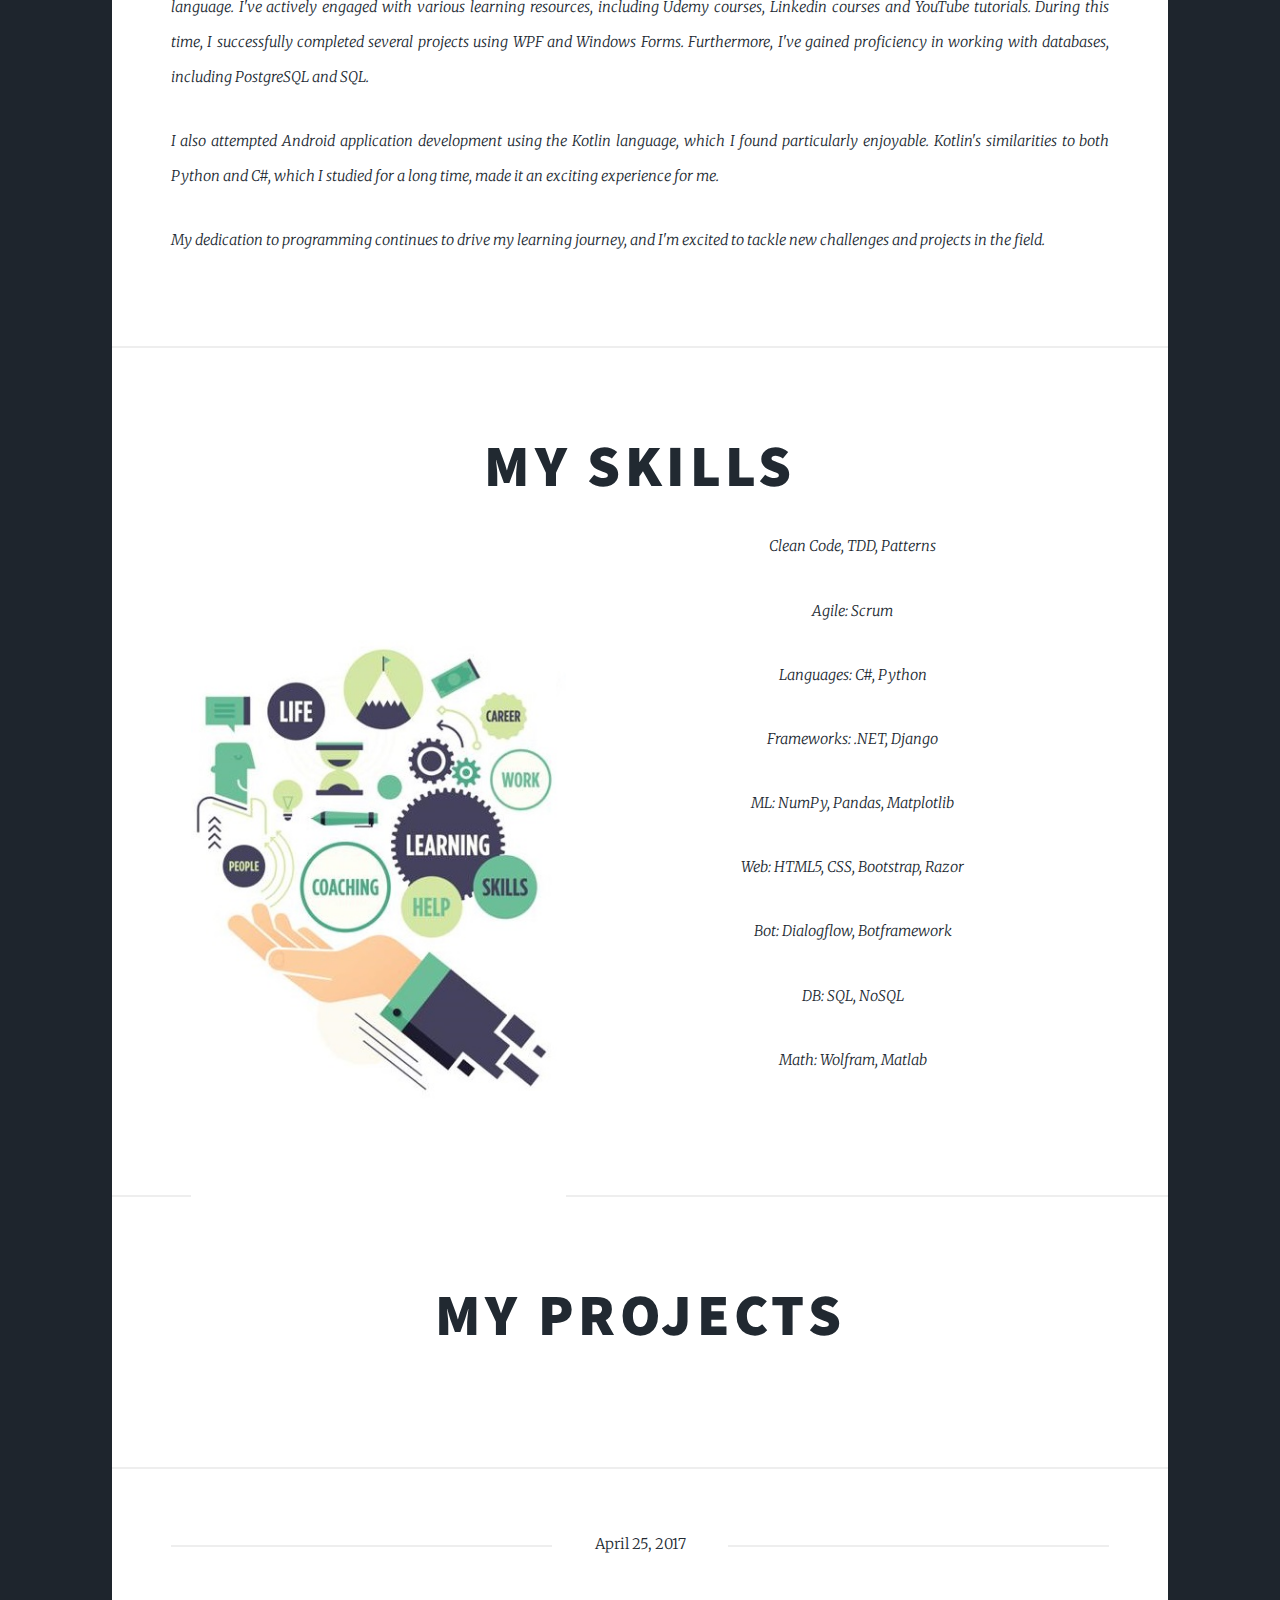
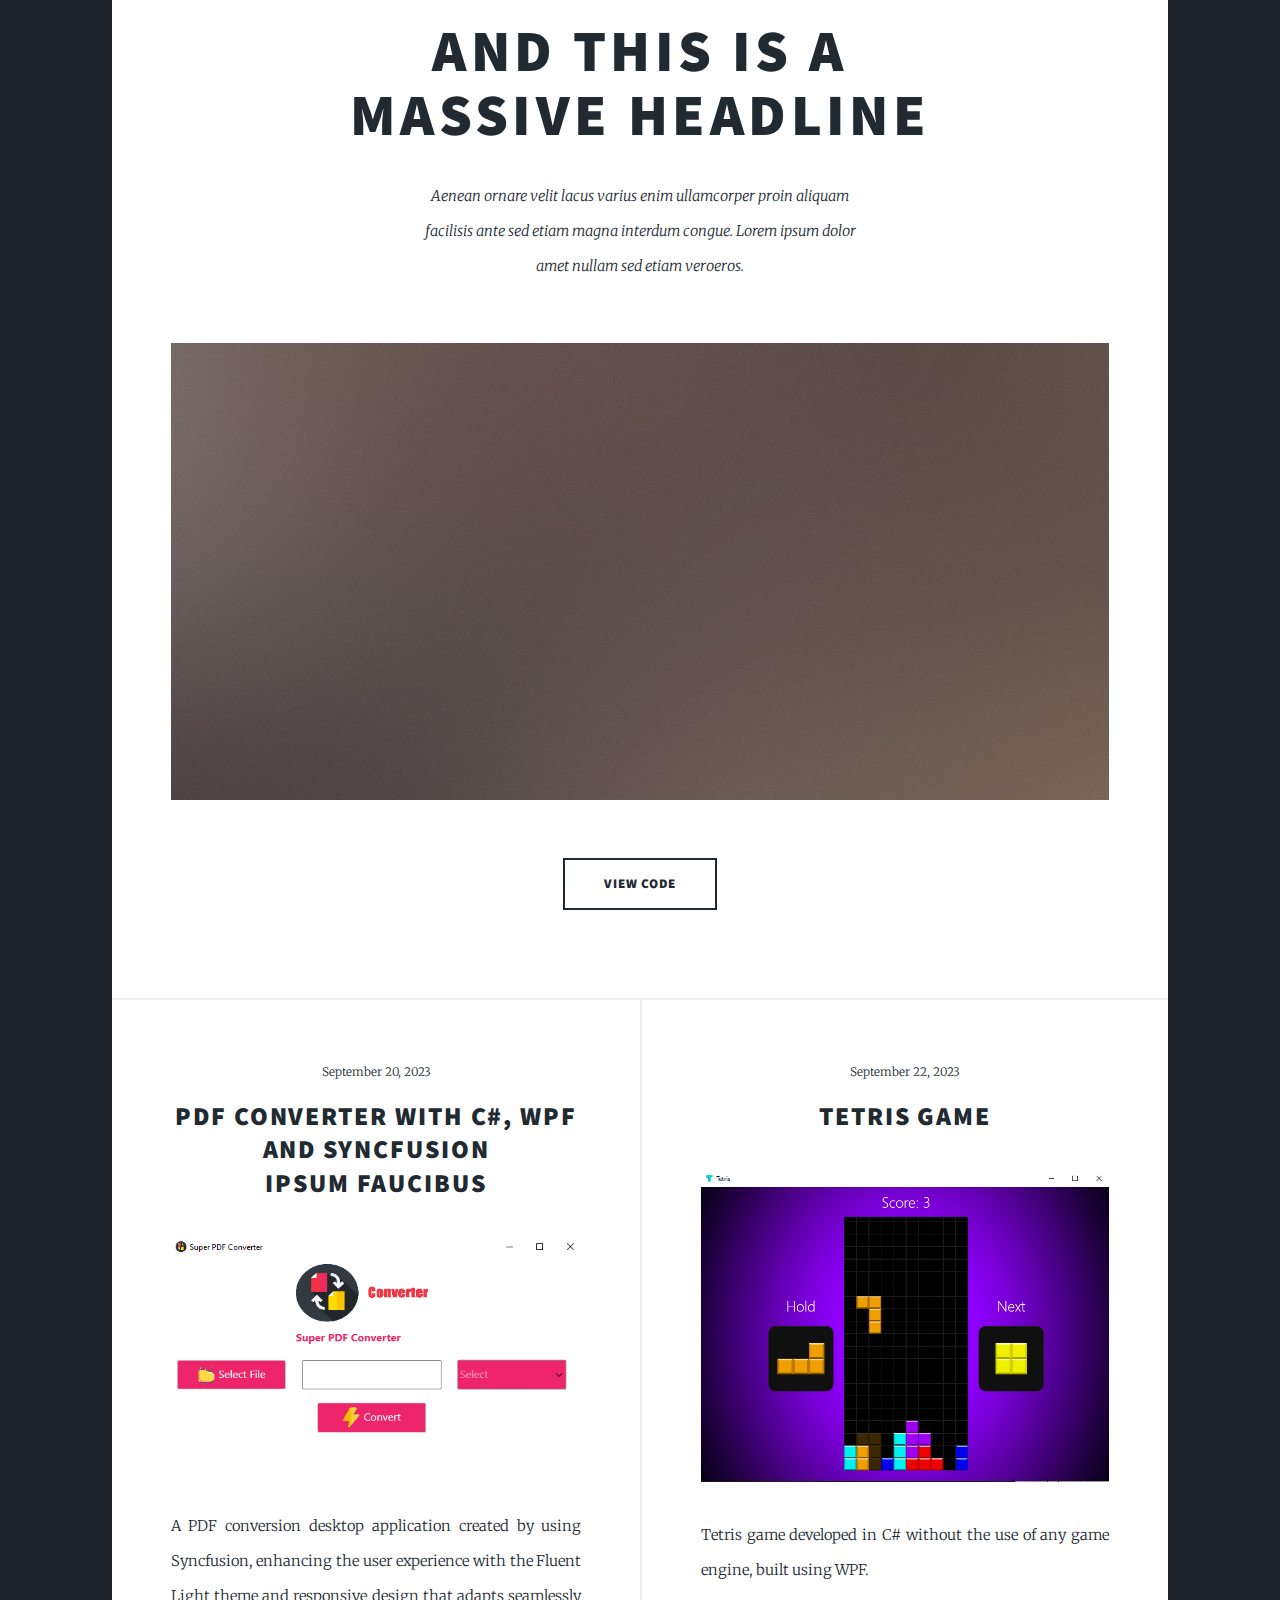
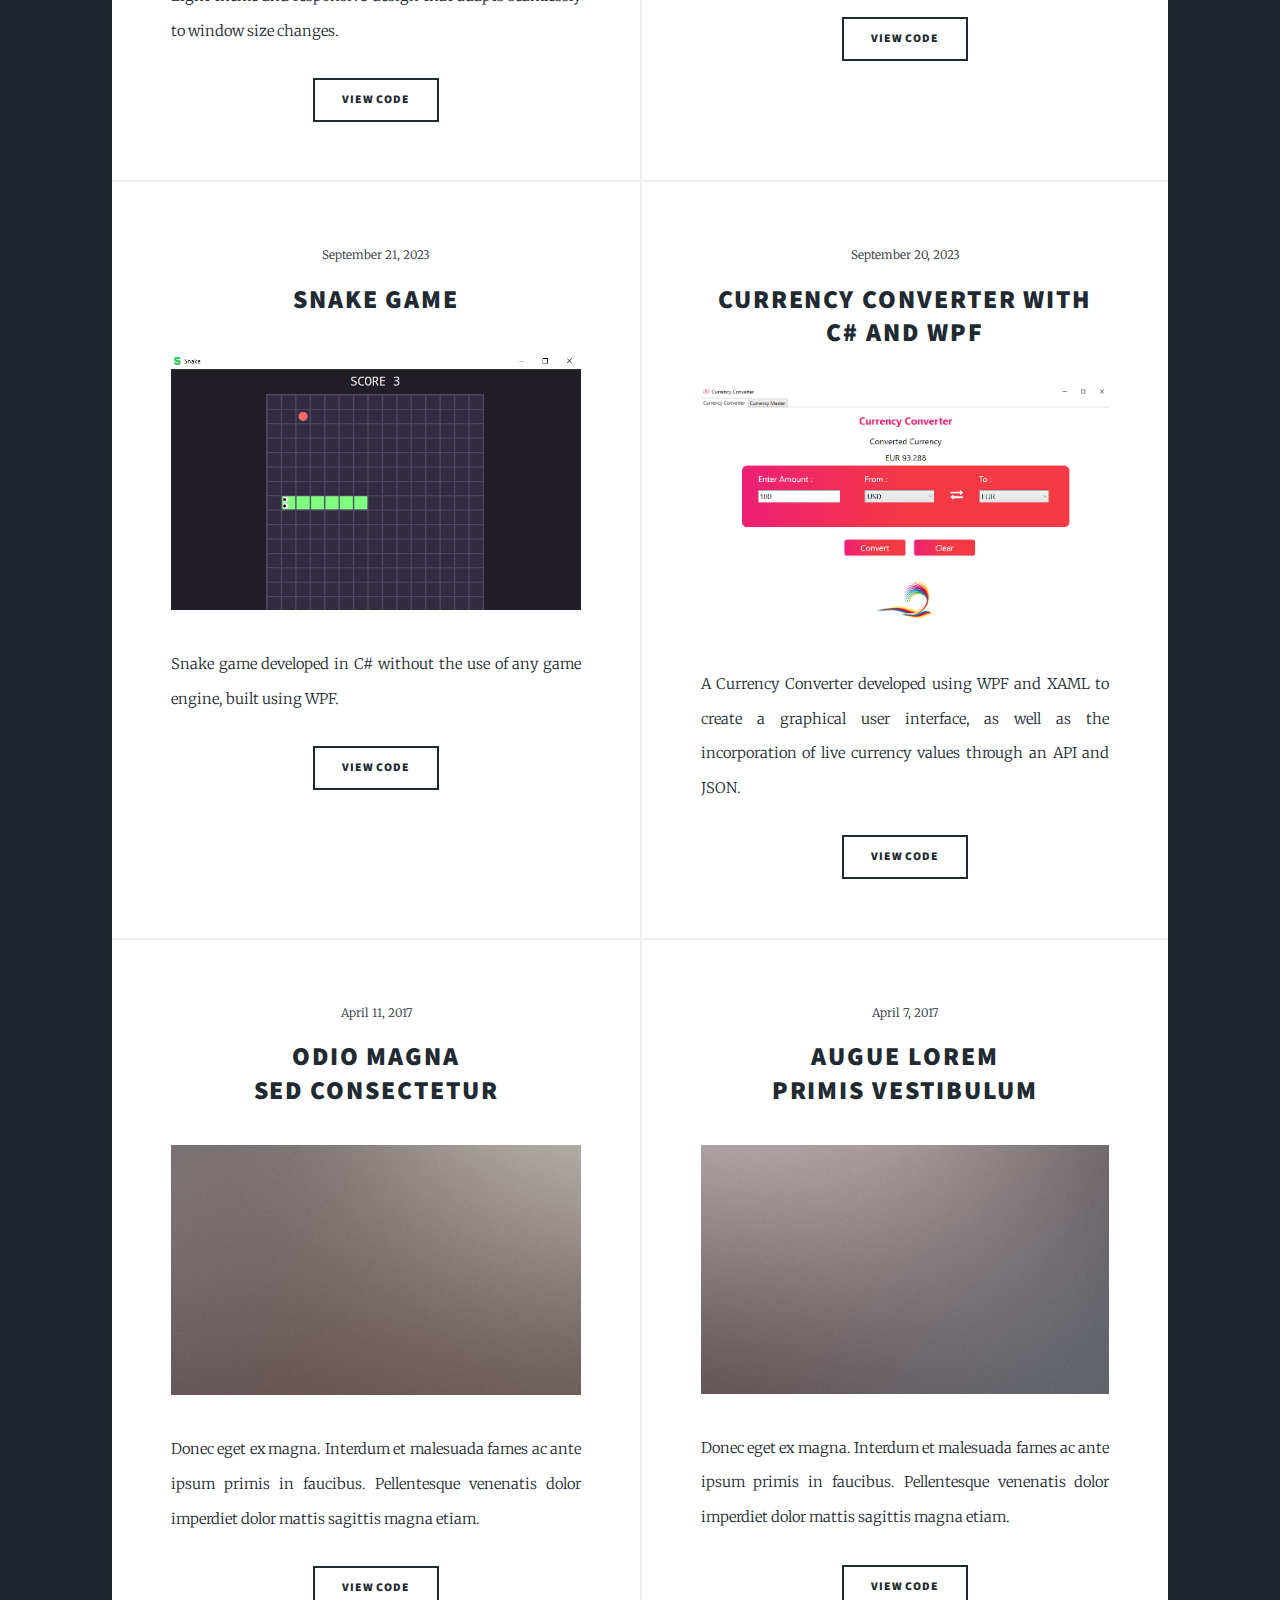
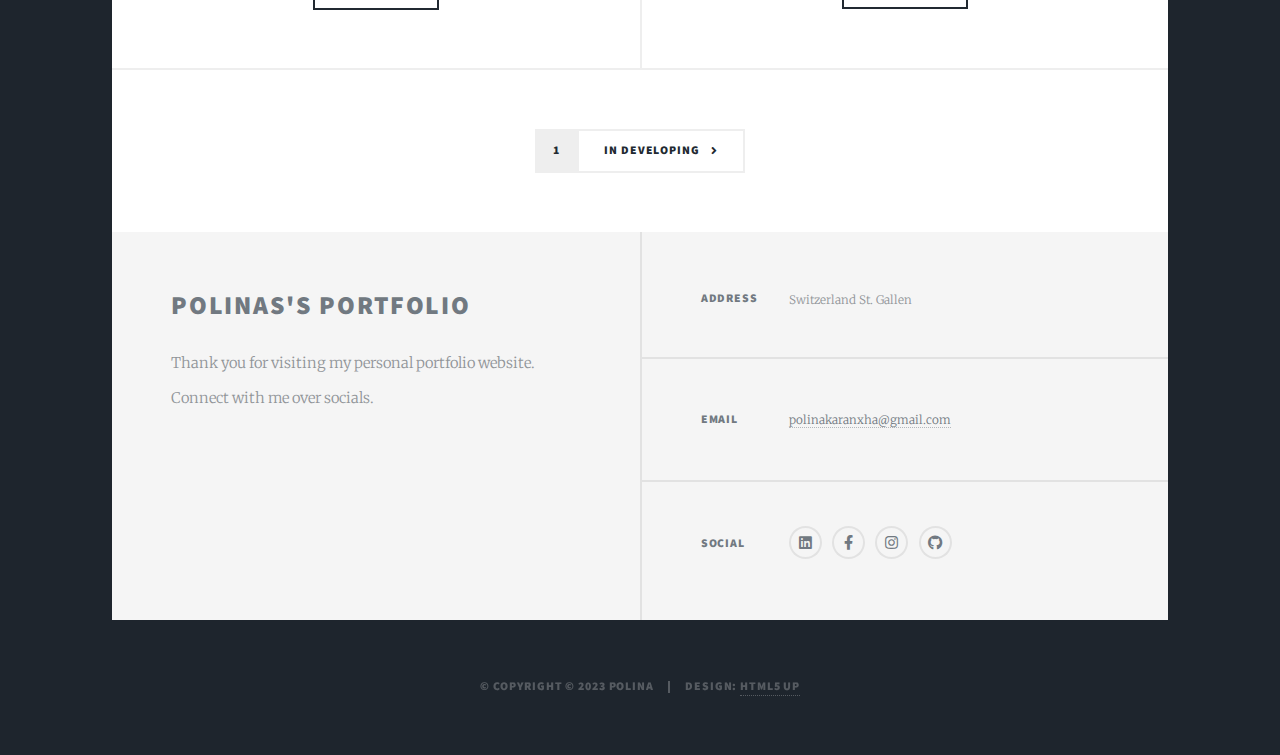
==== commit ba36e76b: "Design of pages:" ====
--- a/index.html
+++ b/index.html
@@ -21,7 +21,7 @@
 					<div id="intro">
 						<h1>Hello,<br />I'm Polina</h1>
 						<p> I'm passionate about software engineering and technology. I believe in the power of code to solve real-world problems and create meaningful experiences. Welcome to my portfolio website, where I share my journey, projects, and skills in the world of software development.</p>
-						<p>My Linkedin <a href="https://www.linkedin.com/in/polina-karanxha-3a9aa4256/">@SolarisCulture</a> </p>
+						
 						<ul class="actions">
 							<li><a href="#header" class="button icon solid solo fa-arrow-down scrolly">Continue</a></li>
 						</ul>
@@ -29,15 +29,15 @@
 
 				<!-- Header -->
 					<header id="header">
-						<a class="logo">My Story</a>
+						<a class="logo">Portfolio</a>
 					</header>
 
 				<!-- Nav -->
 					<nav id="nav">
 						<ul class="links">
 							<li class="active"><a href="index.html">This is my Portfolio</a></li>
-							<li><a href="generic.html">Generic Page</a></li>
-							<li><a href="elements.html">Elements Reference</a></li>
+							<li><a href="generic.html">My Learning Journal</a></li>
+							<li><a href="elements.html">My Blog</a></li>
 						</ul>
 						<ul class="icons">
 							<li><a href="https://www.linkedin.com/in/polina-karanxha-3a9aa4256/" class="icon brands fa-linkedin"><span class="label">Linkedin</span></a></li>
@@ -52,7 +52,7 @@
 
 						<!-- About Me -->
 							<article class="post featured">
-								<header class="major">
+								<header class="">
 									<h2><a>About Me</a></h2>
 
 									<img class="my_photo" src="images/me.jpg" alt="my profile photo"/>
--- a/assets/css/main.css
+++ b/assets/css/main.css
@@ -119,6 +119,7 @@
 .my_photo {
 	float: left;
     margin: 20px;
+	margin-right: 30px;
 	width: 40%;
 }
 
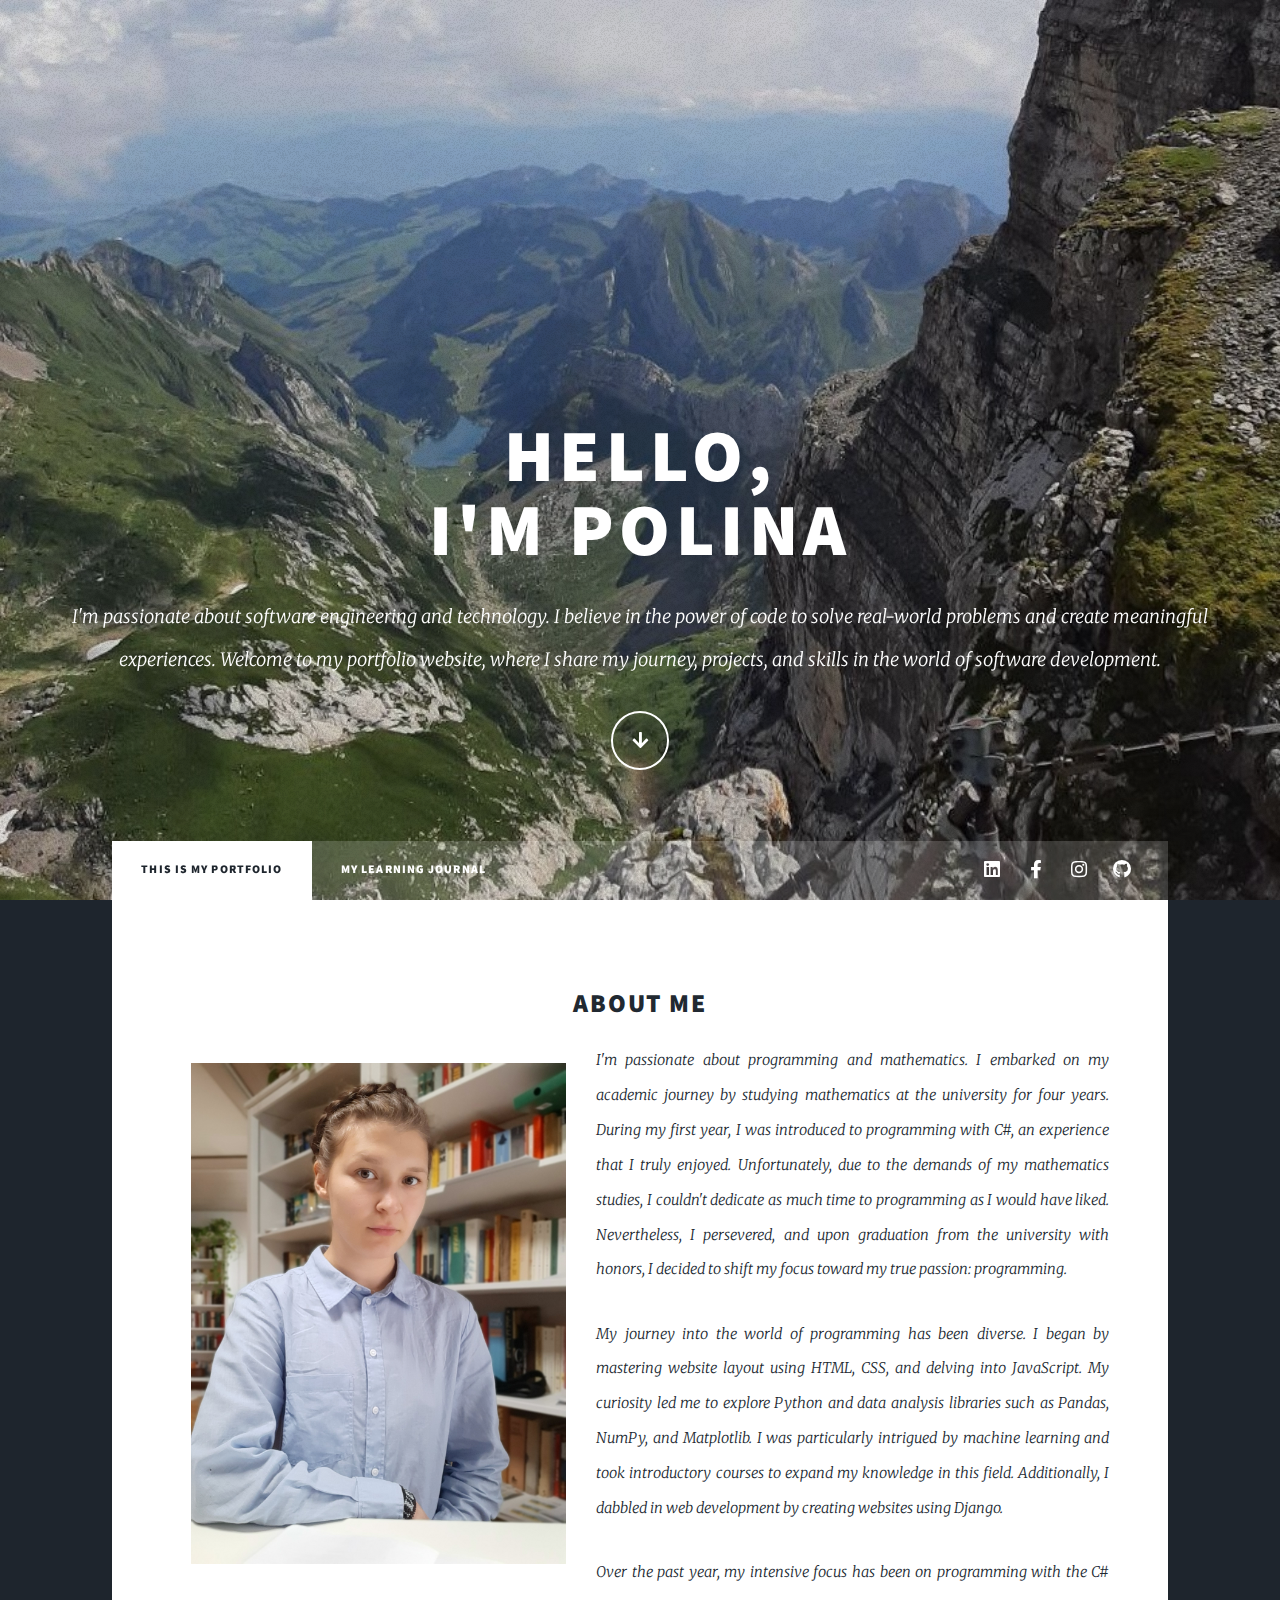
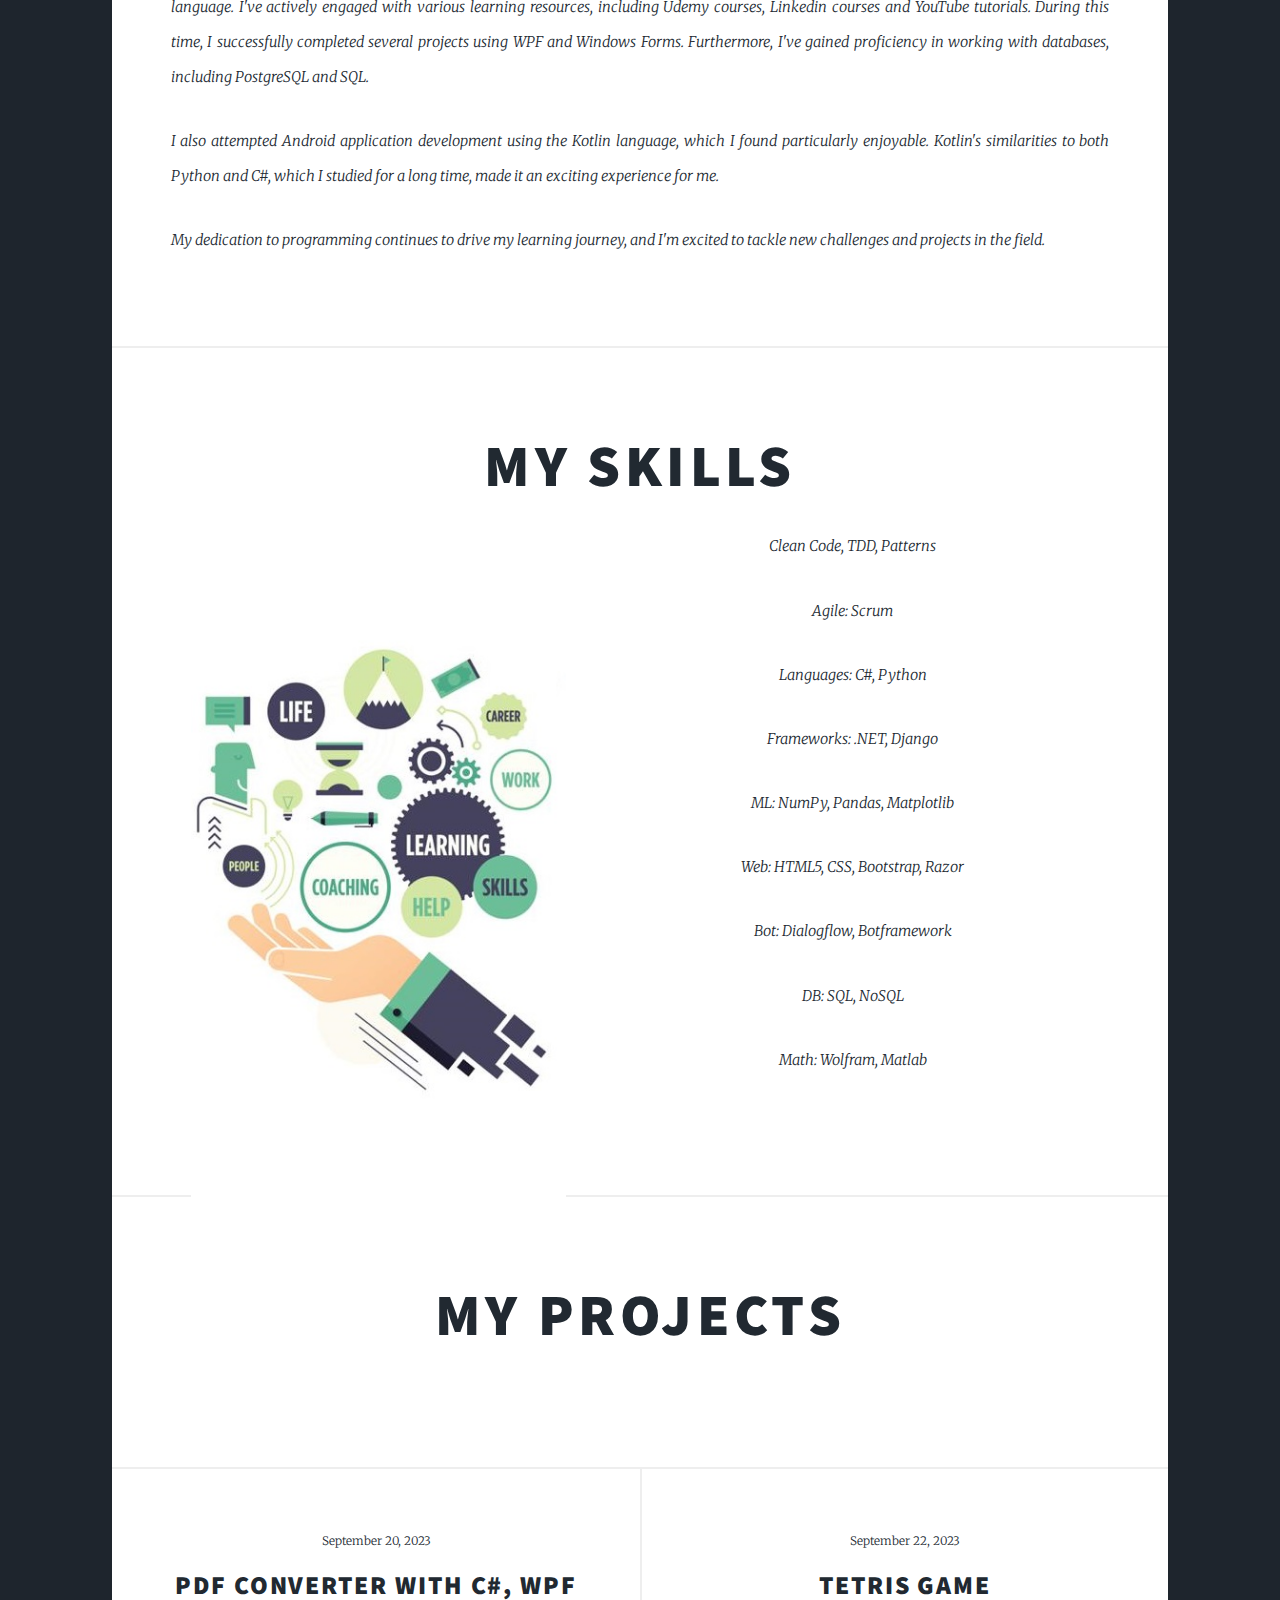
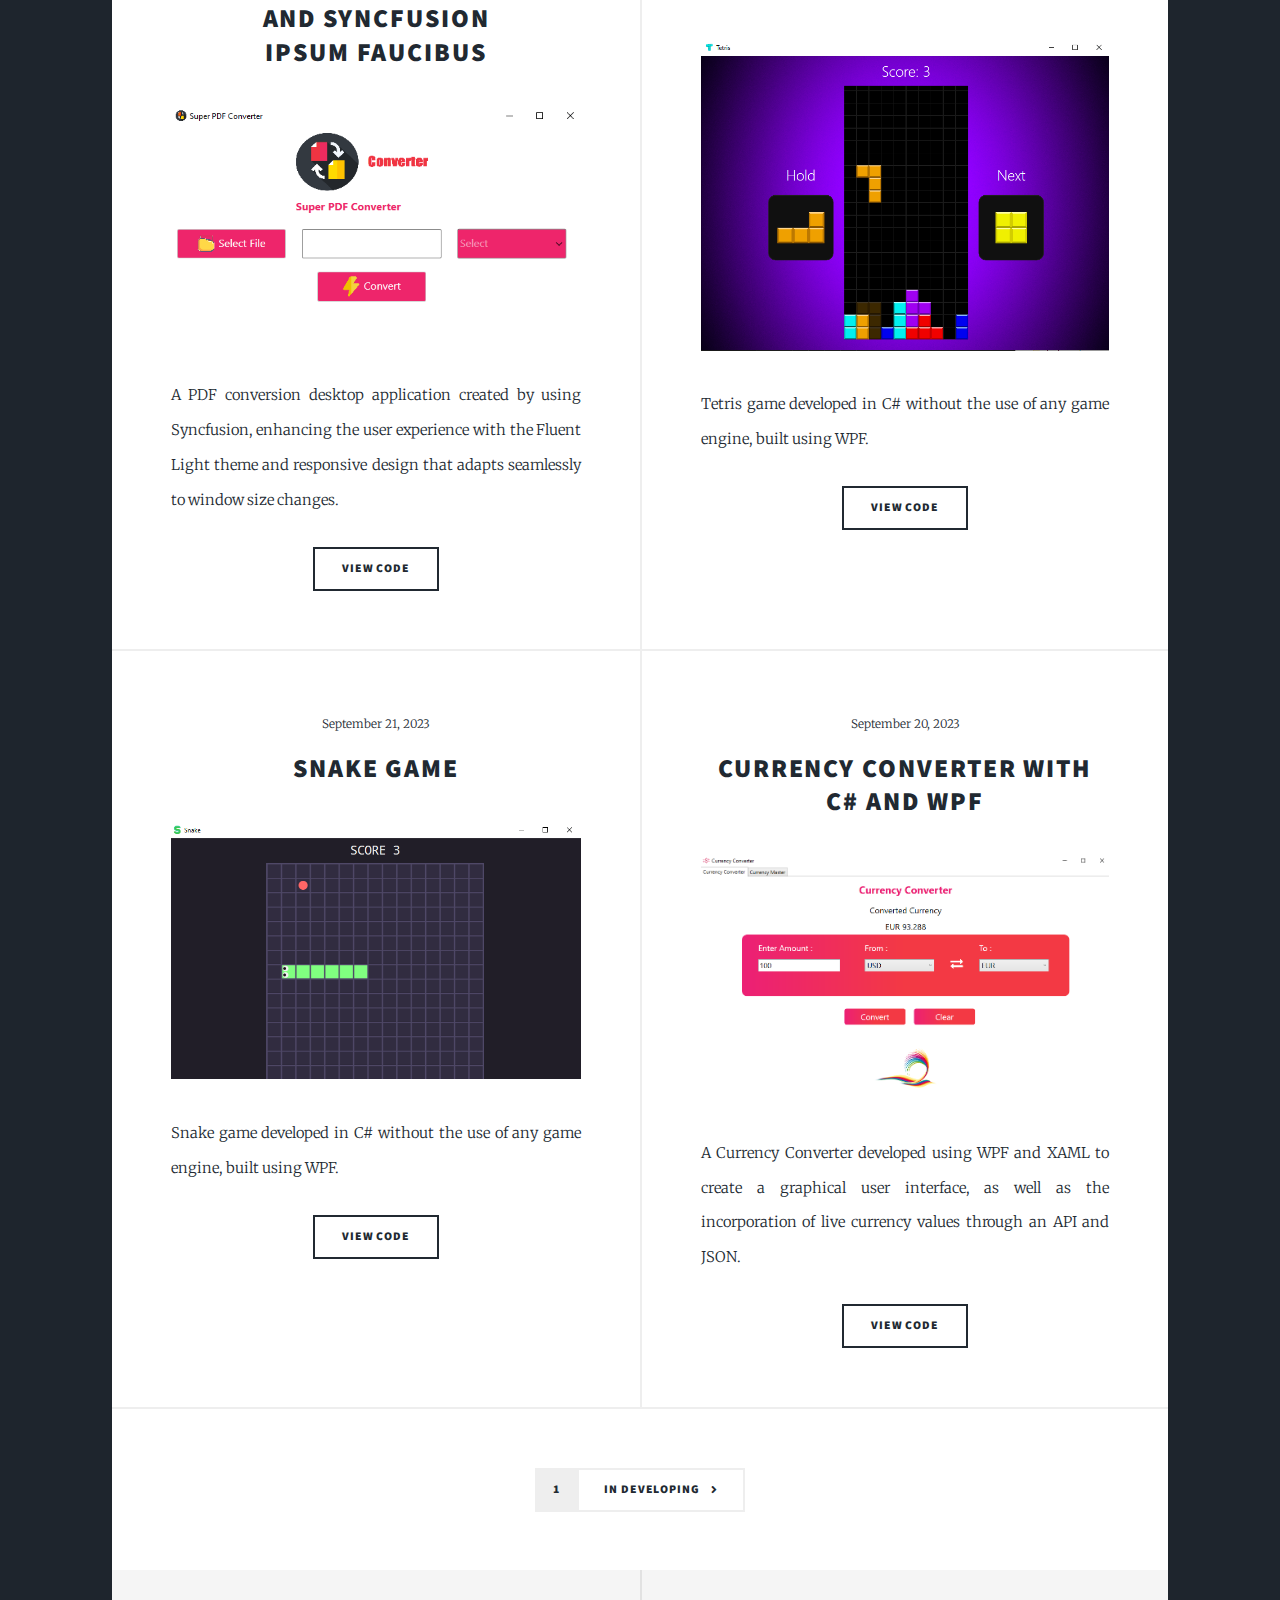
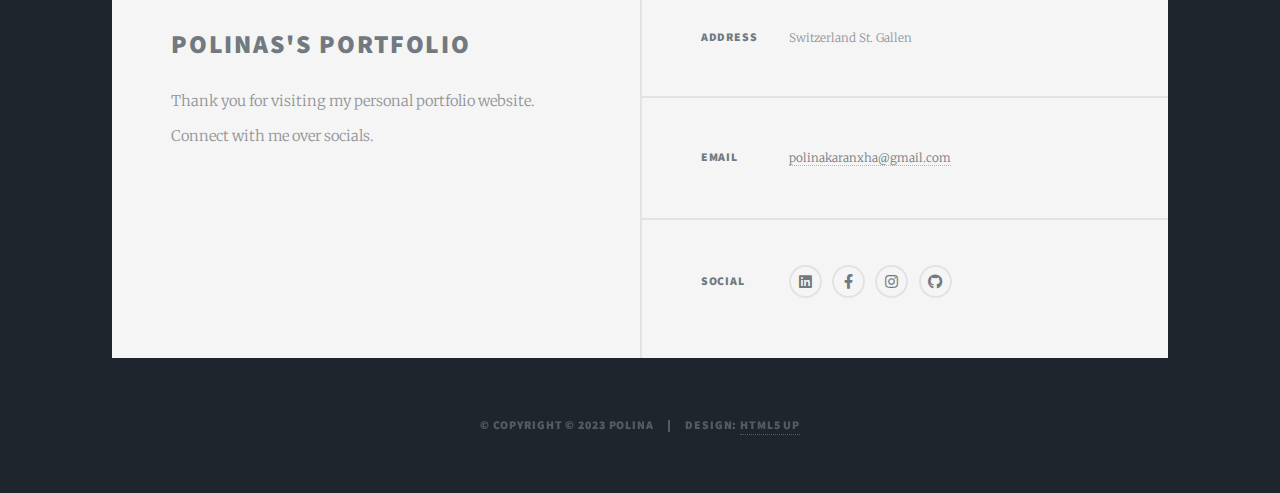
==== commit 3cc6993e: "Commented not finished parts" ====
--- a/index.html
+++ b/index.html
@@ -37,7 +37,7 @@
 						<ul class="links">
 							<li class="active"><a href="index.html">This is my Portfolio</a></li>
 							<li><a href="generic.html">My Learning Journal</a></li>
-							<li><a href="elements.html">My Blog</a></li>
+							<!--<li><a href="elements.html">My Blog</a></li>-->
 						</ul>
 						<ul class="icons">
 							<li><a href="https://www.linkedin.com/in/polina-karanxha-3a9aa4256/" class="icon brands fa-linkedin"><span class="label">Linkedin</span></a></li>
@@ -96,7 +96,7 @@
 
 
 						<!-- Featured Post -->
-							<article class="post featured">
+							<!--<article class="post featured">
 								<header class="major">
 									<span class="date">April 25, 2017</span>
 									<h2><a>And this is a<br />massive headline</a></h2>
@@ -108,7 +108,7 @@
 								<ul class="actions special">
 									<li><a href="#" class="button large">View Code</a></li>
 								</ul>
-							</article>
+							</article>-->
 
 						<!-- Posts -->
 							<section class="posts">
@@ -160,7 +160,7 @@
 									</ul>
 								</article>
 								<!---->
-								<article>
+								<!--<article>
 									<header>
 										<span class="date">April 11, 2017</span>
 										<h2><a>Odio magna<br />
@@ -171,9 +171,9 @@
 									<ul class="actions special">
 										<li><a href="#" class="button">View Code</a></li>
 									</ul>
-								</article>
+								</article>-->
 								<!---->
-								<article>
+								<!--<article>
 									<header>
 										<span class="date">April 7, 2017</span>
 										<h2><a>Augue lorem<br />
@@ -184,7 +184,7 @@
 									<ul class="actions special">
 										<li><a href="#" class="button">View Code</a></li>
 									</ul>
-								</article>
+								</article>-->
 							</section>
 
 						<!-- Footer-->
--- a/assets/css/main.css
+++ b/assets/css/main.css
@@ -122,6 +122,8 @@
 	margin-right: 30px;
 	width: 40%;
 }
+
+
 
 /* Type */
 
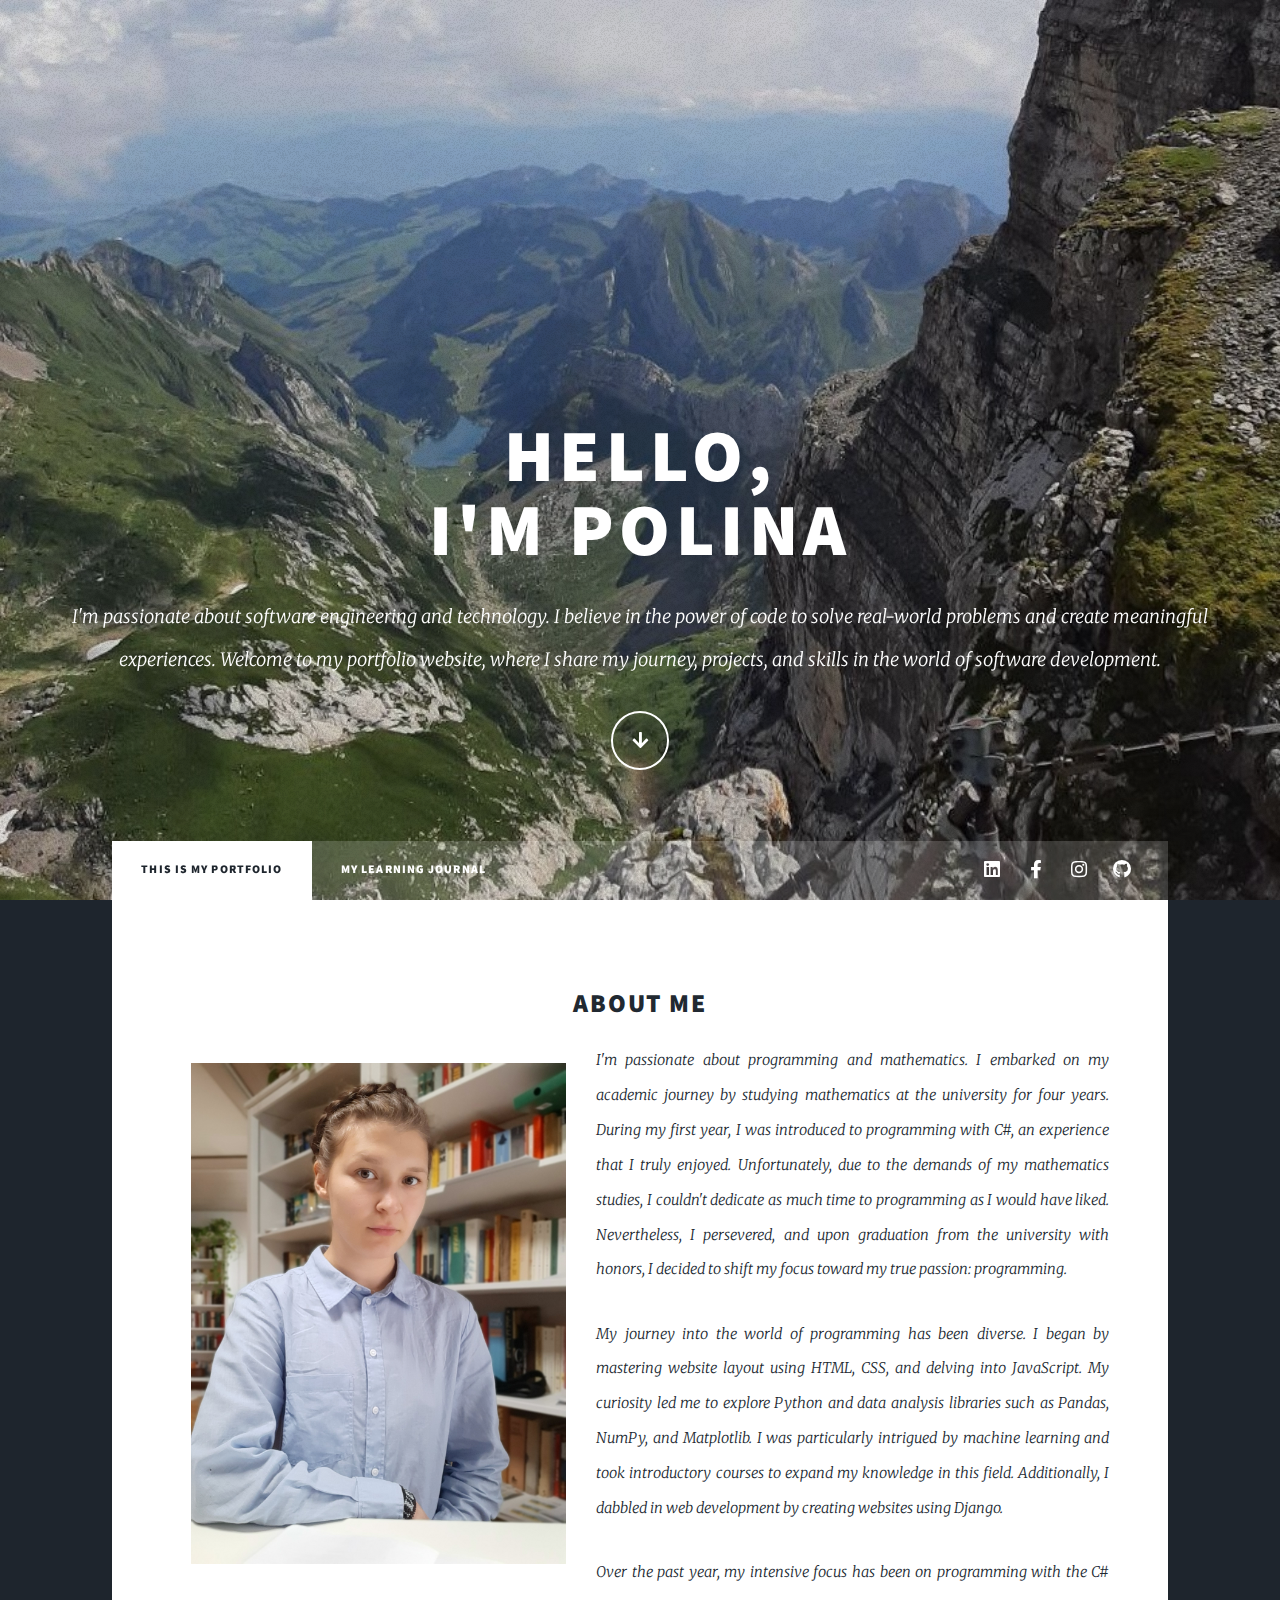
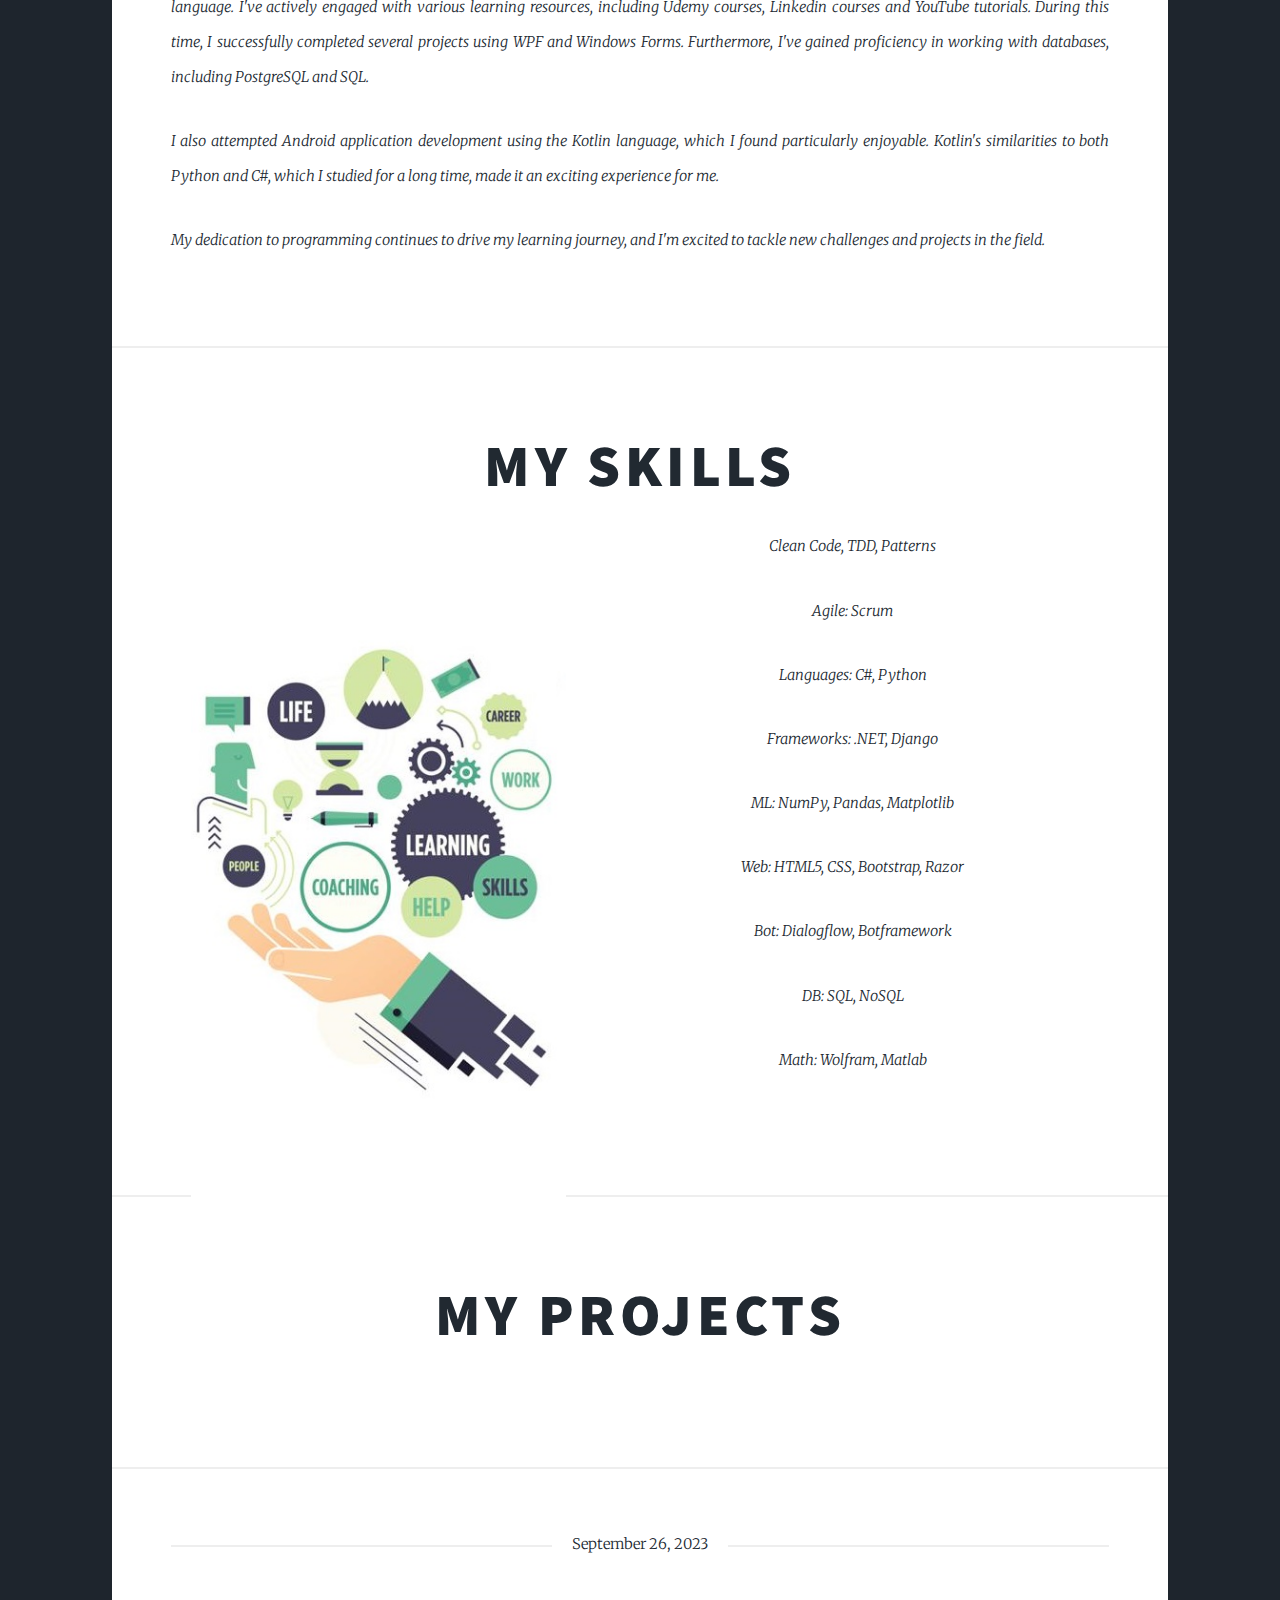
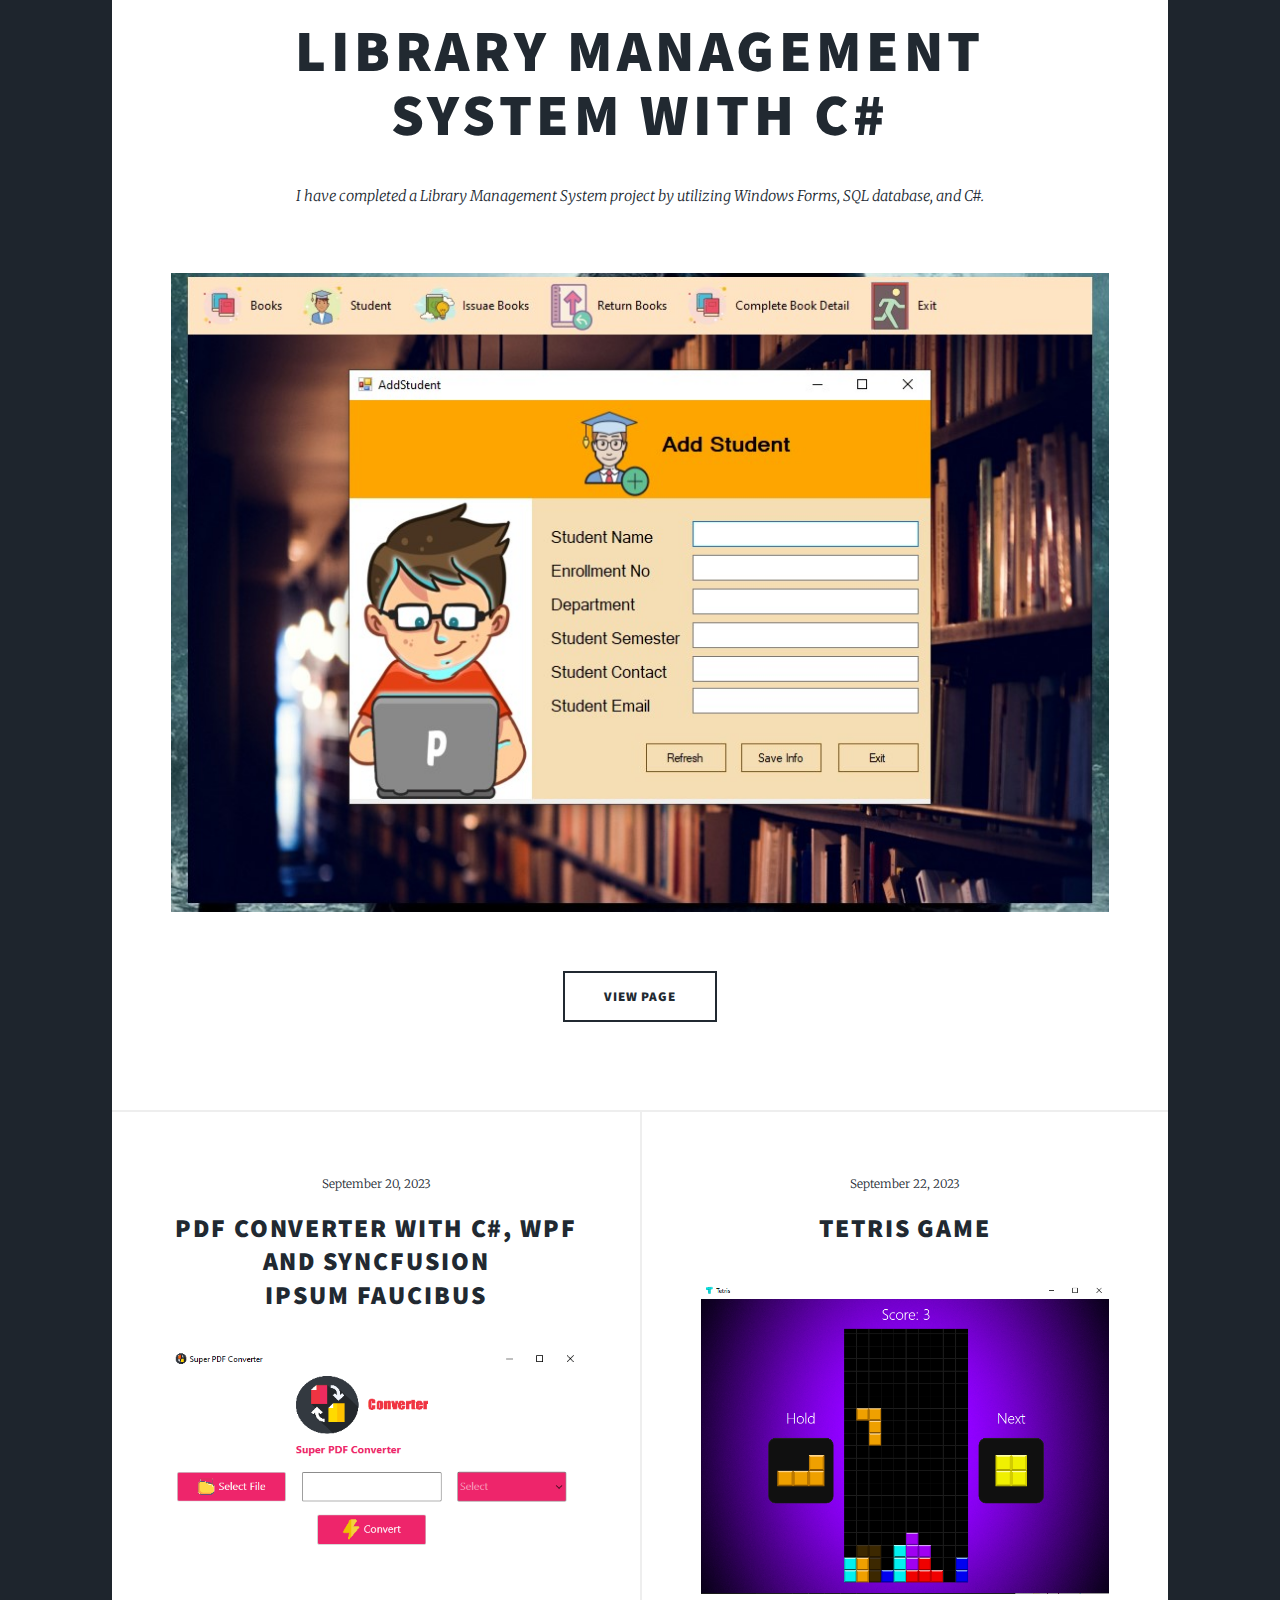
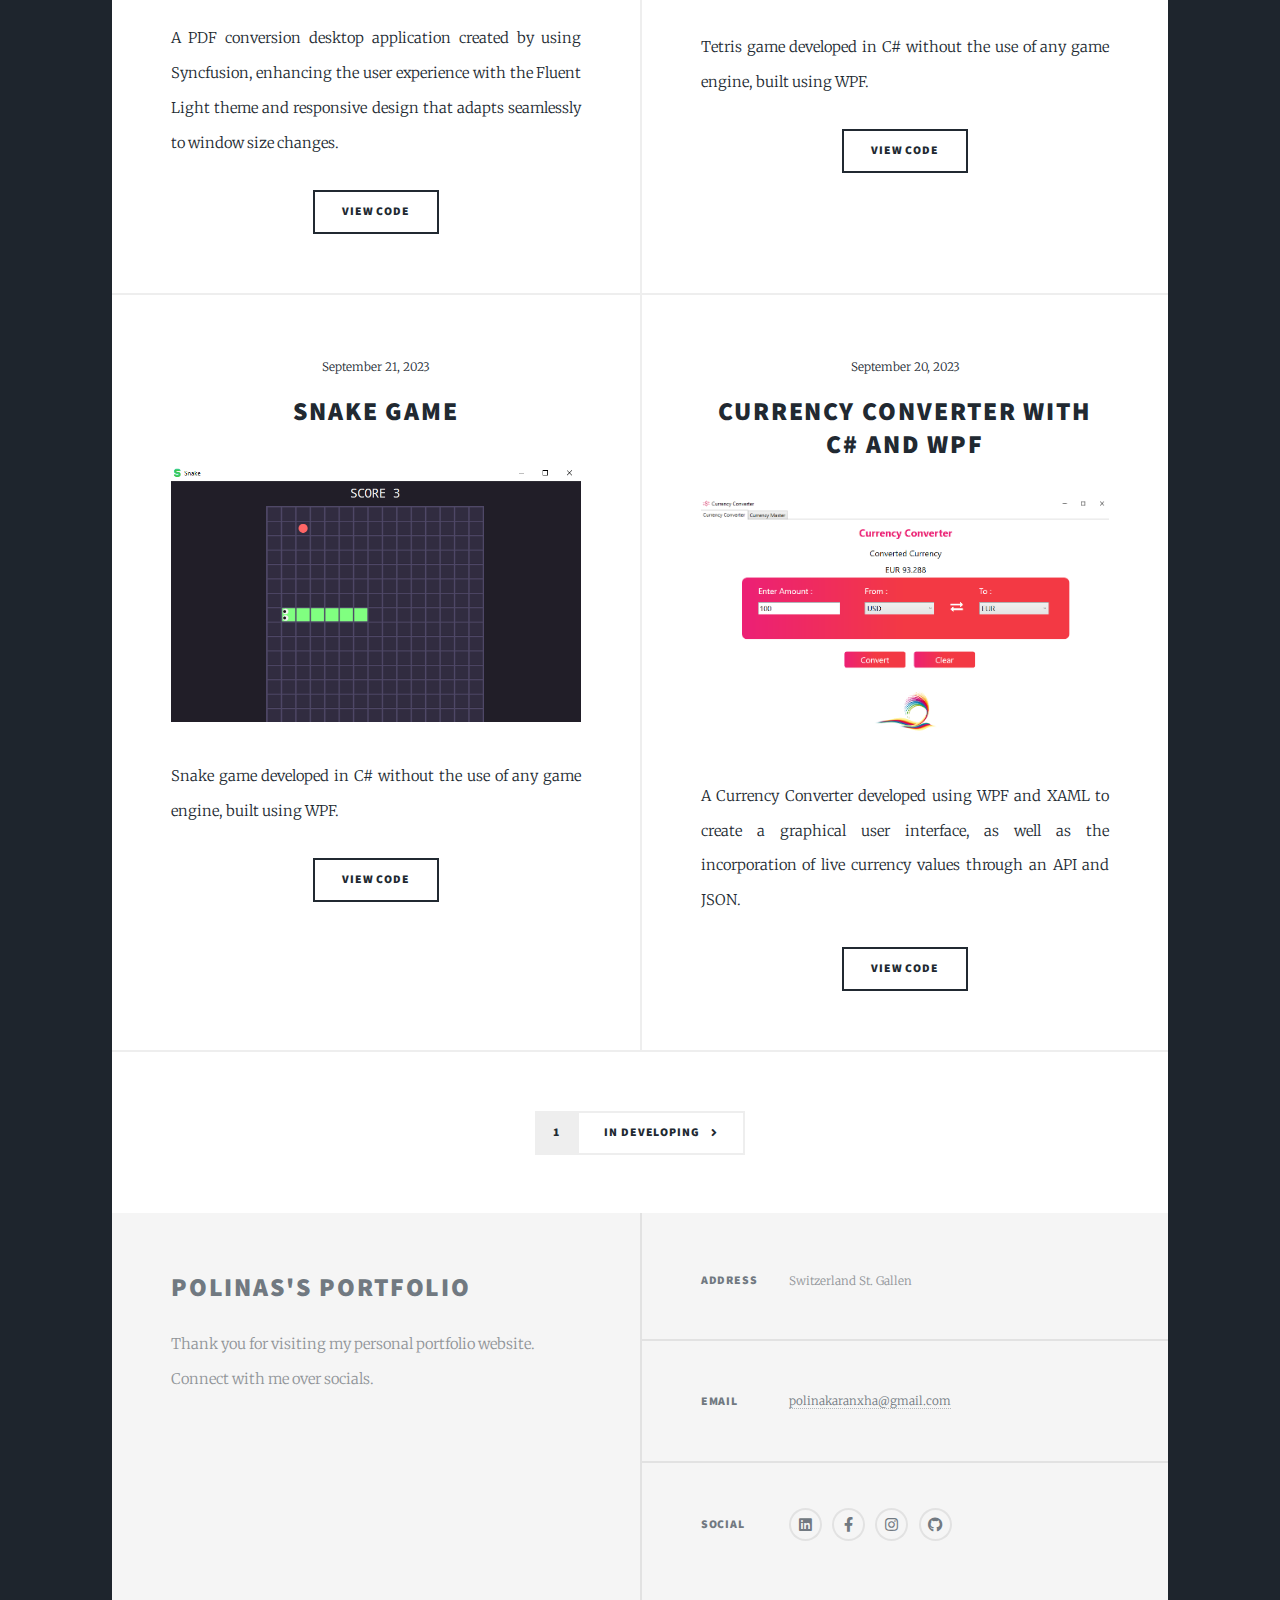
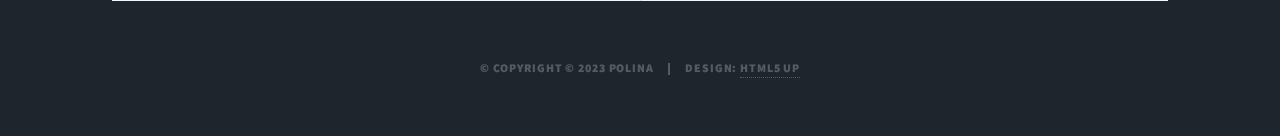
==== commit 4a5740b7: "Added new project in portfolio page with source code" ====
--- a/index.html
+++ b/index.html
@@ -96,19 +96,17 @@
 
 
 						<!-- Featured Post -->
-							<!--<article class="post featured">
+							<article class="post featured">
 								<header class="major">
-									<span class="date">April 25, 2017</span>
-									<h2><a>And this is a<br />massive headline</a></h2>
-									<p>Aenean ornare velit lacus varius enim ullamcorper proin aliquam<br />
-									facilisis ante sed etiam magna interdum congue. Lorem ipsum dolor<br />
-									amet nullam sed etiam veroeros.</p>
+									<span class="date">September 26, 2023</span>
+									<h2><a>Library Management System with C#</a></h2>
+									<p>I have completed a Library Management System project by utilizing Windows Forms, SQL database, and C#.</p>
 								</header>
-								<a class="image main"><img src="images/pic01.jpg" alt="" /></a>
+								<a class="image main"><img src="images/library_managment_system/add_student.jpg" alt="" /></a>
 								<ul class="actions special">
-									<li><a href="#" class="button large">View Code</a></li>
+									<li><a href="pages/library_managment_system.html" class="button large">View Page</a></li>
 								</ul>
-							</article>-->
+							</article>
 
 						<!-- Posts -->
 							<section class="posts">
--- a/assets/css/main.css
+++ b/assets/css/main.css
@@ -123,7 +123,10 @@
 	width: 40%;
 }
 
-
+.small_pic{
+	margin: auto;
+	width: 60%;
+}
 
 /* Type */
 
